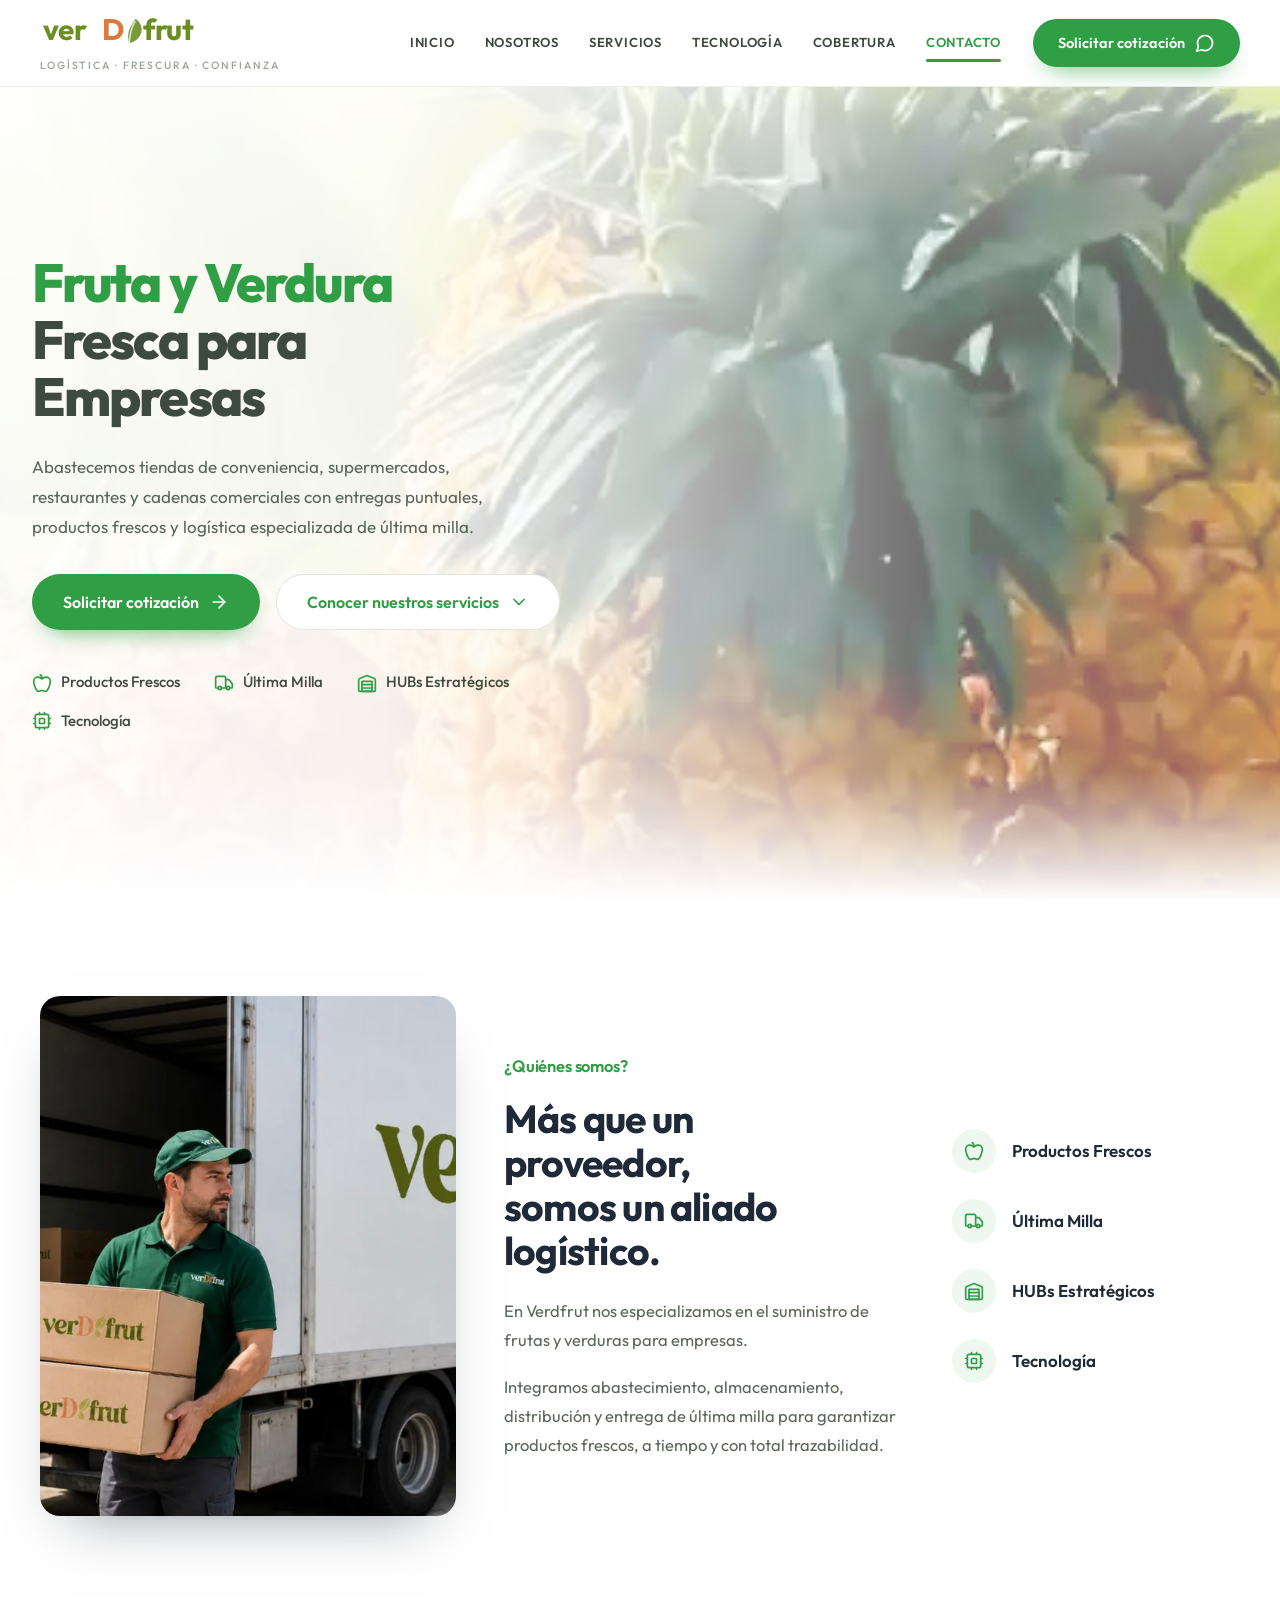
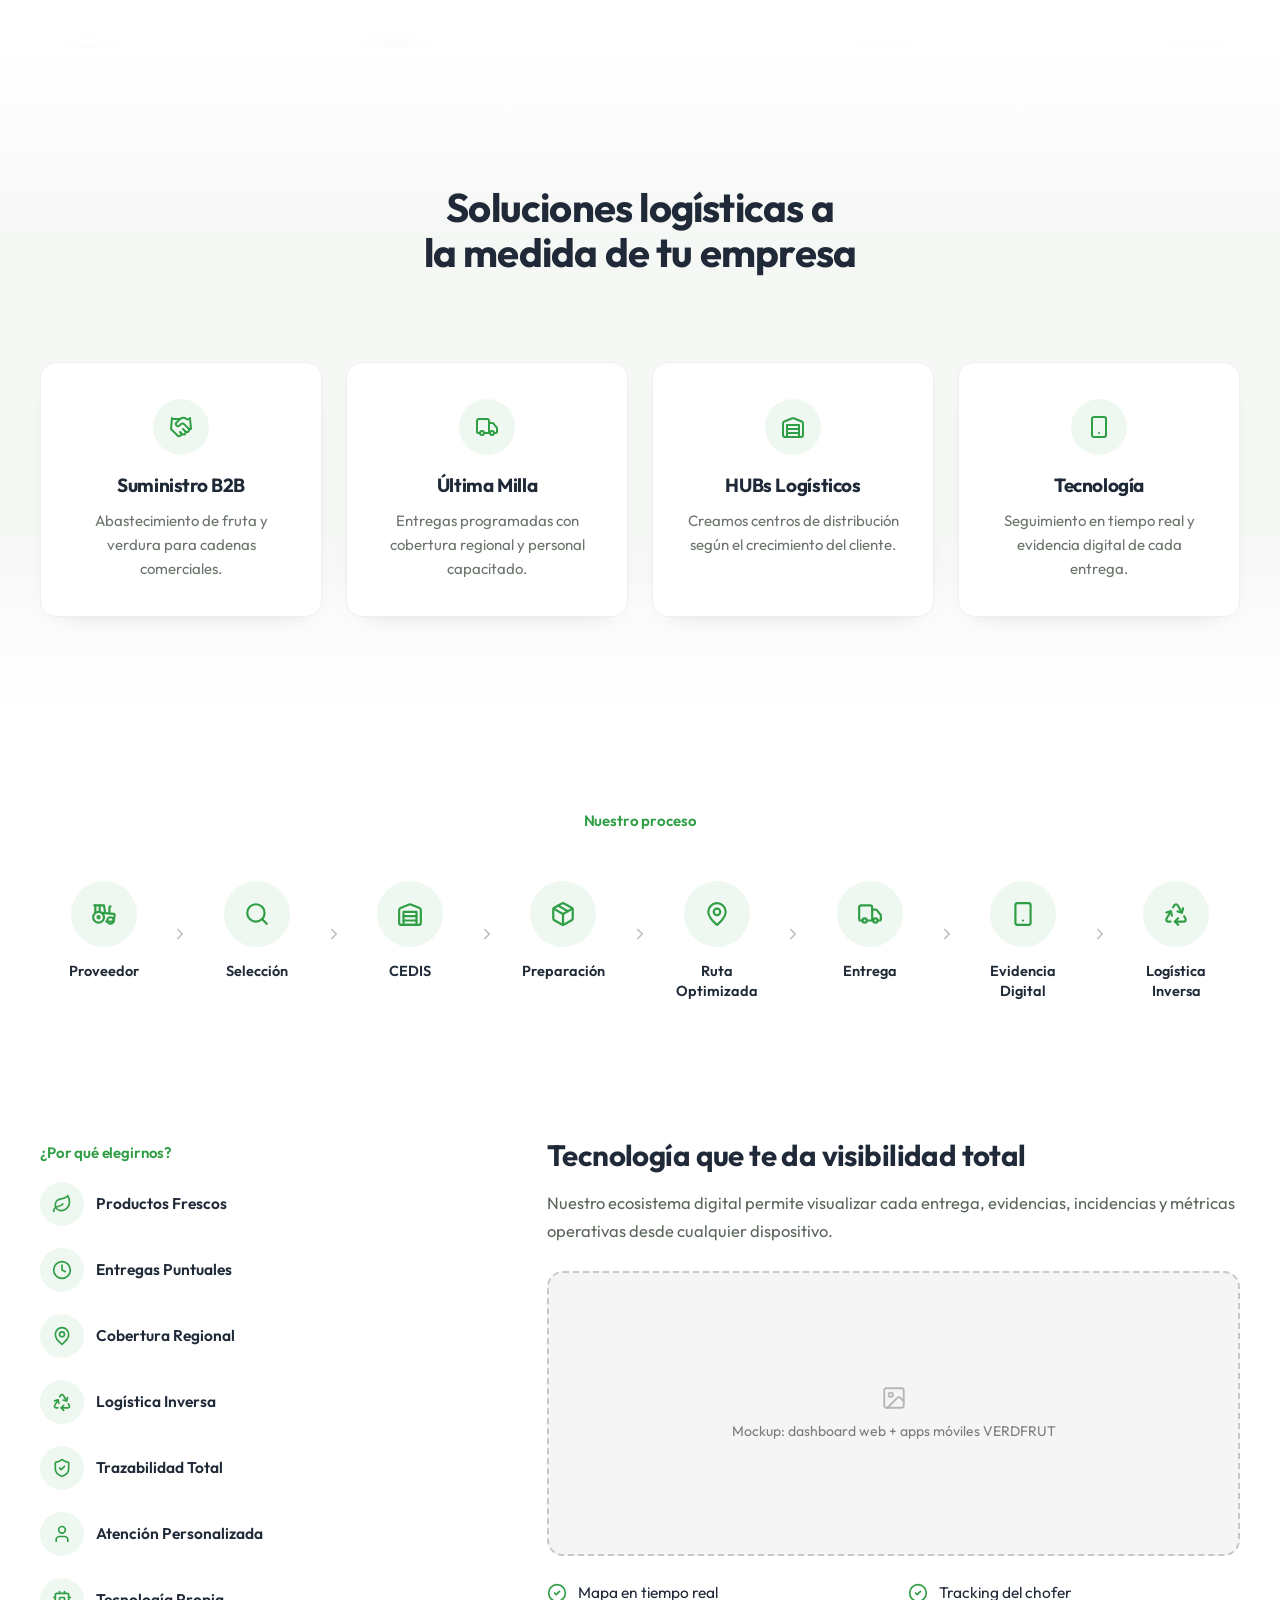
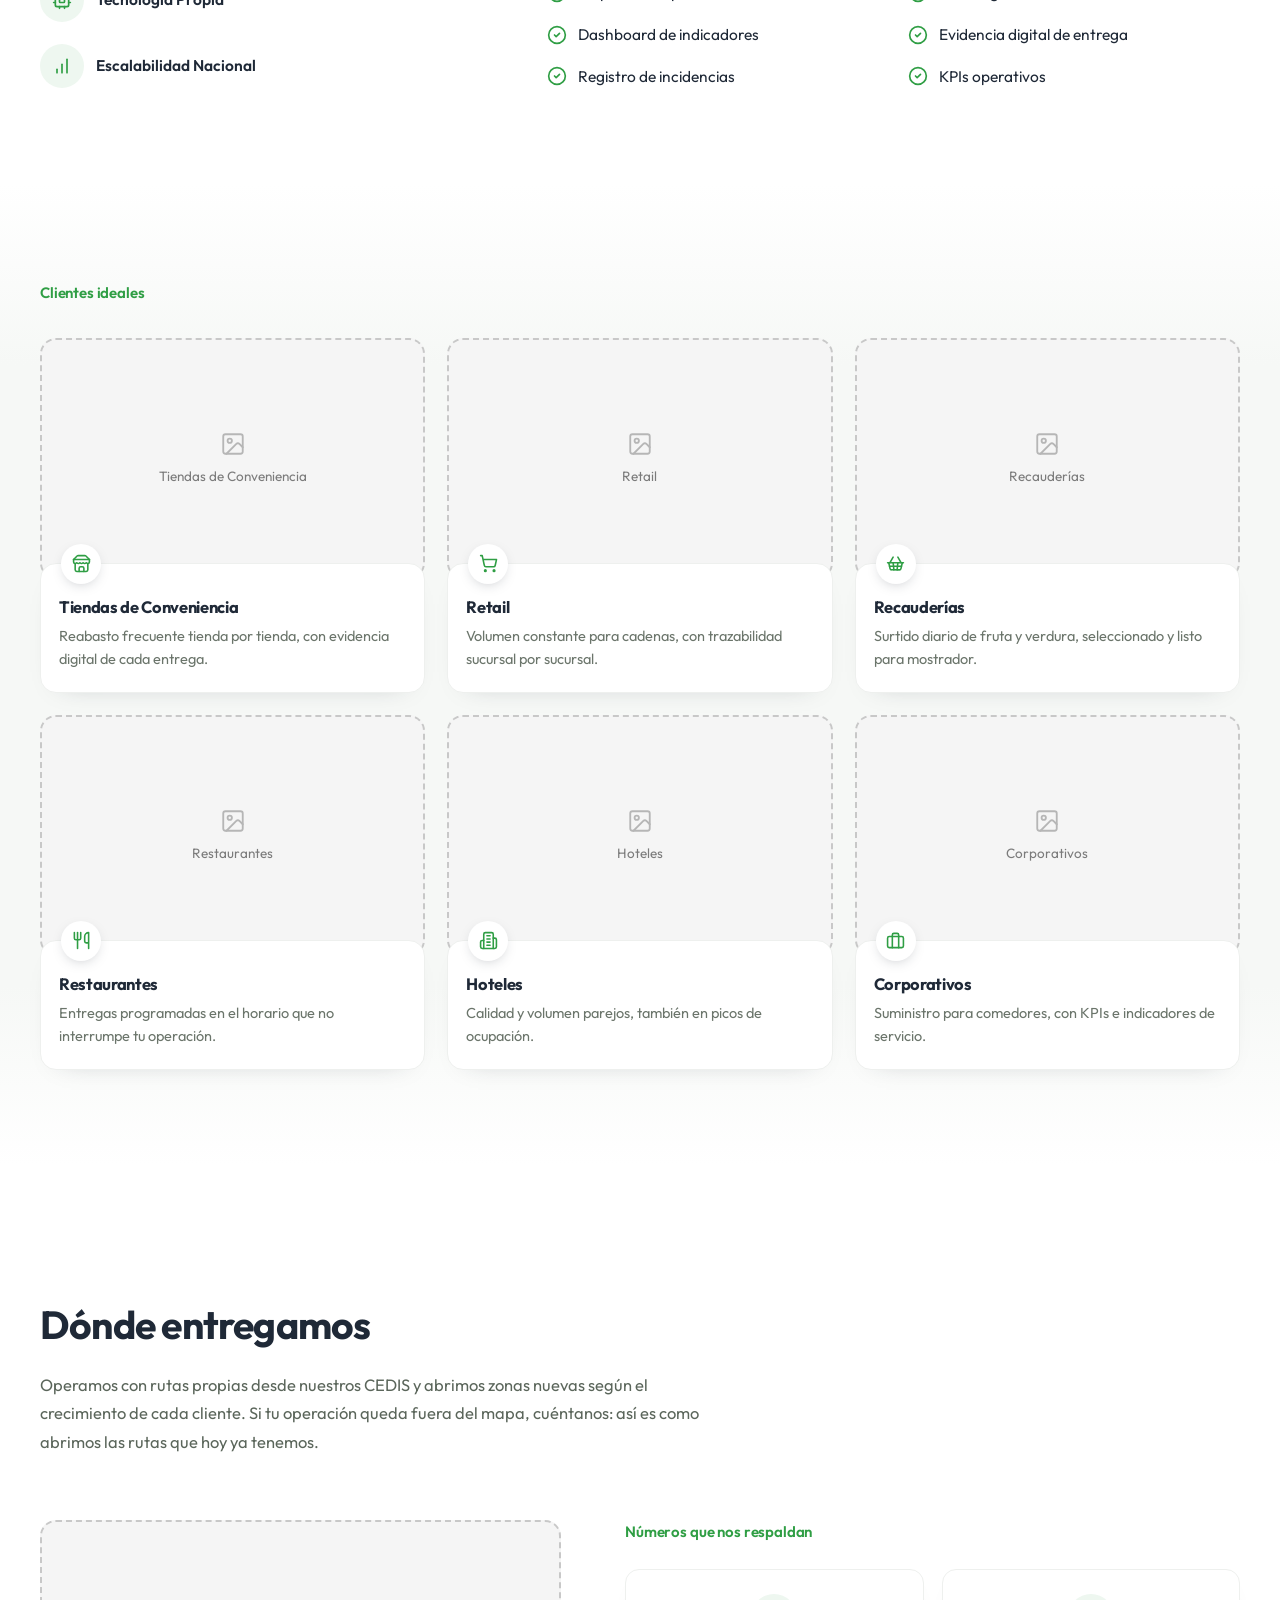
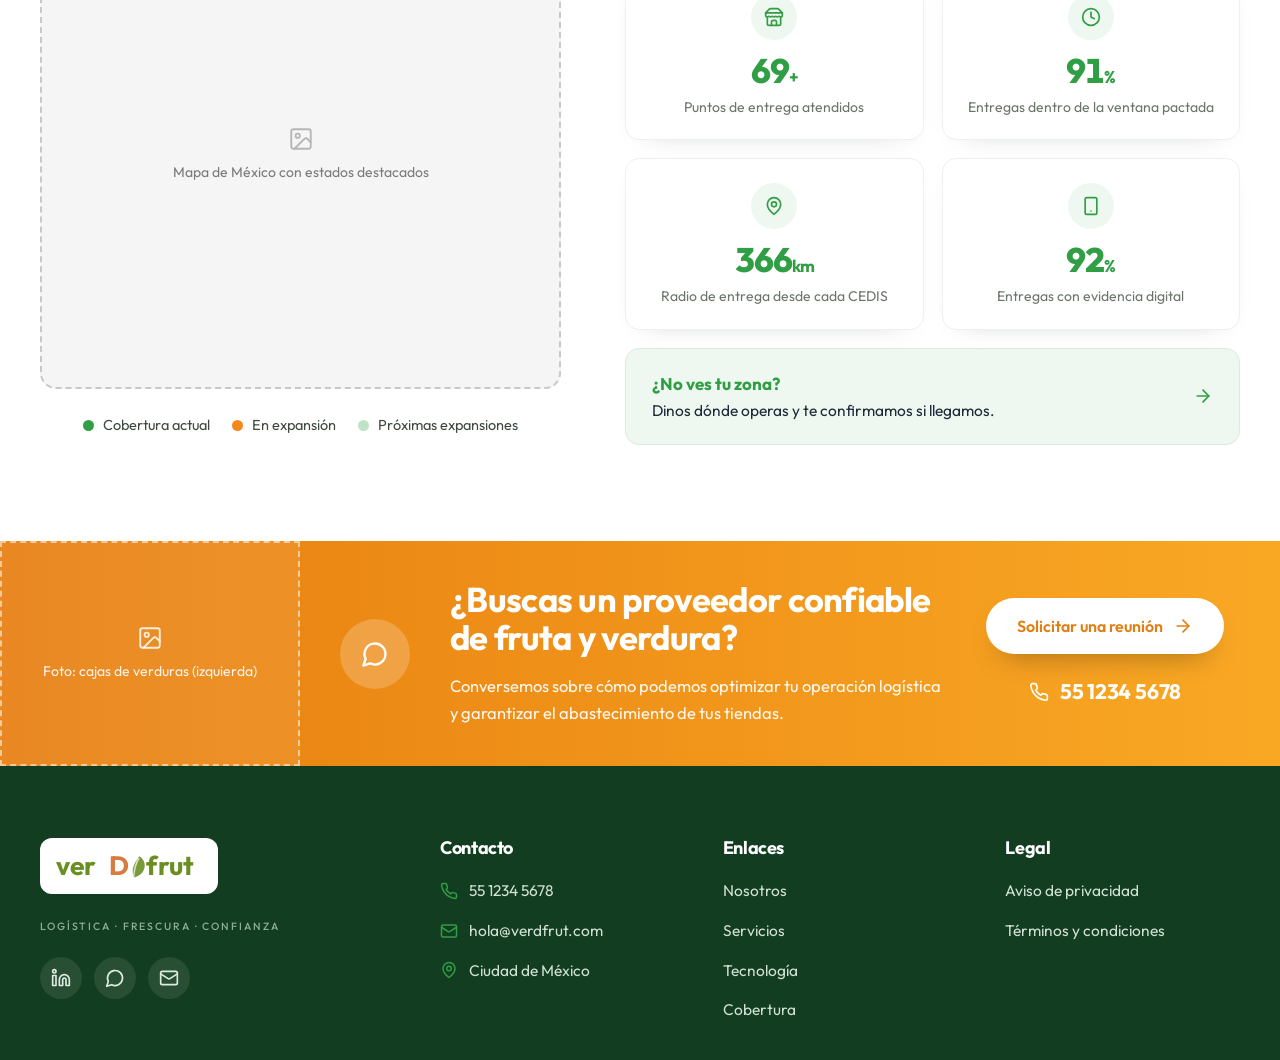
==== index.html @ 03b05e19 "Sitio VERDFRUT: réplica del diseño + hero en video y frutas animadas Réplica del diseño a partir de " ====
<!DOCTYPE html>
<html lang="es">
<head>
<meta charset="utf-8">
<meta name="viewport" content="width=device-width, initial-scale=1">
<title>VERDFRUT — Fruta y verdura fresca para empresas</title>
<meta name="description" content="Abastecemos tiendas de conveniencia, supermercados, restaurantes y cadenas comerciales con entregas puntuales, productos frescos y logística especializada de última milla.">
<link rel="preconnect" href="https://fonts.googleapis.com">
<link rel="preconnect" href="https://fonts.gstatic.com" crossorigin>
<link href="https://fonts.googleapis.com/css2?family=Outfit:wght@300;400;500;600;700;800&display=swap" rel="stylesheet">
<link rel="stylesheet" href="styles.css">
<script>document.documentElement.classList.add('js')</script>
</head>
<body>

<a class="skip-link" href="#nosotros">Saltar al contenido</a>

<!-- ═══════════════ SPRITE DE ICONOS (lucide) ═══════════════ -->
<svg width="0" height="0" style="position:absolute" aria-hidden="true">
  <defs>
    <g id="i-apple"><path d="M12 20.94c1.5 0 2.75 1.06 4 1.06 3 0 6-8 6-12.22A4.91 4.91 0 0 0 17 5c-2.22 0-4 1.44-5 2-1-.56-2.78-2-5-2a4.9 4.9 0 0 0-5 4.78C2 13.94 5 22 8 22c1.25 0 2.5-1.06 4-1.06Z"/><path d="M10 2c1 .5 2 2 2 5"/></g>
    <g id="i-truck"><path d="M14 18V6a2 2 0 0 0-2-2H4a2 2 0 0 0-2 2v11a1 1 0 0 0 1 1h2"/><path d="M15 18H9"/><path d="M19 18h2a1 1 0 0 0 1-1v-3.65a1 1 0 0 0-.22-.62l-3.48-4.35A1 1 0 0 0 17.52 8H14"/><circle cx="17" cy="18" r="2"/><circle cx="7" cy="18" r="2"/></g>
    <g id="i-warehouse"><path d="M22 8.35V20a2 2 0 0 1-2 2H4a2 2 0 0 1-2-2V8.35A2 2 0 0 1 3.26 6.5l8-3.2a2 2 0 0 1 1.48 0l8 3.2A2 2 0 0 1 22 8.35Z"/><path d="M6 18h12"/><path d="M6 14h12"/><rect width="12" height="12" x="6" y="10"/></g>
    <g id="i-cpu"><rect width="16" height="16" x="4" y="4" rx="2"/><rect width="6" height="6" x="9" y="9" rx="1"/><path d="M15 2v2"/><path d="M15 20v2"/><path d="M2 15h2"/><path d="M2 9h2"/><path d="M20 15h2"/><path d="M20 9h2"/><path d="M9 2v2"/><path d="M9 20v2"/></g>
    <g id="i-handshake"><path d="m11 17 2 2a1 1 0 1 0 3-3"/><path d="m14 14 2.5 2.5a1 1 0 1 0 3-3l-3.88-3.88a3 3 0 0 0-4.24 0l-.88.88a1 1 0 1 1-3-3l2.81-2.81a5.79 5.79 0 0 1 7.06-.87l.47.28a2 2 0 0 0 1.42.25L21 4"/><path d="m21 3 1 11h-2"/><path d="M3 3 2 14l6.5 6.5a1 1 0 1 0 3-3"/><path d="M3 4h8"/></g>
    <g id="i-smartphone"><rect width="14" height="20" x="5" y="2" rx="2"/><path d="M12 18h.01"/></g>
    <g id="i-tractor"><path d="M3 4h9l1 7"/><path d="M4 11V4"/><path d="M8 10V4"/><path d="M18 5c-.6 0-1 .4-1 1v5.6"/><path d="m10 11 11 .9c.6 0 .9.5.8 1.1l-.8 5c0 .5-.4.9-1 .9H14"/><circle cx="7" cy="15" r="5"/><circle cx="7" cy="15" r="1"/><circle cx="18" cy="18" r="3"/></g>
    <g id="i-search"><circle cx="11" cy="11" r="8"/><path d="m21 21-4.3-4.3"/></g>
    <g id="i-package"><path d="m7.5 4.27 9 5.15"/><path d="M21 8a2 2 0 0 0-1-1.73l-7-4a2 2 0 0 0-2 0l-7 4A2 2 0 0 0 3 8v8a2 2 0 0 0 1 1.73l7 4a2 2 0 0 0 2 0l7-4A2 2 0 0 0 21 16Z"/><path d="m3.3 7 8.7 5 8.7-5"/><path d="M12 22V12"/></g>
    <g id="i-pin"><path d="M20 10c0 6-8 12-8 12s-8-6-8-12a8 8 0 0 1 16 0Z"/><circle cx="12" cy="10" r="3"/></g>
    <g id="i-recycle"><path d="M7 19H4.8a1.8 1.8 0 0 1-1.57-.88 1.79 1.79 0 0 1 0-1.79L7.2 9.5"/><path d="M11 19h8.2a1.8 1.8 0 0 0 1.56-.89 1.78 1.78 0 0 0 0-1.78l-1.23-2.12"/><path d="m14 16-3 3 3 3"/><path d="M8.29 13.6 7.2 9.5 3.1 10.6"/><path d="m9.34 5.81 1.1-1.89A1.83 1.83 0 0 1 12 3a1.78 1.78 0 0 1 1.55.89l3.94 6.84"/><path d="m13.38 9.63 4.09 1.1 1.1-4.1"/></g>
    <g id="i-leaf"><path d="M11 20A7 7 0 0 1 9.8 6.1C15.5 5 17 4.48 19 2c1 2 2 4.18 2 8 0 5.5-4.78 10-10 10Z"/><path d="M2 21c0-3 1.85-5.36 5.08-6C9.5 14.52 12 13 13 12"/></g>
    <g id="i-clock"><circle cx="12" cy="12" r="10"/><path d="M12 6v6l4 2"/></g>
    <g id="i-shield-check"><path d="M20 13c0 5-3.5 7.5-7.66 8.95a1 1 0 0 1-.67-.01C7.5 20.5 4 18 4 13V6a1 1 0 0 1 1-1c2 0 4.5-1.2 6.24-2.72a1.17 1.17 0 0 1 1.52 0C14.51 3.81 17 5 19 5a1 1 0 0 1 1 1z"/><path d="m9 12 2 2 4-4"/></g>
    <g id="i-shield"><path d="M20 13c0 5-3.5 7.5-7.66 8.95a1 1 0 0 1-.67-.01C7.5 20.5 4 18 4 13V6a1 1 0 0 1 1-1c2 0 4.5-1.2 6.24-2.72a1.17 1.17 0 0 1 1.52 0C14.51 3.81 17 5 19 5a1 1 0 0 1 1 1z"/></g>
    <g id="i-user"><path d="M19 21v-2a4 4 0 0 0-4-4H9a4 4 0 0 0-4 4v2"/><circle cx="12" cy="7" r="4"/></g>
    <g id="i-chart"><path d="M12 20V10"/><path d="M18 20V4"/><path d="M6 20v-4"/></g>
    <g id="i-store"><path d="m2 7 4.41-4.41A2 2 0 0 1 7.83 2h8.34a2 2 0 0 1 1.42.59L22 7"/><path d="M4 12v8a2 2 0 0 0 2 2h12a2 2 0 0 0 2-2v-8"/><path d="M15 22v-4a2 2 0 0 0-2-2h-2a2 2 0 0 0-2 2v4"/><path d="M2 7h20"/><path d="M22 7v3a2 2 0 0 1-2 2 2.7 2.7 0 0 1-1.59-.63.7.7 0 0 0-.82 0A2.7 2.7 0 0 1 16 12a2.7 2.7 0 0 1-1.59-.63.7.7 0 0 0-.82 0A2.7 2.7 0 0 1 12 12a2.7 2.7 0 0 1-1.59-.63.7.7 0 0 0-.82 0A2.7 2.7 0 0 1 8 12a2.7 2.7 0 0 1-1.59-.63.7.7 0 0 0-.82 0A2.7 2.7 0 0 1 4 12a2 2 0 0 1-2-2V7"/></g>
    <g id="i-cart"><circle cx="8" cy="21" r="1"/><circle cx="19" cy="21" r="1"/><path d="M2.05 2.05h2l2.66 12.42a2 2 0 0 0 2 1.58h9.78a2 2 0 0 0 1.95-1.57l1.65-7.43H5.12"/></g>
    <g id="i-basket"><path d="m15 11-1 9"/><path d="m19 11-4-7"/><path d="M2 11h20"/><path d="m3.5 11 1.6 7.4a2 2 0 0 0 2 1.6h9.8a2 2 0 0 0 2-1.6l1.7-7.4"/><path d="M4.5 15.5h15"/><path d="m5 11 4-7"/><path d="m9 11 1 9"/></g>
    <g id="i-utensils"><path d="M3 2v7c0 1.1.9 2 2 2h4a2 2 0 0 0 2-2V2"/><path d="M7 2v20"/><path d="M21 15V2a5 5 0 0 0-5 5v6c0 1.1.9 2 2 2h3Zm0 0v7"/></g>
    <g id="i-hotel"><path d="M6 22V4a2 2 0 0 1 2-2h8a2 2 0 0 1 2 2v18Z"/><path d="M6 12H4a2 2 0 0 0-2 2v6a2 2 0 0 0 2 2h2"/><path d="M18 9h2a2 2 0 0 1 2 2v9a2 2 0 0 1-2 2h-2"/><path d="M10 6h4"/><path d="M10 10h4"/><path d="M10 14h4"/><path d="M10 18h4"/></g>
    <g id="i-briefcase"><rect width="20" height="14" x="2" y="7" rx="2"/><path d="M16 21V5a2 2 0 0 0-2-2h-4a2 2 0 0 0-2 2v16"/></g>
    <g id="i-check-circle"><circle cx="12" cy="12" r="10"/><path d="m9 12 2 2 4-4"/></g>
    <g id="i-badge-check"><path d="M3.85 8.62a4 4 0 0 1 4.78-4.77 4 4 0 0 1 6.74 0 4 4 0 0 1 4.78 4.78 4 4 0 0 1 0 6.74 4 4 0 0 1-4.77 4.78 4 4 0 0 1-6.75 0 4 4 0 0 1-4.78-4.77 4 4 0 0 1 0-6.76Z"/><path d="m9 12 2 2 4-4"/></g>
    <g id="i-phone"><path d="M22 16.92v3a2 2 0 0 1-2.18 2 19.79 19.79 0 0 1-8.63-3.07 19.5 19.5 0 0 1-6-6 19.79 19.79 0 0 1-3.07-8.67A2 2 0 0 1 4.11 2h3a2 2 0 0 1 2 1.72 12.84 12.84 0 0 0 .7 2.81 2 2 0 0 1-.45 2.11L8.09 9.91a16 16 0 0 0 6 6l1.27-1.27a2 2 0 0 1 2.11-.45 12.84 12.84 0 0 0 2.81.7A2 2 0 0 1 22 16.92z"/></g>
    <g id="i-mail"><rect width="20" height="16" x="2" y="4" rx="2"/><path d="m22 7-8.97 5.7a1.94 1.94 0 0 1-2.06 0L2 7"/></g>
    <g id="i-chat"><path d="M7.9 20A9 9 0 1 0 4 16.1L2 22Z"/></g>
    <g id="i-linkedin"><path d="M16 8a6 6 0 0 1 6 6v7h-4v-7a2 2 0 0 0-2-2 2 2 0 0 0-2 2v7h-4v-7a6 6 0 0 1 6-6z"/><rect width="4" height="12" x="2" y="9"/><circle cx="4" cy="4" r="2"/></g>
    <g id="i-arrow-right"><path d="M5 12h14"/><path d="m12 5 7 7-7 7"/></g>
    <g id="i-chevron-down"><path d="m6 9 6 6 6-6"/></g>
    <g id="i-chevron-right"><path d="m9 18 6-6-6-6"/></g>
    <g id="i-image"><rect width="18" height="18" x="3" y="3" rx="2"/><circle cx="9" cy="9" r="2"/><path d="m21 15-3.09-3.09a2 2 0 0 0-2.83 0L6 21"/></g>
  </defs>
</svg>

<!-- ═══════════════ HEADER ═══════════════ -->
<header class="site-header" id="top">
  <div class="container header-inner">

    <a class="brand" href="#top" aria-label="VERDFRUT — inicio">
      <span class="brand-mark">
        <svg viewBox="0 0 260 62" role="img" aria-label="verdfrut">
          <text x="4" y="46" class="wm wm-green">ver</text>
          <text x="96" y="46" class="wm wm-orange">D</text>
          <path class="wm-leaf" d="M148 14c10 6 12 18 6 27-6 9-16 10-16 10s-4-12 1-22c4-9 9-15 9-15z"/>
          <path class="wm-leaf-vein" d="M147 18c-6 9-8 20-9 33"/>
          <text x="160" y="46" class="wm wm-green">frut</text>
        </svg>
      </span>
      <span class="brand-tagline">Logística · Frescura · Confianza</span>
    </a>

    <nav class="main-nav" aria-label="Navegación principal">
      <a href="#top" class="is-active">Inicio</a>
      <a href="#nosotros">Nosotros</a>
      <a href="#servicios">Servicios</a>
      <a href="#tecnologia">Tecnología</a>
      <a href="#cobertura">Cobertura</a>
      <a href="#contacto">Contacto</a>
    </nav>

    <a href="#contacto" class="btn btn-primary btn-header">
      Solicitar cotización
      <svg class="ico" viewBox="0 0 24 24"><use href="#i-chat"/></svg>
    </a>

    <button class="nav-toggle" aria-label="Abrir menú" aria-expanded="false">
      <span></span><span></span><span></span>
    </button>
  </div>
</header>

<main>

<!-- ═══════════════ HERO ═══════════════ -->
<section class="hero">

  <!-- Fondo de video a sangre completa.
       El recorte central (object-fit:cover) deja fuera el logo incrustado
       de arriba y los subtítulos quemados de abajo. -->
  <div class="hero-bg">
    <video class="hero-video" autoplay muted loop playsinline
           preload="auto" poster="assets/hero-fondo.jpg" aria-hidden="true" tabindex="-1">
      <source src="assets/hero-fondo.mp4" type="video/mp4">
    </video>
    <div class="hero-blur"></div>
    <div class="hero-scrim"></div>
  </div>

  <div class="container hero-grid">

    <div class="hero-copy">
      <h1>
        <span class="accent">Fruta y Verdura</span><br>
        Fresca para<br>Empresas
      </h1>

      <p class="lead">
        Abastecemos tiendas de conveniencia, supermercados, restaurantes y
        cadenas comerciales con entregas puntuales, productos frescos y
        logística especializada de última milla.
      </p>

      <div class="hero-actions">
        <a href="#contacto" class="btn btn-primary btn-lg">
          Solicitar cotización
          <svg class="ico" viewBox="0 0 24 24"><use href="#i-arrow-right"/></svg>
        </a>
        <a href="#servicios" class="btn btn-ghost btn-lg">
          Conocer nuestros servicios
          <svg class="ico" viewBox="0 0 24 24"><use href="#i-chevron-down"/></svg>
        </a>
      </div>

      <ul class="hero-chips">
        <li><svg class="ico" viewBox="0 0 24 24"><use href="#i-apple"/></svg>Productos Frescos</li>
        <li><svg class="ico" viewBox="0 0 24 24"><use href="#i-truck"/></svg>Última Milla</li>
        <li><svg class="ico" viewBox="0 0 24 24"><use href="#i-warehouse"/></svg>HUBs Estratégicos</li>
        <li><svg class="ico" viewBox="0 0 24 24"><use href="#i-cpu"/></svg>Tecnología</li>
      </ul>
    </div>

  </div>
</section>

<!-- ═══════════════ NOSOTROS ═══════════════ -->
<section class="section" id="nosotros">
  <div class="container about-grid">

    <figure class="about-photo" data-reveal>
      <img src="assets/hero-reparto.jpg" width="1086" height="851" loading="lazy"
           alt="Repartidor de VERDFRUT cargando cajas de fruta y verdura junto al camión de reparto">
    </figure>

    <div class="about-copy" data-reveal style="--d:.08s">
      <p class="eyebrow">¿Quiénes somos?</p>
      <h2>Más que un<br>proveedor,<br>somos un aliado<br>logístico.</h2>
      <p>En Verdfrut nos especializamos en el suministro de frutas y verduras para empresas.</p>
      <p>Integramos abastecimiento, almacenamiento, distribución y entrega de última milla para
         garantizar productos frescos, a tiempo y con total trazabilidad.</p>
    </div>

    <ul class="pillars" data-reveal-group style="--d:.16s">
      <li><span class="ico-circle"><svg class="ico" viewBox="0 0 24 24"><use href="#i-apple"/></svg></span>Productos Frescos</li>
      <li><span class="ico-circle"><svg class="ico" viewBox="0 0 24 24"><use href="#i-truck"/></svg></span>Última Milla</li>
      <li><span class="ico-circle"><svg class="ico" viewBox="0 0 24 24"><use href="#i-warehouse"/></svg></span>HUBs Estratégicos</li>
      <li><span class="ico-circle"><svg class="ico" viewBox="0 0 24 24"><use href="#i-cpu"/></svg></span>Tecnología</li>
    </ul>

  </div>

  <!-- Frutas que se asoman por el borde inferior de la sección.
       Decorativas: ocultas a lectores de pantalla. -->
  <div class="peekers" aria-hidden="true">
    <img class="peeker p-pera"     src="assets/frutas/pera.png"     alt="" loading="lazy" width="217" height="300">
    <img class="peeker p-aguacate" src="assets/frutas/aguacate.png" alt="" loading="lazy" width="216" height="300">
    <img class="peeker p-pina"     src="assets/frutas/pina.png"     alt="" loading="lazy" width="211" height="300">
    <img class="peeker p-manzana"  src="assets/frutas/manzana.png"  alt="" loading="lazy" width="229" height="300">
  </div>
</section>

<!-- ═══════════════ SERVICIOS ═══════════════ -->
<section class="section section-alt" id="servicios">
  <div class="container">
    <p class="eyebrow center">¿Qué hacemos?</p>
    <h2 class="center h2-tight">Soluciones logísticas a<br>la medida de tu empresa</h2>

    <div class="cards-4">
      <article class="card">
        <span class="ico-circle lg"><svg class="ico" viewBox="0 0 24 24"><use href="#i-handshake"/></svg></span>
        <h3>Suministro B2B</h3>
        <p>Abastecimiento de fruta y verdura para cadenas comerciales.</p>
      </article>
      <article class="card">
        <span class="ico-circle lg"><svg class="ico" viewBox="0 0 24 24"><use href="#i-truck"/></svg></span>
        <h3>Última Milla</h3>
        <p>Entregas programadas con cobertura regional y personal capacitado.</p>
      </article>
      <article class="card">
        <span class="ico-circle lg"><svg class="ico" viewBox="0 0 24 24"><use href="#i-warehouse"/></svg></span>
        <h3>HUBs Logísticos</h3>
        <p>Creamos centros de distribución según el crecimiento del cliente.</p>
      </article>
      <article class="card">
        <span class="ico-circle lg"><svg class="ico" viewBox="0 0 24 24"><use href="#i-smartphone"/></svg></span>
        <h3>Tecnología</h3>
        <p>Seguimiento en tiempo real y evidencia digital de cada entrega.</p>
      </article>
    </div>
  </div>
</section>

<!-- ═══════════════ PROCESO ═══════════════ -->
<section class="section" id="proceso">
  <div class="container">
    <p class="eyebrow center">Nuestro proceso</p>

    <ol class="process">
      <li><span class="ico-circle xl"><svg class="ico" viewBox="0 0 24 24"><use href="#i-tractor"/></svg></span><span class="step-label">Proveedor</span></li>
      <li class="sep"><svg class="ico" viewBox="0 0 24 24"><use href="#i-chevron-right"/></svg></li>
      <li><span class="ico-circle xl"><svg class="ico" viewBox="0 0 24 24"><use href="#i-search"/></svg></span><span class="step-label">Selección</span></li>
      <li class="sep"><svg class="ico" viewBox="0 0 24 24"><use href="#i-chevron-right"/></svg></li>
      <li><span class="ico-circle xl"><svg class="ico" viewBox="0 0 24 24"><use href="#i-warehouse"/></svg></span><span class="step-label">CEDIS</span></li>
      <li class="sep"><svg class="ico" viewBox="0 0 24 24"><use href="#i-chevron-right"/></svg></li>
      <li><span class="ico-circle xl"><svg class="ico" viewBox="0 0 24 24"><use href="#i-package"/></svg></span><span class="step-label">Preparación</span></li>
      <li class="sep"><svg class="ico" viewBox="0 0 24 24"><use href="#i-chevron-right"/></svg></li>
      <li><span class="ico-circle xl"><svg class="ico" viewBox="0 0 24 24"><use href="#i-pin"/></svg></span><span class="step-label">Ruta<br>Optimizada</span></li>
      <li class="sep"><svg class="ico" viewBox="0 0 24 24"><use href="#i-chevron-right"/></svg></li>
      <li><span class="ico-circle xl"><svg class="ico" viewBox="0 0 24 24"><use href="#i-truck"/></svg></span><span class="step-label">Entrega</span></li>
      <li class="sep"><svg class="ico" viewBox="0 0 24 24"><use href="#i-chevron-right"/></svg></li>
      <li><span class="ico-circle xl"><svg class="ico" viewBox="0 0 24 24"><use href="#i-smartphone"/></svg></span><span class="step-label">Evidencia<br>Digital</span></li>
      <li class="sep"><svg class="ico" viewBox="0 0 24 24"><use href="#i-chevron-right"/></svg></li>
      <li><span class="ico-circle xl"><svg class="ico" viewBox="0 0 24 24"><use href="#i-recycle"/></svg></span><span class="step-label">Logística<br>Inversa</span></li>
    </ol>
  </div>
</section>

<!-- ═══════════════ POR QUÉ / TECNOLOGÍA ═══════════════ -->
<section class="section section-why" id="tecnologia">
  <div class="container why-grid">

    <div class="why-col">
      <p class="eyebrow center">¿Por qué elegirnos?</p>
      <ul class="why-list">
        <li><span class="ico-circle"><svg class="ico" viewBox="0 0 24 24"><use href="#i-leaf"/></svg></span>Productos Frescos</li>
        <li><span class="ico-circle"><svg class="ico" viewBox="0 0 24 24"><use href="#i-clock"/></svg></span>Entregas Puntuales</li>
        <li><span class="ico-circle"><svg class="ico" viewBox="0 0 24 24"><use href="#i-pin"/></svg></span>Cobertura Regional</li>
        <li><span class="ico-circle"><svg class="ico" viewBox="0 0 24 24"><use href="#i-recycle"/></svg></span>Logística Inversa</li>
        <li><span class="ico-circle"><svg class="ico" viewBox="0 0 24 24"><use href="#i-shield-check"/></svg></span>Trazabilidad Total</li>
        <li><span class="ico-circle"><svg class="ico" viewBox="0 0 24 24"><use href="#i-user"/></svg></span>Atención Personalizada</li>
        <li><span class="ico-circle"><svg class="ico" viewBox="0 0 24 24"><use href="#i-cpu"/></svg></span>Tecnología Propia</li>
        <li><span class="ico-circle"><svg class="ico" viewBox="0 0 24 24"><use href="#i-chart"/></svg></span>Escalabilidad Nacional</li>
      </ul>
    </div>

    <div class="tech-col">
      <h2 class="h2-sm">Tecnología que te da visibilidad total</h2>
      <p>Nuestro ecosistema digital permite visualizar cada entrega, evidencias, incidencias
         y métricas operativas desde cualquier dispositivo.</p>

      <div class="ph ph-wide">
        <svg class="ph-ico" viewBox="0 0 24 24"><use href="#i-image"/></svg>
        <span>Mockup: dashboard web + apps móviles VERDFRUT</span>
      </div>

      <ul class="check-list">
        <li><svg class="ico" viewBox="0 0 24 24"><use href="#i-check-circle"/></svg>Mapa en tiempo real</li>
        <li><svg class="ico" viewBox="0 0 24 24"><use href="#i-check-circle"/></svg>Tracking del chofer</li>
        <li><svg class="ico" viewBox="0 0 24 24"><use href="#i-check-circle"/></svg>Dashboard de indicadores</li>
        <li><svg class="ico" viewBox="0 0 24 24"><use href="#i-check-circle"/></svg>Evidencia digital de entrega</li>
        <li><svg class="ico" viewBox="0 0 24 24"><use href="#i-check-circle"/></svg>Registro de incidencias</li>
        <li><svg class="ico" viewBox="0 0 24 24"><use href="#i-check-circle"/></svg>KPIs operativos</li>
      </ul>
    </div>

  </div>
</section>

<!-- ═══════════════ CLIENTES IDEALES ═══════════════ -->
<section class="section section-alt" id="clientes">
  <div class="container">
    <p class="eyebrow">Clientes ideales</p>

    <div class="clients">
      <article class="client">
        <div class="ph ph-client"><svg class="ph-ico" viewBox="0 0 24 24"><use href="#i-image"/></svg><span>Tiendas de Conveniencia</span></div>
        <div class="client-body">
          <span class="ico-circle"><svg class="ico" viewBox="0 0 24 24"><use href="#i-store"/></svg></span>
          <h3>Tiendas de Conveniencia</h3>
          <p>Reabasto frecuente tienda por tienda, con evidencia digital de cada entrega.</p>
        </div>
      </article>
      <article class="client">
        <div class="ph ph-client"><svg class="ph-ico" viewBox="0 0 24 24"><use href="#i-image"/></svg><span>Retail</span></div>
        <div class="client-body">
          <span class="ico-circle"><svg class="ico" viewBox="0 0 24 24"><use href="#i-cart"/></svg></span>
          <h3>Retail</h3>
          <p>Volumen constante para cadenas, con trazabilidad sucursal por sucursal.</p>
        </div>
      </article>
      <article class="client">
        <div class="ph ph-client"><svg class="ph-ico" viewBox="0 0 24 24"><use href="#i-image"/></svg><span>Recauderías</span></div>
        <div class="client-body">
          <span class="ico-circle"><svg class="ico" viewBox="0 0 24 24"><use href="#i-basket"/></svg></span>
          <h3>Recauderías</h3>
          <p>Surtido diario de fruta y verdura, seleccionado y listo para mostrador.</p>
        </div>
      </article>
      <article class="client">
        <div class="ph ph-client"><svg class="ph-ico" viewBox="0 0 24 24"><use href="#i-image"/></svg><span>Restaurantes</span></div>
        <div class="client-body">
          <span class="ico-circle"><svg class="ico" viewBox="0 0 24 24"><use href="#i-utensils"/></svg></span>
          <h3>Restaurantes</h3>
          <p>Entregas programadas en el horario que no interrumpe tu operación.</p>
        </div>
      </article>
      <article class="client">
        <div class="ph ph-client"><svg class="ph-ico" viewBox="0 0 24 24"><use href="#i-image"/></svg><span>Hoteles</span></div>
        <div class="client-body">
          <span class="ico-circle"><svg class="ico" viewBox="0 0 24 24"><use href="#i-hotel"/></svg></span>
          <h3>Hoteles</h3>
          <p>Calidad y volumen parejos, también en picos de ocupación.</p>
        </div>
      </article>
      <article class="client">
        <div class="ph ph-client"><svg class="ph-ico" viewBox="0 0 24 24"><use href="#i-image"/></svg><span>Corporativos</span></div>
        <div class="client-body">
          <span class="ico-circle"><svg class="ico" viewBox="0 0 24 24"><use href="#i-briefcase"/></svg></span>
          <h3>Corporativos</h3>
          <p>Suministro para comedores, con KPIs e indicadores de servicio.</p>
        </div>
      </article>
    </div>
  </div>
</section>

<!-- ═══════════════ COBERTURA + NÚMEROS ═══════════════ -->
<section class="section" id="cobertura">
  <div class="container">

    <div class="coverage-head">
      <p class="eyebrow">Cobertura</p>
      <h2>Dónde entregamos</h2>
      <p class="lead-sm">Operamos con rutas propias desde nuestros CEDIS y abrimos zonas nuevas
         según el crecimiento de cada cliente. Si tu operación queda fuera del mapa, cuéntanos:
         así es como abrimos las rutas que hoy ya tenemos.</p>
    </div>

    <div class="coverage-grid">

      <!-- La leyenda va pegada al mapa: es su clave, no un bloque de texto suelto -->
      <figure class="coverage-map">
        <div class="ph ph-map">
          <svg class="ph-ico" viewBox="0 0 24 24"><use href="#i-image"/></svg>
          <span>Mapa de México con estados destacados</span>
        </div>
        <figcaption>
          <ul class="legend">
            <li><i class="dot dot-green"></i>Cobertura actual</li>
            <li><i class="dot dot-orange"></i>En expansión</li>
            <li><i class="dot dot-pale"></i>Próximas expansiones</li>
          </ul>
        </figcaption>
      </figure>

      <div class="stats-col">
        <p class="eyebrow">Números que nos respaldan</p>
        <div class="stats">
        <div class="stat">
          <span class="ico-circle"><svg class="ico" viewBox="0 0 24 24"><use href="#i-store"/></svg></span>
          <p class="stat-num"><span class="stat-value" data-count="75">75</span><span class="stat-unit">+</span></p>
          <p class="stat-label">Puntos de entrega atendidos</p>
        </div>
        <div class="stat">
          <span class="ico-circle"><svg class="ico" viewBox="0 0 24 24"><use href="#i-clock"/></svg></span>
          <p class="stat-num"><span class="stat-value" data-count="99">99</span><span class="stat-unit">%</span></p>
          <p class="stat-label">Entregas dentro de la ventana pactada</p>
        </div>
        <div class="stat">
          <span class="ico-circle"><svg class="ico" viewBox="0 0 24 24"><use href="#i-pin"/></svg></span>
          <p class="stat-num"><span class="stat-value" data-count="400">400</span><span class="stat-unit">km</span></p>
          <p class="stat-label">Radio de entrega desde cada CEDIS</p>
        </div>
        <div class="stat">
          <span class="ico-circle"><svg class="ico" viewBox="0 0 24 24"><use href="#i-smartphone"/></svg></span>
          <p class="stat-num"><span class="stat-value" data-count="100">100</span><span class="stat-unit">%</span></p>
          <p class="stat-label">Entregas con evidencia digital</p>
        </div>
        </div>

        <!-- Convierte la sección en algo accionable en vez de informativa -->
        <a class="coverage-ask" href="#contacto">
          <span>
            <strong>¿No ves tu zona?</strong>
            Dinos dónde operas y te confirmamos si llegamos.
          </span>
          <svg class="ico" viewBox="0 0 24 24"><use href="#i-arrow-right"/></svg>
        </a>

      </div>
    </div>

  </div>
</section>

<!-- ═══════════════ CTA ═══════════════ -->
<section class="cta" id="contacto">
  <div class="ph ph-cta">
    <svg class="ph-ico" viewBox="0 0 24 24"><use href="#i-image"/></svg>
    <span>Foto: cajas de verduras (izquierda)</span>
  </div>

  <div class="cta-inner">
    <span class="cta-bubble"><svg class="ico" viewBox="0 0 24 24"><use href="#i-chat"/></svg></span>

    <div class="cta-copy">
      <h2>¿Buscas un proveedor confiable<br>de fruta y verdura?</h2>
      <p>Conversemos sobre cómo podemos optimizar tu operación logística y
         garantizar el abastecimiento de tus tiendas.</p>
    </div>

    <div class="cta-actions">
      <a href="#contacto" class="btn btn-white btn-lg">
        Solicitar una reunión
        <svg class="ico" viewBox="0 0 24 24"><use href="#i-arrow-right"/></svg>
      </a>
      <a href="tel:+525512345678" class="cta-phone">
        <svg class="ico" viewBox="0 0 24 24"><use href="#i-phone"/></svg>
        55 1234 5678
      </a>
    </div>
  </div>
</section>

</main>

<!-- ═══════════════ FOOTER ═══════════════ -->
<footer class="site-footer">
  <div class="container footer-grid">

    <div>
      <span class="brand-mark footer-mark">
        <svg viewBox="0 0 260 62" role="img" aria-label="verdfrut">
          <text x="4" y="46" class="wm wm-green">ver</text>
          <text x="96" y="46" class="wm wm-orange">D</text>
          <path class="wm-leaf" d="M148 14c10 6 12 18 6 27-6 9-16 10-16 10s-4-12 1-22c4-9 9-15 9-15z"/>
          <path class="wm-leaf-vein" d="M147 18c-6 9-8 20-9 33"/>
          <text x="160" y="46" class="wm wm-green">frut</text>
        </svg>
      </span>
      <p class="brand-tagline footer-tagline">Logística · Frescura · Confianza</p>
      <div class="social">
        <a href="#" aria-label="LinkedIn"><svg class="ico" viewBox="0 0 24 24"><use href="#i-linkedin"/></svg></a>
        <a href="#" aria-label="WhatsApp"><svg class="ico" viewBox="0 0 24 24"><use href="#i-chat"/></svg></a>
        <a href="mailto:hola@verdfrut.com" aria-label="Correo"><svg class="ico" viewBox="0 0 24 24"><use href="#i-mail"/></svg></a>
      </div>
    </div>

    <div>
      <h4>Contacto</h4>
      <ul class="footer-list">
        <li><svg class="ico" viewBox="0 0 24 24"><use href="#i-phone"/></svg><a href="tel:+525512345678">55 1234 5678</a></li>
        <li><svg class="ico" viewBox="0 0 24 24"><use href="#i-mail"/></svg><a href="mailto:hola@verdfrut.com">hola@verdfrut.com</a></li>
        <li><svg class="ico" viewBox="0 0 24 24"><use href="#i-pin"/></svg><span>Ciudad de México</span></li>
      </ul>
    </div>

    <div>
      <h4>Enlaces</h4>
      <ul class="footer-list plain">
        <li><a href="#nosotros">Nosotros</a></li>
        <li><a href="#servicios">Servicios</a></li>
        <li><a href="#tecnologia">Tecnología</a></li>
        <li><a href="#cobertura">Cobertura</a></li>
      </ul>
    </div>

    <div>
      <h4>Legal</h4>
      <ul class="footer-list plain">
        <li><a href="#">Aviso de privacidad</a></li>
        <li><a href="#">Términos y condiciones</a></li>
      </ul>
    </div>

  </div>
</footer>

<script src="main.js"></script>
</body>
</html>
---- styles.css ----
/* ═══════════════════════════════════════════════════════════
   VERDFRUT — hoja de estilos
   Paleta y medidas tomadas directamente de las capturas.
   ═══════════════════════════════════════════════════════════ */

:root{
  /* Marca */
  --green:          #2f9e44;
  --green-dark:     #26833a;
  --green-pale:     #eef7f0;   /* fondo de los círculos de icono */
  --green-pale-2:   #bfe3c6;   /* punto "próximas expansiones"  */
  --orange:         #f5871e;
  --orange-a:       #e77e10;   /* inicio del degradado del CTA  */
  --orange-b:       #f9a824;   /* fin del degradado del CTA     */

  /* Logotipo (colores del camión) */
  --wm-green:       #6b8e23;
  --wm-orange:      #d97b3f;

  /* Texto */
  --ink:            #1f2937;   /* títulos de sección            */
  --ink-green:      #3f4a3f;   /* h1 y navegación               */
  --body:           #5b665b;
  --body-soft:      #6b756b;

  /* Superficies */
  --bg:             #ffffff;
  --bg-alt:         #f6f8f6;
  --footer-bg:      #133d20;
  --line:           #eceeec;

  /* Placeholders */
  --ph-bg:          #f5f5f5;
  --ph-border:      #c8c8c8;
  --ph-text:        #7b7b7b;

  --header-h:       88px;      /* main.js lo sincroniza con la altura real */
  --container:      1280px;   /* era 1140: márgenes laterales más estrechos */
  --radius:         16px;
  --shadow:         0 18px 40px -24px rgba(31,41,55,.28);

  /* Escala de espaciado. Todo el ritmo vertical sale de aquí: evita que
     cada sección invente su propio margen y se desalineen entre sí. */
  --sp-1:  8px;
  --sp-2: 16px;
  --sp-3: 24px;
  --sp-4: 32px;
  --sp-5: 48px;
  --sp-6: 64px;
  --sp-7: 88px;

  /* Ritmo de sección, elástico con el viewport */
  --section-y: clamp(72px, 7.5vw, 108px);

  /* Curva de salida única para todo el movimiento de la página */
  --ease: cubic-bezier(.16,1,.3,1);
}

/* ── Reset ───────────────────────────────────────────────── */
*,*::before,*::after{ box-sizing:border-box; }
html{ scroll-behavior:smooth; scroll-padding-top:calc(var(--header-h) + var(--sp-3)); }
@media (prefers-reduced-motion: reduce){ html{ scroll-behavior:auto; } }
body{
  margin:0;
  font-family:'Outfit',system-ui,-apple-system,'Segoe UI',sans-serif;
  font-size:16px;
  line-height:1.65;
  color:var(--body);
  background:var(--bg);
  -webkit-font-smoothing:antialiased;
}
img{ max-width:100%; display:block; }
ul,ol{ margin:0; padding:0; list-style:none; }
a{ color:inherit; text-decoration:none; }
h1,h2,h3,h4{
  margin:0; color:var(--ink); font-weight:700; line-height:1.12; letter-spacing:-.02em;
  text-wrap:balance;   /* evita la línea huérfana de una palabra en los títulos */
}
p{ margin:0 0 1.1em; }

/* En pantallas anchas manda --container (márgenes estrechos, foto grande);
   por debajo de ~1360px manda el canalón de 40px por lado, que da más aire
   que los 32px anteriores. Cada tamaño toma la regla que le conviene. */
.container{ width:min(var(--container),calc(100% - 80px)); margin-inline:auto; }
.center{ text-align:center; }

/* ── Foco visible ─────────────────────────────────────────
   No existía ninguno: navegar con teclado era invisible. */
:where(a,button,[tabindex]):focus-visible{
  outline:2.5px solid var(--green);
  outline-offset:3px;
  border-radius:6px;
}
.btn:focus-visible{ outline-offset:4px; }
.hero.hero-dark .btn-ghost:focus-visible,
.cta :focus-visible,
.site-footer :focus-visible{ outline-color:#fff; }

/* Salto al contenido: primer tabulador de la página */
.skip-link{
  position:absolute; left:var(--sp-2); top:var(--sp-2); z-index:100;
  padding:12px 20px; border-radius:999px;
  background:var(--green); color:#fff; font-weight:600; font-size:15px;
  transform:translateY(-160%);
  transition:transform .2s var(--ease);
}
.skip-link:focus-visible{ transform:none; }

/* Iconos */
.ico{ width:20px; height:20px; flex:none; fill:none; stroke:currentColor;
      stroke-width:2; stroke-linecap:round; stroke-linejoin:round; }

/* ── Revelado al hacer scroll ─────────────────────────────
   Va bajo `.js` a propósito: si el script no corre, el contenido
   queda visible en lugar de invisible para siempre.
   Y bajo `no-preference`: con "reducir movimiento" no hay ni opacidad 0. */
@media (prefers-reduced-motion: no-preference){
  .js [data-reveal],
  .js [data-reveal-group] > *{
    opacity:0;
    transform:translateY(20px);
    transition:opacity var(--rev-dur,.65s) var(--ease) var(--d,0s),
               transform var(--rev-dur,.65s) var(--ease) var(--d,0s);
  }
  .js [data-reveal].is-in,
  .js [data-reveal-group].is-in > *{ opacity:1; transform:none; }
  /* El escalonado se aplica solo al entrar, no al estado inicial */
  .js [data-reveal-group].is-in > *{
    transition-delay:calc(var(--d,0s) + var(--i,0) * var(--rev-step,.06s));
  }
}

/* ── Logotipo ────────────────────────────────────────────── */
.brand{ display:block; }
.brand-mark svg{ width:168px; height:40px; display:block; }
.wm{ font-family:'Outfit',sans-serif; font-size:46px; font-weight:700; letter-spacing:-.02em; }
.wm-green{ fill:var(--wm-green); }
.wm-orange{ fill:var(--wm-orange); }
.wm-leaf{ fill:var(--wm-green); opacity:.9; }
.wm-leaf-vein{ fill:none; stroke:#fff; stroke-width:2.5; stroke-linecap:round; opacity:.75; }
.brand-tagline{
  margin:6px 0 0; font-size:10.5px; font-weight:500; letter-spacing:.18em;
  text-transform:uppercase; color:#9aa39a;
}

/* ── Botones ─────────────────────────────────────────────── */
.btn{
  display:inline-flex; align-items:center; gap:10px;
  font-weight:600; font-size:15px; line-height:1;
  padding:14px 26px; border-radius:999px; border:1.5px solid transparent;
  cursor:pointer; transition:background .18s, color .18s, border-color .18s, transform .18s, box-shadow .18s;
}
.btn-lg{ padding:17px 30px; font-size:16px; }
.btn-primary{ background:var(--green); color:#fff; box-shadow:0 12px 26px -14px rgba(47,158,68,.9); }
.btn-primary:hover{ background:var(--green-dark); transform:translateY(-1px); }
.btn-ghost{ background:#fff; color:var(--green); border-color:#dfe7e0; }
.btn-ghost:hover{ border-color:var(--green); }
.btn-white{ background:#fff; color:#e07f14; box-shadow:0 14px 30px -16px rgba(0,0,0,.4); }
.btn-white:hover{ transform:translateY(-1px); }
.btn-header{ padding:13px 24px; font-size:14.5px; }

/* ── Header ──────────────────────────────────────────────── */
.site-header{
  position:sticky; top:0; z-index:50;
  background:rgba(255,255,255,.92); backdrop-filter:blur(10px);
  border-bottom:1px solid var(--line);
}
.header-inner{
  display:flex; align-items:center; gap:32px;
  min-height:78px; padding-block:10px;
}
.main-nav{ display:flex; gap:30px; margin-left:auto; }
.main-nav a{
  position:relative; padding:6px 0;
  font-size:13px; font-weight:600; letter-spacing:.06em; text-transform:uppercase;
  color:var(--ink-green); transition:color .18s;
}
.main-nav a:hover{ color:var(--green); }
.main-nav a.is-active{ color:var(--green); }
.main-nav a.is-active::after{
  content:""; position:absolute; left:0; right:0; bottom:-2px;
  height:2.5px; border-radius:2px; background:var(--green);
}
.nav-toggle{ display:none; }

/* ── Hero ────────────────────────────────────────────────── */
.hero{
  position:relative; isolation:isolate; overflow:hidden;
  /* Header + hero ocupan exactamente una pantalla.
     svh evita el salto por la barra del navegador en móvil. */
  min-height:calc(100vh - var(--header-h));
  min-height:calc(100svh - var(--header-h));
  display:flex; align-items:center;
  padding:64px 0;
  background:#eef1ee;
}
.hero > .container{ width:min(var(--container),calc(100% - 64px)); }

/* Fondo de video */
.hero-bg{ position:absolute; inset:0; z-index:-1; overflow:hidden; background:#eef1ee; }
.hero-video{
  width:100%; height:100%; object-fit:cover; object-position:center 46%;
  filter:saturate(1.08);
  transform:scale(1.03);           /* evita el borde claro del desenfoque */
}

/* Desenfoque en degradado: disimula el reescalado del máster de 464 px
   detrás del texto y baja a 0 hacia la derecha, donde la imagen se ve limpia.
   backdrop-filter + mask: una sola copia del video, sin decodificar dos veces. */
.hero-blur{
  position:absolute; inset:0; pointer-events:none;
  backdrop-filter:blur(1px);
  -webkit-backdrop-filter:blur(1px);
  -webkit-mask-image:linear-gradient(90deg,
      #000 0%, #000 32%, rgba(0,0,0,.4) 60%, transparent 80%);
  mask-image:linear-gradient(90deg,
      #000 0%, #000 32%, rgba(0,0,0,.4) 60%, transparent 80%);
}

/* Velo claro: mantiene legible el texto oscuro y deja ver el video a la derecha */
.hero-scrim{
  position:absolute; inset:0;
  background:
    linear-gradient(90deg,
      rgba(255,255,255,.96) 0%,
      rgba(255,255,255,.93) 30%,
      rgba(255,255,255,.72) 52%,
      rgba(255,255,255,.42) 74%,
      rgba(255,255,255,.34) 100%),
    linear-gradient(180deg, rgba(255,255,255,.5) 0%, rgba(255,255,255,0) 22%),
    /* El video se funde a blanco al final, para que no choque
       con la sección siguiente en una línea recta */
    linear-gradient(0deg, #fff 0, rgba(255,255,255,0) 130px);
}

/* Variante cinematográfica: <section class="hero hero-dark"> */
.hero-dark .hero-scrim{
  background:
    linear-gradient(90deg,
      rgba(15,42,22,.93) 0%,
      rgba(15,42,22,.86) 34%,
      rgba(15,42,22,.6) 62%,
      rgba(15,42,22,.42) 100%),
    linear-gradient(180deg, rgba(15,42,22,.45) 0%, rgba(15,42,22,0) 30%),
    linear-gradient(0deg, #fff 0, rgba(255,255,255,0) 130px);
}
/* .hero.hero-dark — especificidad mayor que las reglas base de .hero */
.hero.hero-dark h1{ color:#fff; }
.hero.hero-dark h1 .accent{ color:#7ee095; }
.hero.hero-dark .lead{ color:rgba(255,255,255,.92); }
.hero.hero-dark .hero-chips li{ color:rgba(255,255,255,.94); }
.hero.hero-dark .hero-chips .ico{ color:#7ee095; }
.hero.hero-dark .btn-ghost{ background:transparent; color:#fff; border-color:rgba(255,255,255,.55); }
.hero.hero-dark .btn-ghost:hover{ border-color:#fff; background:rgba(255,255,255,.12); }

.hero-grid{ display:grid; }
.hero-copy{ max-width:548px; }   /* conserva los cortes de línea del diseño aprobado */
.hero h1{
  font-size:clamp(2.4rem,4.3vw,3.35rem);
  font-weight:800; line-height:1.07; letter-spacing:-.035em;
  color:var(--ink-green); margin-bottom:26px;
}
.hero h1 .accent{ color:var(--green); }
.lead{ font-size:17px; line-height:1.78; max-width:44ch; margin-bottom:32px; }

.hero-actions{ display:flex; flex-wrap:wrap; gap:16px; margin-bottom:40px; }

.hero-chips{
  display:flex; flex-wrap:wrap; gap:14px 34px;
  max-width:38rem;
}
.hero-chips li{
  display:flex; align-items:center; gap:9px;
  font-size:15px; font-weight:500; color:var(--ink-green);
}
.hero-chips .ico{ color:var(--green); }

/* Sin video: se usa el póster como imagen de fondo.
   Aplica a "reducir movimiento", a móvil y a navegadores sin autoplay. */
.hero-bg.is-static{
  background:url("assets/hero-fondo.jpg") center 46%/cover no-repeat;
}
.hero-bg.is-static .hero-video{ display:none; }

@media (prefers-reduced-motion: reduce){
  .hero-video{ display:none; }
  .hero-bg{ background:url("assets/hero-fondo.jpg") center 46%/cover no-repeat; }
}

/* ── Secciones ───────────────────────────────────────────── */
.section{ padding:var(--section-y) 0; }

/* Las secciones alternas ya no son una banda plana con dos líneas duras:
   entran y salen del blanco con un fundido de 120px en cada borde, así que
   el cambio se siente como una transición y no como un corte.
   Se usa una medida fija y no un %, para que el fundido sea igual de suave
   en una sección corta que en una larga. */
.section-alt{
  /* Un solo degradado lineal, sin capas encima: cualquier halo radial
     estaría a máxima intensidad justo en la junta y volvería a dibujar
     la línea dura que se quiere evitar. Aquí la junta es blanco puro. */
  background:linear-gradient(180deg,
    #fff 0,
    var(--bg-alt) 180px,
    var(--bg-alt) calc(100% - 180px),
    #fff 100%);
}

.eyebrow{
  font-size:15px; font-weight:600; color:var(--green);
  letter-spacing:-.01em; margin-bottom:var(--sp-2);
}
.h2-tight{ font-size:clamp(1.9rem,3.2vw,2.5rem); margin-bottom:var(--sp-7); }
.h2-sm{ font-size:clamp(1.5rem,2.3vw,1.85rem); margin-bottom:16px; }

/* Placeholders punteados */
.ph{
  position:relative; display:flex; flex-direction:column;
  align-items:center; justify-content:center; gap:10px; text-align:center;
  padding:24px; border:2px dashed var(--ph-border); border-radius:var(--radius);
  background:var(--ph-bg); color:var(--ph-text); font-size:14px; line-height:1.45;
}
.ph-ico{ width:26px; height:26px; fill:none; stroke:#b6b6b6; stroke-width:1.7;
         stroke-linecap:round; stroke-linejoin:round; }
.ph-wide{ aspect-ratio:16/6.6; margin-bottom:var(--sp-3); }
.ph-map{ aspect-ratio:1/1.08; }

/* ── Nosotros ────────────────────────────────────────────── */
.about-grid{
  display:grid; grid-template-columns:1.3fr 1.25fr .9fr; gap:var(--sp-5); align-items:center;
}
.about-copy h2{ font-size:clamp(1.9rem,3.1vw,2.45rem); margin-bottom:var(--sp-3); }
.about-copy p{ font-size:16.5px; line-height:1.75; max-width:38ch; }
.about-copy p:last-child{ margin-bottom:0; }

/* Foto del reparto. El recorte vertical se desplaza al 20 %: centrado
   dejaría el peso en el camión y cortaría las cajas, que son el asunto. */
.about-photo{ margin:0; }
.about-photo img{
  /* height:auto es obligatorio: los atributos width/height del HTML (que evitan
     el salto de layout al cargar) fijan las dos dimensiones y anularían
     aspect-ratio, que solo actúa si una de las dos es automática. */
  width:100%; height:auto; aspect-ratio:4/5; object-fit:cover; object-position:20% center;
  border-radius:20px;
  box-shadow:0 28px 56px -30px rgba(31,41,55,.5);
}

.ico-circle{
  display:grid; place-items:center; flex:none;
  width:44px; height:44px; border-radius:50%;
  background:var(--green-pale); color:var(--green);
  transition:background .28s var(--ease), color .28s var(--ease);
}
.ico-circle.lg{ width:56px; height:56px; }
.ico-circle.lg .ico{ width:24px; height:24px; }
.ico-circle.xl{ width:66px; height:66px; }
.ico-circle.xl .ico{ width:26px; height:26px; }

.pillars{ display:flex; flex-direction:column; gap:26px; }
.pillars li{
  display:flex; align-items:center; gap:16px;
  font-size:17px; font-weight:600; color:var(--ink);
}

/* ── Frutas que se asoman ─────────────────────────────────
   Viven al fondo de "¿Quiénes somos?" y quedan recortadas por el borde
   inferior de la sección, así que parecen esconderse detrás de la
   siguiente. Se turnan: cada una tiene su propio retraso. */
#nosotros{
  position:relative; overflow:hidden;
  /* Espacio para que las frutas asomen sin invadir el contenido */
  padding-bottom:max(var(--section-y), 132px);
}

.peekers{ position:absolute; inset:auto 0 0 0; height:0; pointer-events:none; }
.peeker{
  position:absolute; bottom:0; width:auto; height:var(--alto,130px);
  transform:translateY(100%) rotate(var(--giro,0deg));
  transform-origin:50% 100%;
  filter:drop-shadow(0 10px 14px rgba(31,41,55,.18));
}

/* Asomarse y volver a esconderse. La mayor parte del ciclo está abajo:
   por eso se sienten ocasionales y no como un carrusel. */
@keyframes asomarse{
  0%,  8%  { transform:translateY(100%)          rotate(var(--giro,0deg)); }
  16%, 30% { transform:translateY(var(--asoma))  rotate(var(--giro,0deg)); }
  38%,100% { transform:translateY(100%)          rotate(var(--giro,0deg)); }
}

.peekers.is-live .peeker{
  animation:asomarse 21s var(--ease) var(--retraso,0s) infinite;
}

/* --asoma = cuánto queda ESCONDIDO. Menor = se asoma más.
   No es igual para todas: la piña gasta el 40 % superior de su imagen en la
   corona y la manzana un 30 % en el tallo y la hoja, así que necesitan subir
   más para que se les vea la cara, no solo las hojas. */
.p-pera    { left:4%;   --alto:126px; --giro:-7deg;  --retraso:0s;    --asoma:32%; }
.p-aguacate{ left:27%;  --alto:138px; --giro:5deg;   --retraso:5.2s;  --asoma:32%; }
.p-pina    { right:26%; --alto:122px; --giro:-5deg;  --retraso:10.4s; --asoma:18%; }
.p-manzana { right:4%;  --alto:132px; --giro:8deg;   --retraso:15.6s; --asoma:22%; }

/* Con "reducir movimiento" no se animan: se quedan asomadas y ya. */
@media (prefers-reduced-motion: reduce){
  .peeker{ transform:translateY(var(--asoma)) rotate(var(--giro,0deg)); }
  .peekers.is-live .peeker{ animation:none; }
}

/* ── Servicios ───────────────────────────────────────────── */
.cards-4{ display:grid; grid-template-columns:repeat(4,1fr); gap:24px; }
.card{
  background:#fff; border:1px solid #eef0ee; border-radius:var(--radius);
  padding:36px 28px 34px; text-align:center;
  display:flex; flex-direction:column; align-items:center;
  box-shadow:0 10px 26px -22px rgba(31,41,55,.35);
  transition:transform .28s var(--ease), box-shadow .28s var(--ease), border-color .28s;
}
.card:hover{
  transform:translateY(-5px);
  box-shadow:0 22px 40px -26px rgba(31,41,55,.45);
  border-color:#dcebe0;
}
.card:hover .ico-circle{ background:var(--green); color:#fff; }
.card h3{ font-size:19px; margin:20px 0 12px; }
.card p{ font-size:15px; line-height:1.62; color:var(--body-soft); margin:0; }

/* ── Proceso ─────────────────────────────────────────────── */
.process{
  display:flex; align-items:flex-start; justify-content:space-between;
  gap:4px; margin-top:var(--sp-5);
  /* 20% más lento que el resto de la página: son 8 pasos en secuencia y
     conviene que se lea el orden, no que aparezcan de golpe. */
  --rev-dur:.78s;
  --rev-step:.072s;
}
.process > li{
  display:flex; flex-direction:column; align-items:center; gap:14px;
  flex:1 1 0; min-width:0;
}
.process .step-label{
  font-size:14.5px; font-weight:600; color:var(--ink); text-align:center; line-height:1.35;
}
.process li.sep{
  flex:0 0 auto; align-self:center; margin-top:-14px; color:#b9c2b9;
}
.process li.sep .ico{ width:18px; height:18px; stroke-width:2.2; }

/* ── Por qué / Tecnología ────────────────────────────────── */
/* Proceso y "por qué" son la misma unidad narrativa: se separan con
   medio ritmo en vez de uno completo, para que no se lean como dos temas. */
.section-why{ padding-top:calc(var(--section-y) * .45); }
/* En escritorio la lista va a UNA columna y se estrecha.
   Con 2×4 la columna izquierda medía 307px contra 521px de la derecha: 214px
   de hueco muerto debajo. En una columna sube a ~520px y las dos terminan casi
   a la par, sin repartir el vacío: se elimina. De paso el panel de tecnología
   gana ancho, que es donde va a ir el mockup real. */
.why-grid{ display:grid; grid-template-columns:.78fr 1.22fr; gap:var(--sp-6); align-items:center; }
.why-list{ display:grid; grid-template-columns:1fr; gap:22px; }
/* Con la lista en una columna, el eyebrow centrado quedaba flotando:
   se alinea con ella. Al apilarse vuelve a ir centrado. */
.why-col .eyebrow{ text-align:left; }
.why-list li{
  display:flex; align-items:center; gap:12px;
  font-size:15.5px; font-weight:600; color:var(--ink); white-space:nowrap;
}
.tech-col p{ font-size:16.5px; line-height:1.7; margin-bottom:26px; }
.check-list{ display:grid; grid-template-columns:1fr 1fr; gap:16px 28px; }
.check-list li{ display:flex; align-items:center; gap:11px; font-size:15.5px; color:var(--ink); }
.check-list .ico{ color:var(--green); }

/* ── Clientes ideales ────────────────────────────────────── */
/* 3×2 y no 6 en fila: con 6 tarjetas quedan ~195px cada una y cualquier
   frase se parte en cuatro renglones. A 3 columnas son ~415px y la línea
   de apoyo cabe en dos. */
.clients{ display:grid; grid-template-columns:repeat(3,1fr); gap:22px; margin-top:var(--sp-4); }
.client{ display:flex; flex-direction:column; }
.ph-client{ aspect-ratio:16/10; font-size:13.5px; padding:16px 12px; }
.client-body{
  position:relative; margin-top:-16px; flex:1;
  background:#fff; border:1px solid #eef0ee; border-radius:var(--radius);
  padding:32px 18px 22px;
  box-shadow:0 10px 26px -22px rgba(31,41,55,.35);
  transition:transform .28s var(--ease), box-shadow .28s var(--ease);
}
.client:hover .client-body{
  transform:translateY(-4px);
  box-shadow:0 22px 40px -26px rgba(31,41,55,.45);
}
.client:hover .ico-circle{ background:var(--green); color:#fff; }
.client-body .ico-circle{
  position:absolute; top:-20px; left:20px;
  width:40px; height:40px; background:#fff;
  box-shadow:0 4px 14px -6px rgba(31,41,55,.35);
}
.client-body .ico-circle .ico{ width:19px; height:19px; }
.client-body h3{ font-size:16.5px; line-height:1.3; }
.client-body p{
  margin:8px 0 0; font-size:14.5px; line-height:1.55; color:var(--body-soft);
}

/* ── Cobertura ───────────────────────────────────────────── */
.coverage-head{ max-width:62ch; margin-bottom:var(--sp-6); }
.coverage-head h2{ font-size:clamp(1.9rem,3.1vw,2.45rem); margin-bottom:var(--sp-3); }
.lead-sm{ font-size:16.5px; line-height:1.72; margin:0; }

.coverage-grid{
  display:grid; grid-template-columns:1fr 1.18fr; gap:var(--sp-6); align-items:start;
}
.coverage-map{ margin:0; }
.coverage-map .ph-map{ aspect-ratio:4/3.6; }

/* La leyenda es la clave del mapa: va debajo de él y en horizontal.
   Antes vivía en la columna de texto, separada de lo que explica. */
.coverage-map figcaption{ margin-top:var(--sp-3); }
.legend{ display:flex; flex-wrap:wrap; justify-content:center; gap:10px 22px; }
.legend li{ display:flex; align-items:center; gap:9px; font-size:14.5px; color:var(--ink-green); }
.dot{ width:11px; height:11px; border-radius:50%; flex:none; }
.dot-green{ background:var(--green); }
.dot-orange{ background:var(--orange); }
.dot-pale{ background:var(--green-pale-2); }

.stats-col .eyebrow{ margin-bottom:var(--sp-3); }
.stats{ display:grid; grid-template-columns:repeat(2,1fr); gap:18px; }
.stat{
  background:#fff; border:1px solid #eef0ee; border-radius:14px;
  padding:24px 16px 22px; text-align:center;
  display:flex; flex-direction:column; align-items:center;
  box-shadow:0 10px 26px -22px rgba(31,41,55,.35);
}
.stat .ico-circle{ width:46px; height:46px; margin-bottom:14px; }
.stat-num{
  font-size:34px; font-weight:800; color:var(--green);
  letter-spacing:-.03em; line-height:1; margin:0 0 10px;
  /* Cifras de ancho fijo: el conteo animado no reacomoda la tarjeta */
  font-variant-numeric:tabular-nums;
}
.stat-num .stat-unit{ font-size:17px; font-weight:700; }
.stat-label{ font-size:14px; line-height:1.4; color:var(--body-soft); margin:0; }

/* Cierra la sección con algo que se puede hacer, no solo leer */
.coverage-ask{
  display:flex; align-items:center; justify-content:space-between; gap:20px;
  margin-top:18px; padding:22px 26px;
  border:1.5px solid #dcebe0; border-radius:14px; background:var(--green-pale);
  color:var(--ink); font-size:15.5px; line-height:1.5;
  transition:border-color .25s var(--ease), transform .25s var(--ease), box-shadow .25s var(--ease);
}
.coverage-ask strong{ display:block; color:var(--green); font-size:17px; margin-bottom:2px; }
.coverage-ask .ico{ color:var(--green); transition:transform .25s var(--ease); }
.coverage-ask:hover{
  border-color:var(--green); transform:translateY(-2px);
  box-shadow:0 16px 30px -22px rgba(47,158,68,.8);
}
.coverage-ask:hover .ico{ transform:translateX(4px); }

/* ── CTA ─────────────────────────────────────────────────── */
.cta{
  display:grid; grid-template-columns:300px 1fr;
  background:linear-gradient(90deg,var(--orange-a),var(--orange-b));
  color:#fff;
}
.ph-cta{
  border:2px dashed rgba(255,255,255,.55); border-radius:0;
  background:rgba(255,255,255,.08); color:rgba(255,255,255,.9);
}
.ph-cta .ph-ico{ stroke:rgba(255,255,255,.85); }
.cta-inner{
  display:grid; grid-template-columns:auto 1fr auto;
  gap:40px; align-items:center;
  padding:40px 56px 40px 40px;
}
.cta-bubble{
  display:grid; place-items:center; width:70px; height:70px; border-radius:50%;
  background:rgba(255,255,255,.2);
}
.cta-bubble .ico{ width:28px; height:28px; }
.cta-copy h2{ color:#fff; font-size:clamp(1.6rem,2.7vw,2.15rem); margin-bottom:14px; }
.cta-copy p{ font-size:16.5px; line-height:1.65; margin:0; color:rgba(255,255,255,.95); max-width:52ch; }
.cta-actions{ display:flex; flex-direction:column; align-items:center; gap:20px; }
.cta-phone{
  display:flex; align-items:center; gap:11px;
  font-size:21px; font-weight:700; letter-spacing:-.01em;
}

/* ── Footer ──────────────────────────────────────────────── */
.site-footer{ background:var(--footer-bg); color:#cfe0d4; padding:72px 0 64px; }
.footer-grid{ display:grid; grid-template-columns:1.5fr 1fr 1fr 1fr; gap:48px; }
.footer-mark{
  display:inline-block; background:#fff; border-radius:12px; padding:10px 14px;
}
.footer-mark svg{ width:150px; height:36px; }
.footer-tagline{ color:#8fae97; margin:16px 0 22px; }
.social{ display:flex; gap:12px; }
.social a{
  display:grid; place-items:center; width:42px; height:42px; border-radius:50%;
  background:rgba(255,255,255,.09); color:#dcebe0; transition:background .18s;
}
.social a:hover{ background:rgba(255,255,255,.18); }

.site-footer h4{ color:#fff; font-size:18px; margin-bottom:20px; }
.footer-list{ display:flex; flex-direction:column; gap:14px; font-size:15.5px; }
.footer-list li{ display:flex; align-items:center; gap:11px; }
.footer-list .ico{ color:var(--green); width:18px; height:18px; }
.footer-list a:hover{ color:#fff; }
.footer-list.plain li{ gap:0; }

/* ═══════════════ RESPONSIVE ═══════════════ */
@media (max-width:1080px){
  .about-grid{ grid-template-columns:1fr 1fr; gap:44px; }
  .pillars{ grid-column:1/-1; flex-direction:row; flex-wrap:wrap; gap:20px 40px; }
  /* Apilado, la lista vuelve a dos columnas: a lo ancho completo, una sola
     columna dejaría filas larguísimas y medio renglón vacío. */
  .why-grid{ grid-template-columns:1fr; gap:52px; }
  .why-list{ grid-template-columns:1fr 1fr; gap:30px 18px; }
  .why-col .eyebrow{ text-align:center; }
  .coverage-grid{ grid-template-columns:1fr; gap:40px; }
  .coverage-map .ph-map{ aspect-ratio:16/9; }
  .cards-4{ grid-template-columns:repeat(2,1fr); }
  .clients{ grid-template-columns:repeat(3,1fr); }
  .process{ flex-wrap:wrap; justify-content:center; gap:26px 10px; }
  .process > li{ flex:0 0 130px; }
  .process li.sep{ display:none; }
}

/* El header deja de caber antes que el resto del layout: entre 900px y ~1060px
   la navegación completa más el botón se salían del contenedor y provocaban
   scroll horizontal. Por eso el menú compacto tiene su propio breakpoint, más
   alto, y no arrastra al resto. */
@media (max-width:1080px){
  .main-nav, .btn-header{ display:none; }
  .nav-toggle{
    display:flex; flex-direction:column; justify-content:center; gap:5px;
    margin-left:auto; width:42px; height:42px; padding:0 9px;
    background:none; border:0; cursor:pointer;
  }
  .nav-toggle span{ height:2px; border-radius:2px; background:var(--ink-green); }
  .site-header.nav-open .main-nav{
    display:flex; position:absolute; inset:var(--header-h) 0 auto; flex-direction:column;
    gap:0; padding:8px 20px 20px; background:#fff; border-bottom:1px solid var(--line);
  }
  .site-header.nav-open .main-nav a{ padding:13px 0; }
}

@media (max-width:900px){
  .container{ width:calc(100% - 40px); }

  /* En móvil no se reproduce video: ahorra datos y batería, y el recorte
     vertical dejaría a la vista el logo y los subtítulos incrustados. */
  .hero{ padding:64px 0 72px; }
  .hero-video{ display:none; }
  /* El degradado de desenfoque es horizontal: en móvil, con el texto a una
     sola columna sobre todo el ancho, no aplica. */
  .hero-blur{ display:none; }
  /* En vertical, "cover" mostraría casi todo el cuadro y dejaría a la vista
     el logo incrustado (arriba) y el subtítulo quemado (abajo). Se amplía
     el póster para encuadrar solo la franja central limpia. */
  .hero-bg,
  .hero-bg.is-static{
    background:url("assets/hero-fondo.jpg") no-repeat center 46%;
    background-size:auto 175%;
  }
  .hero-scrim{
    background:linear-gradient(180deg,
      rgba(255,255,255,.95) 0%, rgba(255,255,255,.9) 55%, rgba(255,255,255,.8) 100%);
  }
  .hero-dark .hero-scrim{
    background:linear-gradient(180deg,
      rgba(15,42,22,.9) 0%, rgba(15,42,22,.82) 55%, rgba(15,42,22,.78) 100%);
  }
  .hero-copy{ max-width:none; }

  /* Cuatro frutas saturan un ancho de móvil: se quedan dos, más chicas */
  .p-aguacate, .p-pina{ display:none; }
  .p-pera   { left:2%;  --alto:96px; }
  .p-manzana{ right:2%; --alto:100px; --retraso:8s; }
  .section{ padding:64px 0; }
  .about-grid{ grid-template-columns:1fr; }
  /* A una columna, 4/5 dejaría una foto desproporcionadamente alta */
  .about-photo img{ aspect-ratio:4/3; }
  .coverage-grid{ grid-template-columns:1fr; }
  .cta{ grid-template-columns:1fr; }
  .ph-cta{ min-height:180px; }
  .cta-inner{ grid-template-columns:1fr; gap:28px; padding:44px 24px; text-align:center; }
  .cta-bubble{ margin-inline:auto; }
  .cta-copy p{ margin-inline:auto; }
  .footer-grid{ grid-template-columns:1fr 1fr; gap:40px; }
}

/* Respeta "reducir movimiento" del sistema por encima de todo lo anterior:
   anula transiciones, animaciones y el scroll suave. */
@media (prefers-reduced-motion: reduce){
  *,*::before,*::after{
    animation-duration:.01ms !important;
    animation-iteration-count:1 !important;
    transition-duration:.01ms !important;
    scroll-behavior:auto !important;
  }
}

@media (max-width:640px){
  .cards-4{ grid-template-columns:1fr; }
  /* A dos columnas quedan ~156px por tarjeta y la línea de apoyo se parte
     en ocho renglones: en móvil va una por fila. */
  .clients{ grid-template-columns:1fr; }
  .ph-client{ aspect-ratio:16/7; }
  .stats{ grid-template-columns:repeat(2,1fr); }
  .why-list, .check-list{ grid-template-columns:1fr; }
  .footer-grid{ grid-template-columns:1fr; }
  .hero-actions .btn{ width:100%; justify-content:center; }
}
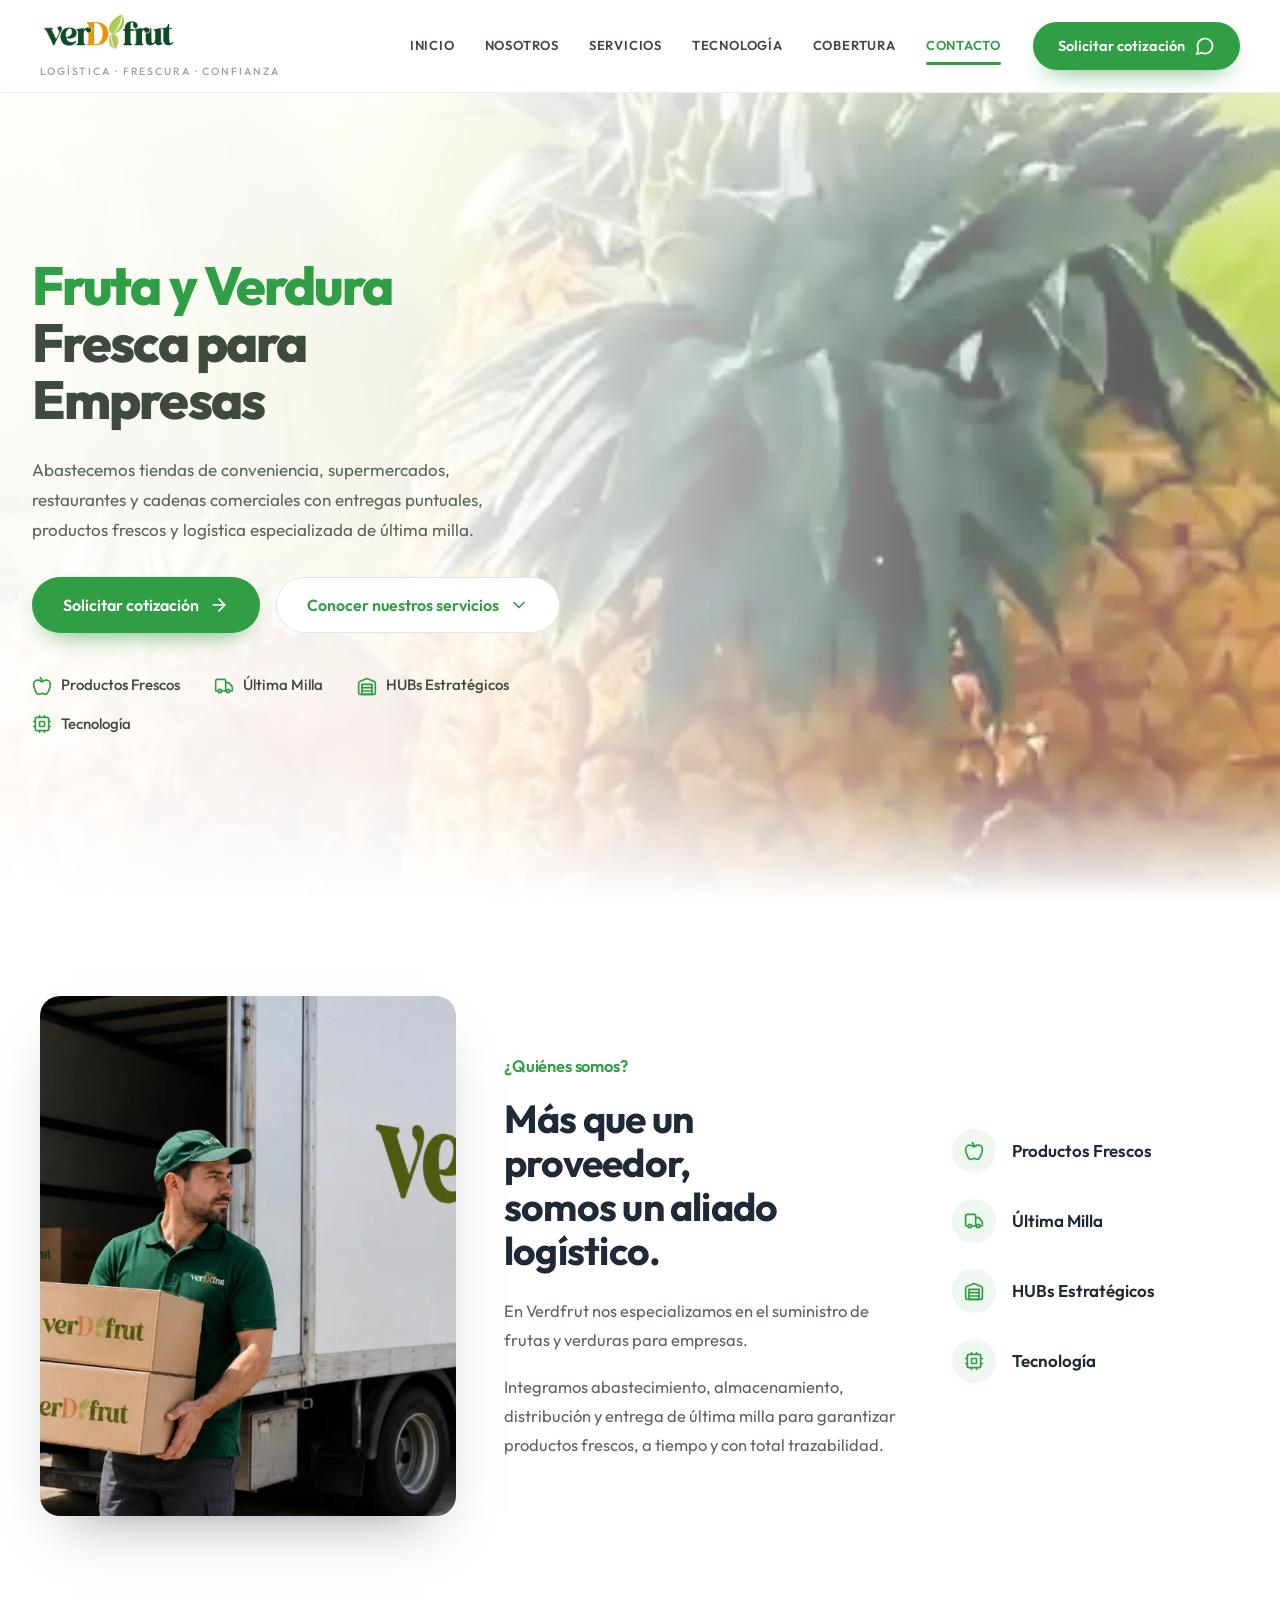
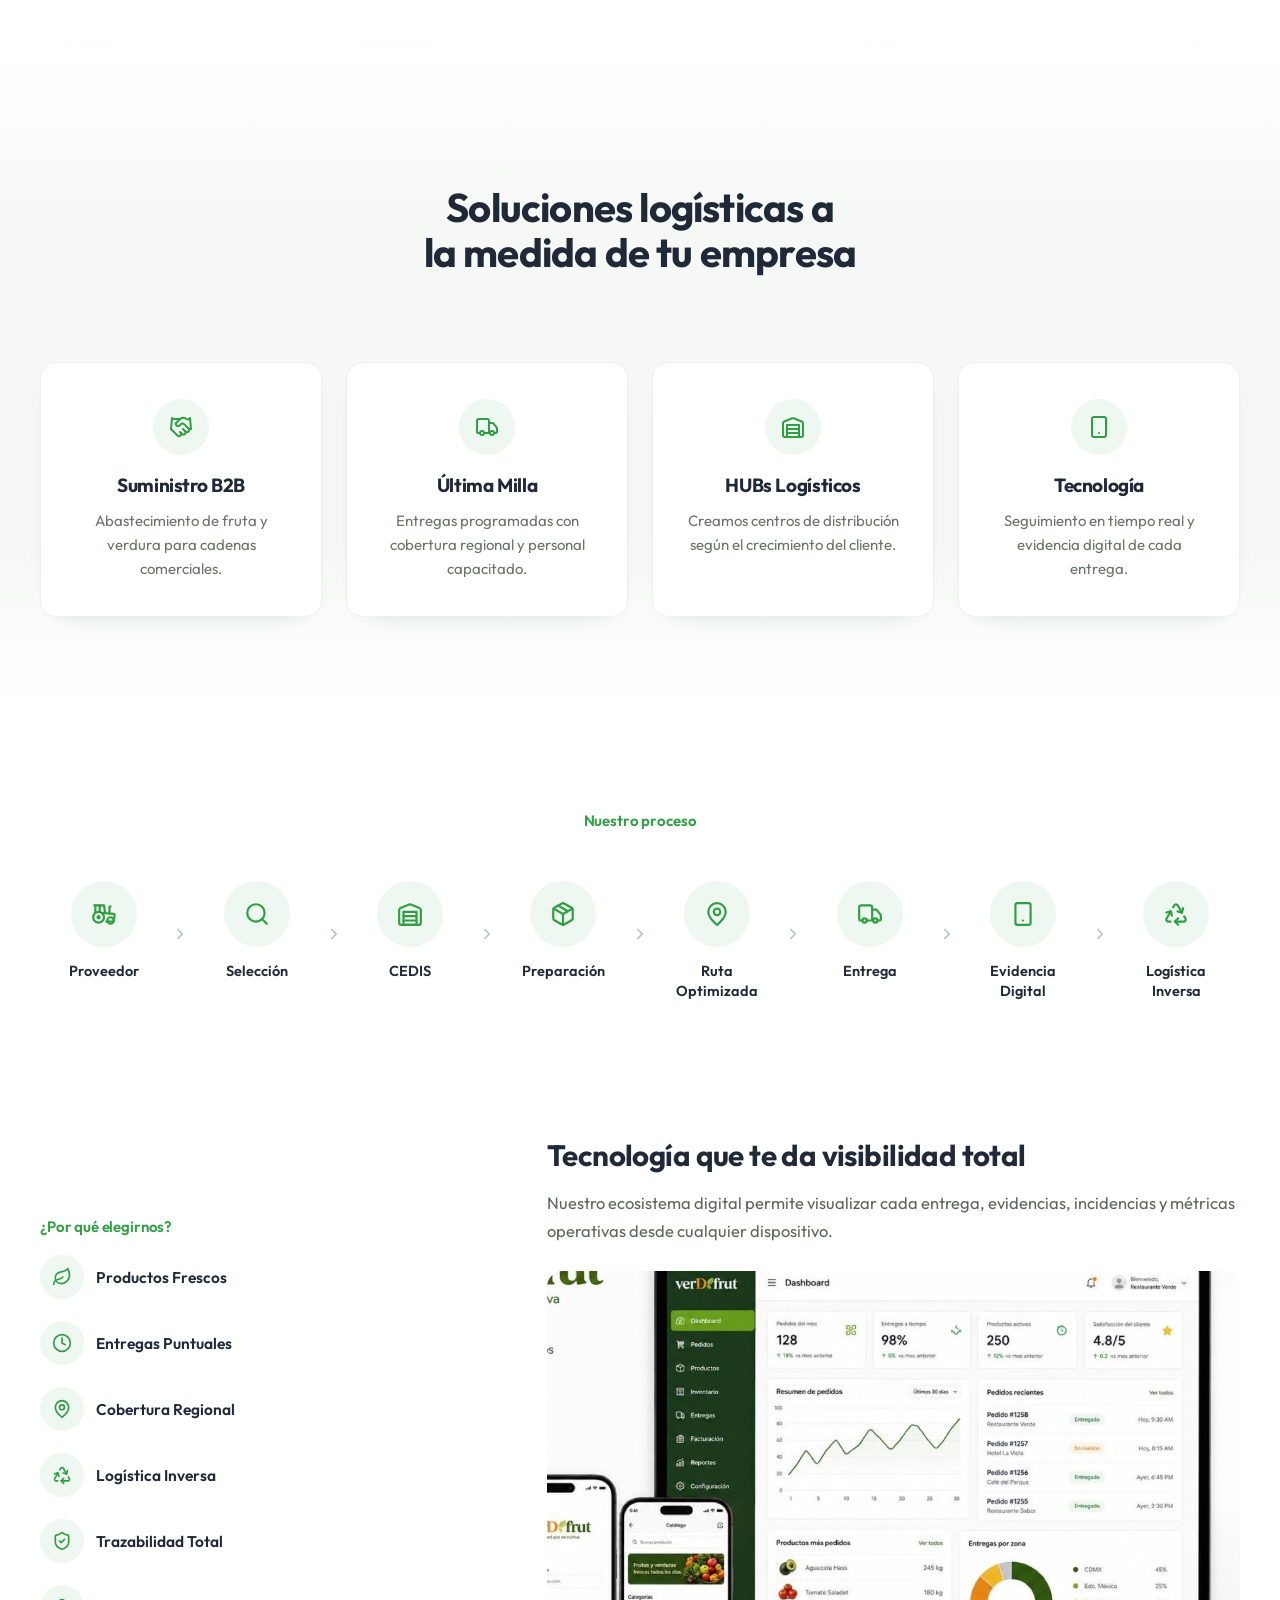
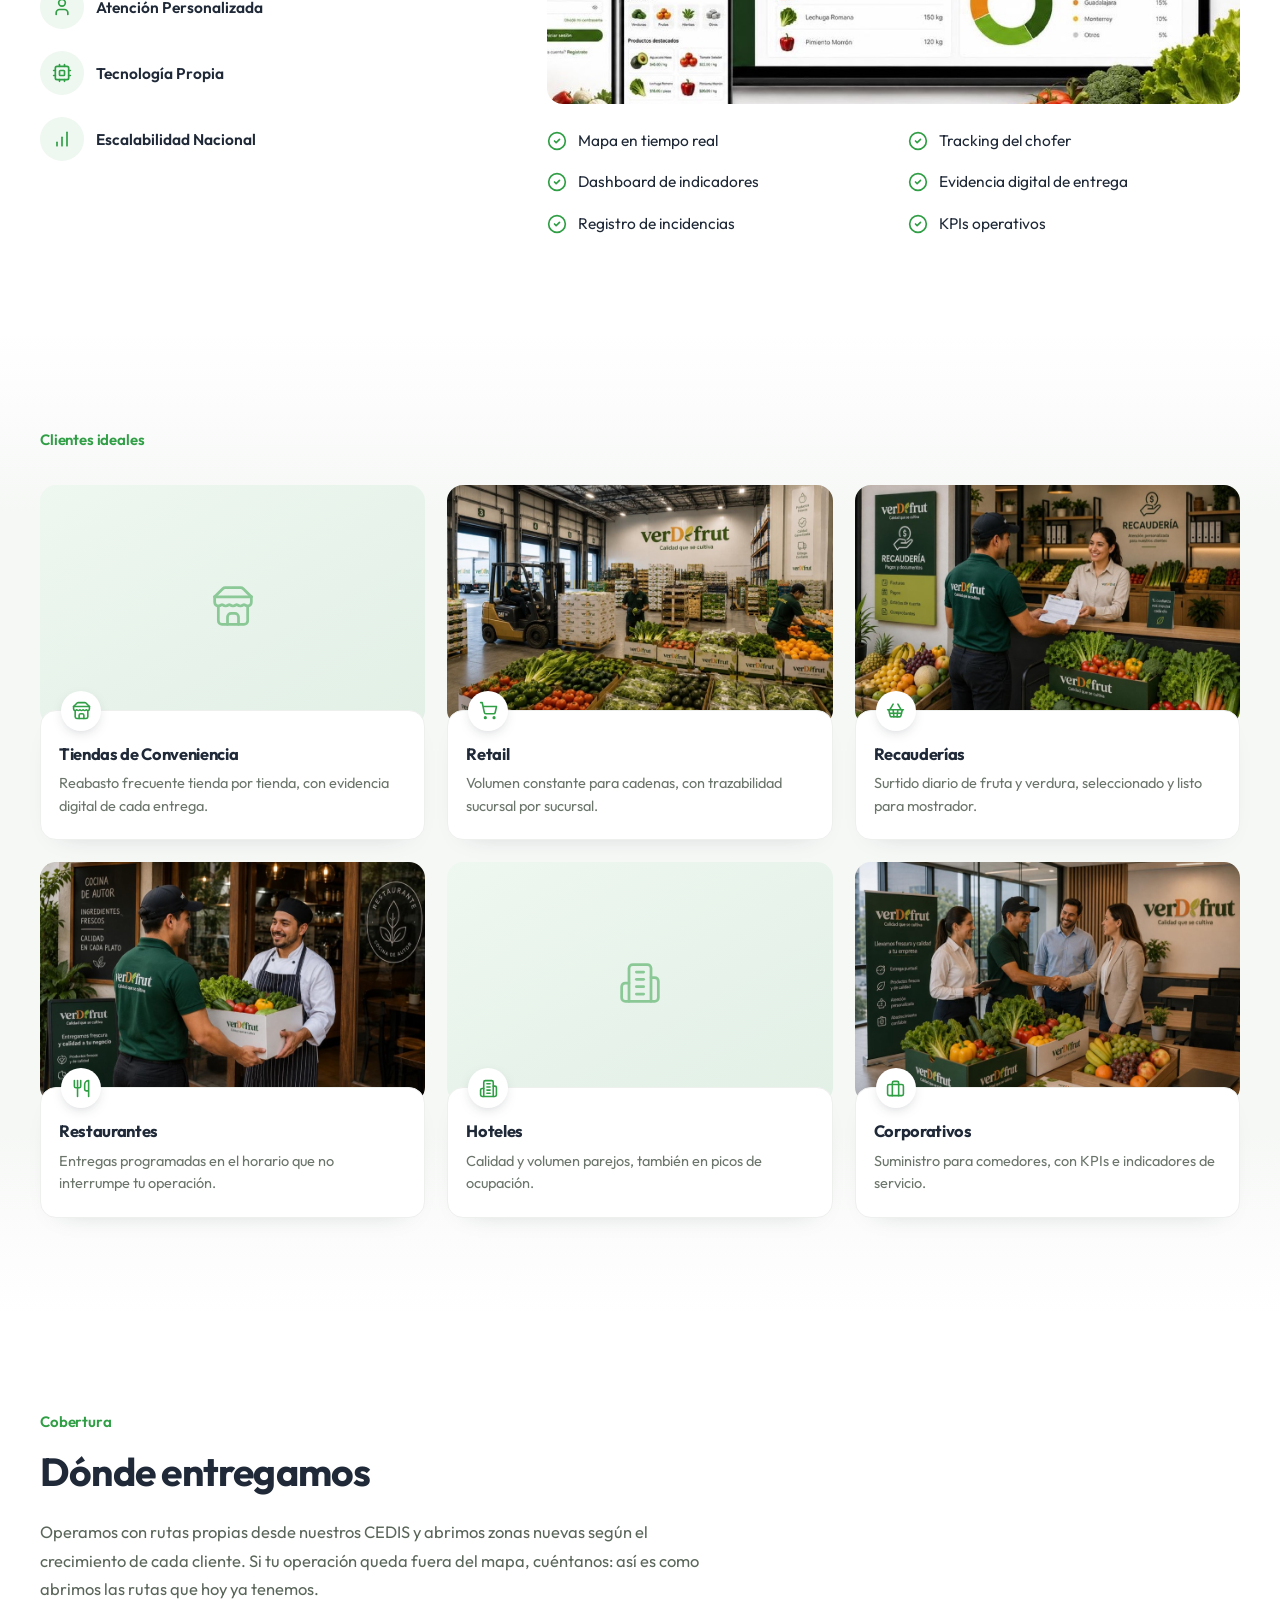
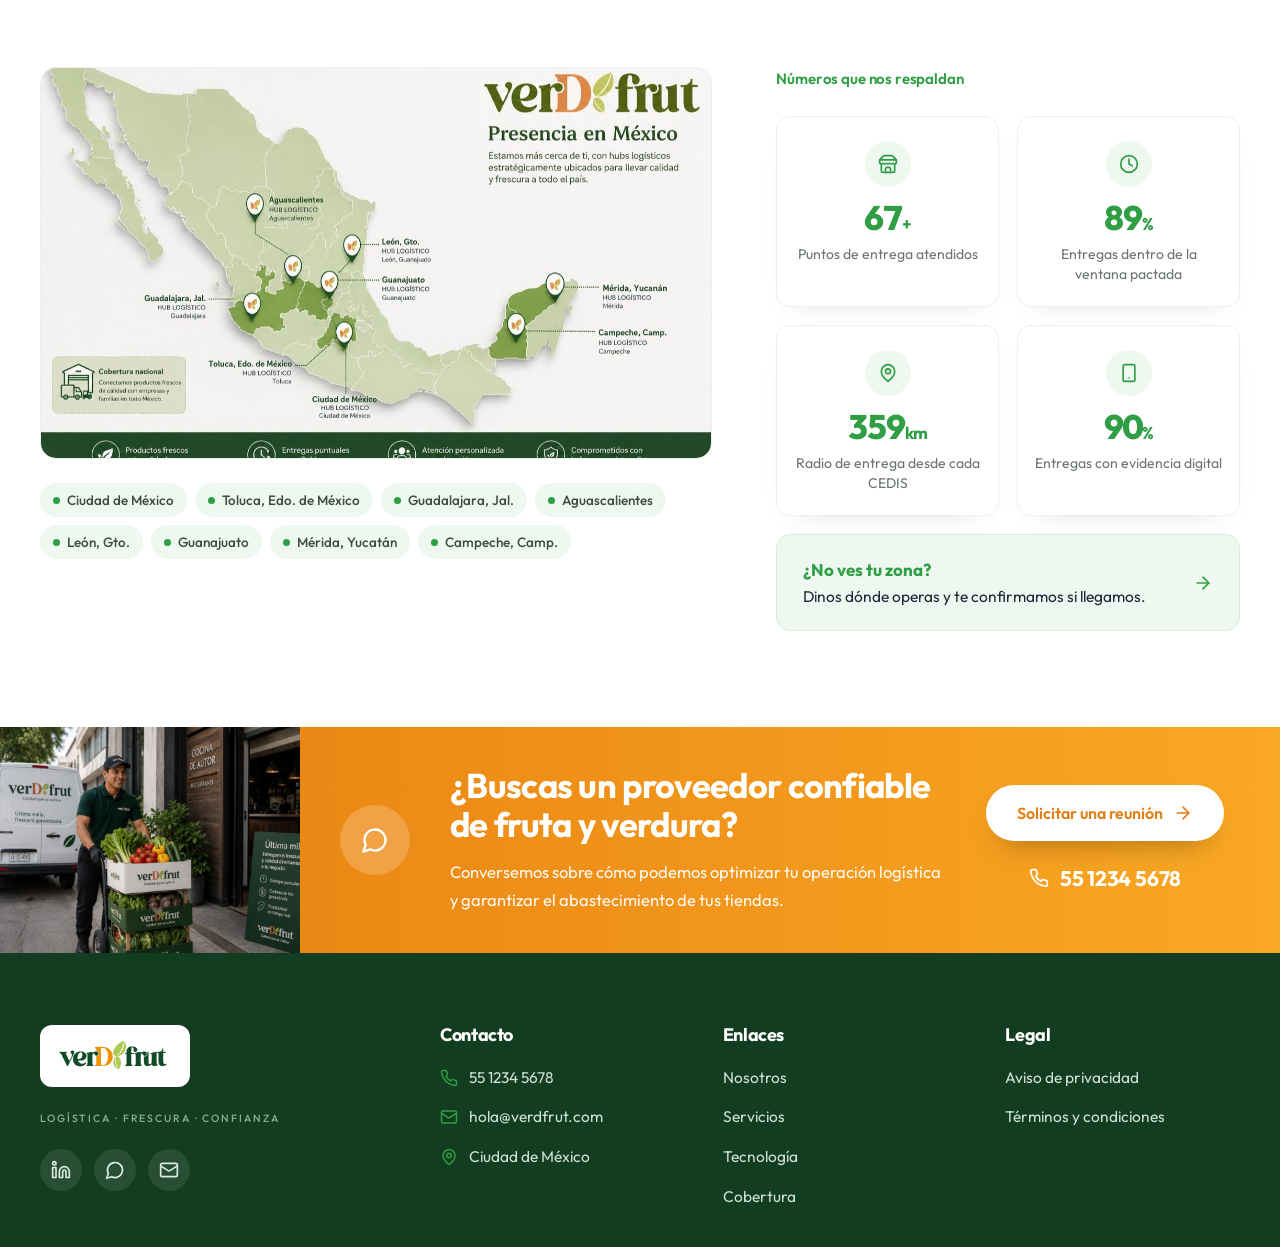
==== commit 5c51a2b7: "Logo original, fotos reales y video de fondo también en móvil Sustituye todo el material provisional" ====
--- a/index.html
+++ b/index.html
@@ -59,15 +59,8 @@
   <div class="container header-inner">
 
     <a class="brand" href="#top" aria-label="VERDFRUT — inicio">
-      <span class="brand-mark">
-        <svg viewBox="0 0 260 62" role="img" aria-label="verdfrut">
-          <text x="4" y="46" class="wm wm-green">ver</text>
-          <text x="96" y="46" class="wm wm-orange">D</text>
-          <path class="wm-leaf" d="M148 14c10 6 12 18 6 27-6 9-16 10-16 10s-4-12 1-22c4-9 9-15 9-15z"/>
-          <path class="wm-leaf-vein" d="M147 18c-6 9-8 20-9 33"/>
-          <text x="160" y="46" class="wm wm-green">frut</text>
-        </svg>
-      </span>
+      <img class="brand-mark" src="assets/logo-verdfrut.png" alt=""
+           width="736" height="238">
       <span class="brand-tagline">Logística · Frescura · Confianza</span>
     </a>
 
@@ -259,10 +252,10 @@
       <p>Nuestro ecosistema digital permite visualizar cada entrega, evidencias, incidencias
          y métricas operativas desde cualquier dispositivo.</p>
 
-      <div class="ph ph-wide">
-        <svg class="ph-ico" viewBox="0 0 24 24"><use href="#i-image"/></svg>
-        <span>Mockup: dashboard web + apps móviles VERDFRUT</span>
-      </div>
+      <figure class="shot shot-wide">
+        <img src="assets/tecnologia-dashboard.jpg" width="1100" height="947" loading="lazy"
+             alt="Dashboard web de VERDFRUT en una laptop junto a las apps móviles, mostrando pedidos, entregas a tiempo y productos activos">
+      </figure>
 
       <ul class="check-list">
         <li><svg class="ico" viewBox="0 0 24 24"><use href="#i-check-circle"/></svg>Mapa en tiempo real</li>
@@ -284,7 +277,7 @@
 
     <div class="clients">
       <article class="client">
-        <div class="ph ph-client"><svg class="ph-ico" viewBox="0 0 24 24"><use href="#i-image"/></svg><span>Tiendas de Conveniencia</span></div>
+        <div class="shot shot-client shot-pendiente"><svg viewBox="0 0 24 24"><use href="#i-store"/></svg></div>
         <div class="client-body">
           <span class="ico-circle"><svg class="ico" viewBox="0 0 24 24"><use href="#i-store"/></svg></span>
           <h3>Tiendas de Conveniencia</h3>
@@ -292,7 +285,7 @@
         </div>
       </article>
       <article class="client">
-        <div class="ph ph-client"><svg class="ph-ico" viewBox="0 0 24 24"><use href="#i-image"/></svg><span>Retail</span></div>
+        <figure class="shot shot-client"><img src="assets/clientes/retail.jpg" width="900" height="599" loading="lazy" alt="Piso de exhibición con frutas y verduras surtidas en un centro de distribución VERDFRUT"></figure>
         <div class="client-body">
           <span class="ico-circle"><svg class="ico" viewBox="0 0 24 24"><use href="#i-cart"/></svg></span>
           <h3>Retail</h3>
@@ -300,7 +293,7 @@
         </div>
       </article>
       <article class="client">
-        <div class="ph ph-client"><svg class="ph-ico" viewBox="0 0 24 24"><use href="#i-image"/></svg><span>Recauderías</span></div>
+        <figure class="shot shot-client"><img src="assets/clientes/recauderias.jpg" width="900" height="599" loading="lazy" alt="Personal de VERDFRUT atendiendo el mostrador de una recaudería"></figure>
         <div class="client-body">
           <span class="ico-circle"><svg class="ico" viewBox="0 0 24 24"><use href="#i-basket"/></svg></span>
           <h3>Recauderías</h3>
@@ -308,7 +301,7 @@
         </div>
       </article>
       <article class="client">
-        <div class="ph ph-client"><svg class="ph-ico" viewBox="0 0 24 24"><use href="#i-image"/></svg><span>Restaurantes</span></div>
+        <figure class="shot shot-client"><img src="assets/clientes/restaurantes.jpg" width="900" height="599" loading="lazy" alt="Repartidor de VERDFRUT entregando una caja de verduras a un chef en la puerta de un restaurante"></figure>
         <div class="client-body">
           <span class="ico-circle"><svg class="ico" viewBox="0 0 24 24"><use href="#i-utensils"/></svg></span>
           <h3>Restaurantes</h3>
@@ -316,7 +309,7 @@
         </div>
       </article>
       <article class="client">
-        <div class="ph ph-client"><svg class="ph-ico" viewBox="0 0 24 24"><use href="#i-image"/></svg><span>Hoteles</span></div>
+        <div class="shot shot-client shot-pendiente"><svg viewBox="0 0 24 24"><use href="#i-hotel"/></svg></div>
         <div class="client-body">
           <span class="ico-circle"><svg class="ico" viewBox="0 0 24 24"><use href="#i-hotel"/></svg></span>
           <h3>Hoteles</h3>
@@ -324,7 +317,7 @@
         </div>
       </article>
       <article class="client">
-        <div class="ph ph-client"><svg class="ph-ico" viewBox="0 0 24 24"><use href="#i-image"/></svg><span>Corporativos</span></div>
+        <figure class="shot shot-client"><img src="assets/clientes/corporativos.jpg" width="900" height="599" loading="lazy" alt="Reunión en una oficina con cajas de fruta y verdura de VERDFRUT sobre la mesa"></figure>
         <div class="client-body">
           <span class="ico-circle"><svg class="ico" viewBox="0 0 24 24"><use href="#i-briefcase"/></svg></span>
           <h3>Corporativos</h3>
@@ -349,17 +342,21 @@
 
     <div class="coverage-grid">
 
-      <!-- La leyenda va pegada al mapa: es su clave, no un bloque de texto suelto -->
       <figure class="coverage-map">
-        <div class="ph ph-map">
-          <svg class="ph-ico" viewBox="0 0 24 24"><use href="#i-image"/></svg>
-          <span>Mapa de México con estados destacados</span>
-        </div>
+        <img src="assets/cobertura-mapa.jpg" width="1280" height="744" loading="lazy"
+             alt="Mapa de México con los ocho hubs logísticos de VERDFRUT">
+        <!-- Los nombres van también como texto: en la imagen no se pueden
+             seleccionar, no los lee un buscador ni un lector de pantalla -->
         <figcaption>
-          <ul class="legend">
-            <li><i class="dot dot-green"></i>Cobertura actual</li>
-            <li><i class="dot dot-orange"></i>En expansión</li>
-            <li><i class="dot dot-pale"></i>Próximas expansiones</li>
+          <ul class="hubs">
+            <li>Ciudad de México</li>
+            <li>Toluca, Edo. de México</li>
+            <li>Guadalajara, Jal.</li>
+            <li>Aguascalientes</li>
+            <li>León, Gto.</li>
+            <li>Guanajuato</li>
+            <li>Mérida, Yucatán</li>
+            <li>Campeche, Camp.</li>
           </ul>
         </figcaption>
       </figure>
@@ -406,10 +403,10 @@
 
 <!-- ═══════════════ CTA ═══════════════ -->
 <section class="cta" id="contacto">
-  <div class="ph ph-cta">
-    <svg class="ph-ico" viewBox="0 0 24 24"><use href="#i-image"/></svg>
-    <span>Foto: cajas de verduras (izquierda)</span>
-  </div>
+  <figure class="cta-shot">
+    <img src="assets/cta-ultima-milla.jpg" width="1000" height="666" loading="lazy"
+         alt="Repartidor de VERDFRUT descargando una caja de fruta y verdura de la camioneta">
+  </figure>
 
   <div class="cta-inner">
     <span class="cta-bubble"><svg class="ico" viewBox="0 0 24 24"><use href="#i-chat"/></svg></span>
@@ -440,14 +437,10 @@
   <div class="container footer-grid">
 
     <div>
-      <span class="brand-mark footer-mark">
-        <svg viewBox="0 0 260 62" role="img" aria-label="verdfrut">
-          <text x="4" y="46" class="wm wm-green">ver</text>
-          <text x="96" y="46" class="wm wm-orange">D</text>
-          <path class="wm-leaf" d="M148 14c10 6 12 18 6 27-6 9-16 10-16 10s-4-12 1-22c4-9 9-15 9-15z"/>
-          <path class="wm-leaf-vein" d="M147 18c-6 9-8 20-9 33"/>
-          <text x="160" y="46" class="wm wm-green">frut</text>
-        </svg>
+      <!-- Caja blanca a propósito: el logo es verde oscuro y se perdería
+           contra el fondo del footer -->
+      <span class="footer-mark">
+        <img src="assets/logo-verdfrut.png" alt="VERDFRUT" width="736" height="238">
       </span>
       <p class="brand-tagline footer-tagline">Logística · Frescura · Confianza</p>
       <div class="social">
--- a/styles.css
+++ b/styles.css
@@ -13,10 +13,6 @@
   --orange-a:       #e77e10;   /* inicio del degradado del CTA  */
   --orange-b:       #f9a824;   /* fin del degradado del CTA     */
 
-  /* Logotipo (colores del camión) */
-  --wm-green:       #6b8e23;
-  --wm-orange:      #d97b3f;
-
   /* Texto */
   --ink:            #1f2937;   /* títulos de sección            */
   --ink-green:      #3f4a3f;   /* h1 y navegación               */
@@ -28,11 +24,6 @@
   --bg-alt:         #f6f8f6;
   --footer-bg:      #133d20;
   --line:           #eceeec;
-
-  /* Placeholders */
-  --ph-bg:          #f5f5f5;
-  --ph-border:      #c8c8c8;
-  --ph-text:        #7b7b7b;
 
   --header-h:       88px;      /* main.js lo sincroniza con la altura real */
   --container:      1280px;   /* era 1140: márgenes laterales más estrechos */
@@ -132,12 +123,9 @@
 
 /* ── Logotipo ────────────────────────────────────────────── */
 .brand{ display:block; }
-.brand-mark svg{ width:168px; height:40px; display:block; }
-.wm{ font-family:'Outfit',sans-serif; font-size:46px; font-weight:700; letter-spacing:-.02em; }
-.wm-green{ fill:var(--wm-green); }
-.wm-orange{ fill:var(--wm-orange); }
-.wm-leaf{ fill:var(--wm-green); opacity:.9; }
-.wm-leaf-vein{ fill:none; stroke:#fff; stroke-width:2.5; stroke-linecap:round; opacity:.75; }
+/* width:auto es lo que deja mandar al height: con los atributos width/height
+   del HTML puestos, si no, quedarían fijadas las dos dimensiones. */
+.brand-mark{ height:46px; width:auto; display:block; }
 .brand-tagline{
   margin:6px 0 0; font-size:10.5px; font-weight:500; letter-spacing:.18em;
   text-transform:uppercase; color:#9aa39a;
@@ -199,6 +187,7 @@
 /* Fondo de video */
 .hero-bg{ position:absolute; inset:0; z-index:-1; overflow:hidden; background:#eef1ee; }
 .hero-video{
+  display:block;
   width:100%; height:100%; object-fit:cover; object-position:center 46%;
   filter:saturate(1.08);
   transform:scale(1.03);           /* evita el borde claro del desenfoque */
@@ -313,17 +302,24 @@
 .h2-tight{ font-size:clamp(1.9rem,3.2vw,2.5rem); margin-bottom:var(--sp-7); }
 .h2-sm{ font-size:clamp(1.5rem,2.3vw,1.85rem); margin-bottom:16px; }
 
-/* Placeholders punteados */
-.ph{
-  position:relative; display:flex; flex-direction:column;
-  align-items:center; justify-content:center; gap:10px; text-align:center;
-  padding:24px; border:2px dashed var(--ph-border); border-radius:var(--radius);
-  background:var(--ph-bg); color:var(--ph-text); font-size:14px; line-height:1.45;
-}
-.ph-ico{ width:26px; height:26px; fill:none; stroke:#b6b6b6; stroke-width:1.7;
-         stroke-linecap:round; stroke-linejoin:round; }
-.ph-wide{ aspect-ratio:16/6.6; margin-bottom:var(--sp-3); }
-.ph-map{ aspect-ratio:1/1.08; }
+/* ── Fotos reales en los huecos que antes eran placeholder ──
+   height:auto es obligatorio junto a los atributos width/height del HTML,
+   si no quedarían fijadas las dos dimensiones y aspect-ratio no haría nada. */
+.shot{ margin:0; overflow:hidden; border-radius:var(--radius); background:var(--bg-alt); }
+.shot img{ width:100%; height:100%; object-fit:cover; display:block; }
+.shot-wide{ aspect-ratio:16/10; margin-bottom:var(--sp-3); }
+.shot-client{ aspect-ratio:16/10; }
+
+/* Las dos categorías sin foto: panel de marca en vez de recuadro punteado,
+   para que la sección se lea terminada y no a medias. */
+.shot-pendiente{
+  display:grid; place-items:center;
+  background:linear-gradient(150deg,#eef7f0,#e2f0e6);
+}
+.shot-pendiente svg{
+  width:44px; height:44px; fill:none; stroke:var(--green);
+  stroke-width:1.5; stroke-linecap:round; stroke-linejoin:round; opacity:.5;
+}
 
 /* ── Nosotros ────────────────────────────────────────────── */
 .about-grid{
@@ -475,7 +471,6 @@
    de apoyo cabe en dos. */
 .clients{ display:grid; grid-template-columns:repeat(3,1fr); gap:22px; margin-top:var(--sp-4); }
 .client{ display:flex; flex-direction:column; }
-.ph-client{ aspect-ratio:16/10; font-size:13.5px; padding:16px 12px; }
 .client-body{
   position:relative; margin-top:-16px; flex:1;
   background:#fff; border:1px solid #eef0ee; border-radius:var(--radius);
@@ -504,21 +499,30 @@
 .coverage-head h2{ font-size:clamp(1.9rem,3.1vw,2.45rem); margin-bottom:var(--sp-3); }
 .lead-sm{ font-size:16.5px; line-height:1.72; margin:0; }
 
+/* El mapa lleva la mayor parte del ancho: ahora carga el contenido real
+   de la sección (ocho hubs con nombre), no un recuadro vacío. */
 .coverage-grid{
-  display:grid; grid-template-columns:1fr 1.18fr; gap:var(--sp-6); align-items:start;
+  display:grid; grid-template-columns:1.45fr 1fr; gap:var(--sp-6); align-items:start;
 }
 .coverage-map{ margin:0; }
-.coverage-map .ph-map{ aspect-ratio:4/3.6; }
-
-/* La leyenda es la clave del mapa: va debajo de él y en horizontal.
-   Antes vivía en la columna de texto, separada de lo que explica. */
+.coverage-map img{
+  width:100%; height:auto; display:block;
+  border-radius:var(--radius); border:1px solid #eceeec;
+}
+
+/* Los ocho hubs, también como texto seleccionable bajo el mapa */
 .coverage-map figcaption{ margin-top:var(--sp-3); }
-.legend{ display:flex; flex-wrap:wrap; justify-content:center; gap:10px 22px; }
-.legend li{ display:flex; align-items:center; gap:9px; font-size:14.5px; color:var(--ink-green); }
-.dot{ width:11px; height:11px; border-radius:50%; flex:none; }
-.dot-green{ background:var(--green); }
-.dot-orange{ background:var(--orange); }
-.dot-pale{ background:var(--green-pale-2); }
+.hubs{ display:flex; flex-wrap:wrap; gap:8px; }
+.hubs li{
+  display:flex; align-items:center; gap:7px;
+  padding:6px 13px; border-radius:999px;
+  background:var(--green-pale); color:var(--ink-green);
+  font-size:13.5px; font-weight:500;
+}
+.hubs li::before{
+  content:""; width:7px; height:7px; border-radius:50%;
+  background:var(--green); flex:none;
+}
 
 .stats-col .eyebrow{ margin-bottom:var(--sp-3); }
 .stats{ display:grid; grid-template-columns:repeat(2,1fr); gap:18px; }
@@ -560,11 +564,8 @@
   background:linear-gradient(90deg,var(--orange-a),var(--orange-b));
   color:#fff;
 }
-.ph-cta{
-  border:2px dashed rgba(255,255,255,.55); border-radius:0;
-  background:rgba(255,255,255,.08); color:rgba(255,255,255,.9);
-}
-.ph-cta .ph-ico{ stroke:rgba(255,255,255,.85); }
+.cta-shot{ margin:0; overflow:hidden; }
+.cta-shot img{ width:100%; height:100%; object-fit:cover; display:block; }
 .cta-inner{
   display:grid; grid-template-columns:auto 1fr auto;
   gap:40px; align-items:center;
@@ -587,9 +588,9 @@
 .site-footer{ background:var(--footer-bg); color:#cfe0d4; padding:72px 0 64px; }
 .footer-grid{ display:grid; grid-template-columns:1.5fr 1fr 1fr 1fr; gap:48px; }
 .footer-mark{
-  display:inline-block; background:#fff; border-radius:12px; padding:10px 14px;
-}
-.footer-mark svg{ width:150px; height:36px; }
+  display:inline-block; background:#fff; border-radius:12px; padding:12px 16px;
+}
+.footer-mark img{ height:38px; width:auto; display:block; }
 .footer-tagline{ color:#8fae97; margin:16px 0 22px; }
 .social{ display:flex; gap:12px; }
 .social a{
@@ -615,7 +616,7 @@
   .why-list{ grid-template-columns:1fr 1fr; gap:30px 18px; }
   .why-col .eyebrow{ text-align:center; }
   .coverage-grid{ grid-template-columns:1fr; gap:40px; }
-  .coverage-map .ph-map{ aspect-ratio:16/9; }
+  .coverage-map figcaption{ margin-top:var(--sp-2); }
   .cards-4{ grid-template-columns:repeat(2,1fr); }
   .clients{ grid-template-columns:repeat(3,1fr); }
   .process{ flex-wrap:wrap; justify-content:center; gap:26px 10px; }
@@ -645,10 +646,14 @@
 @media (max-width:900px){
   .container{ width:calc(100% - 40px); }
 
-  /* En móvil no se reproduce video: ahorra datos y batería, y el recorte
-     vertical dejaría a la vista el logo y los subtítulos incrustados. */
   .hero{ padding:64px 0 72px; }
-  .hero-video{ display:none; }
+
+  /* En vertical el contenedor tiene casi la misma proporción que el video,
+     así que `cover` no recorta nada: se vería el cuadro completo, con el logo
+     incrustado arriba y los subtítulos quemados abajo. La ampliación deja a la
+     vista solo el 57% central (del 21% al 79% del cuadro), que está limpio.
+     Sube a 1.75 y esos elementos vuelven a asomarse. */
+  .hero-video{ transform:scale(1.75); }
   /* El degradado de desenfoque es horizontal: en móvil, con el texto a una
      sola columna sobre todo el ancho, no aplica. */
   .hero-blur{ display:none; }
@@ -680,7 +685,7 @@
   .about-photo img{ aspect-ratio:4/3; }
   .coverage-grid{ grid-template-columns:1fr; }
   .cta{ grid-template-columns:1fr; }
-  .ph-cta{ min-height:180px; }
+  .cta-shot{ min-height:200px; }
   .cta-inner{ grid-template-columns:1fr; gap:28px; padding:44px 24px; text-align:center; }
   .cta-bubble{ margin-inline:auto; }
   .cta-copy p{ margin-inline:auto; }
@@ -703,7 +708,7 @@
   /* A dos columnas quedan ~156px por tarjeta y la línea de apoyo se parte
      en ocho renglones: en móvil va una por fila. */
   .clients{ grid-template-columns:1fr; }
-  .ph-client{ aspect-ratio:16/7; }
+  .shot-client{ aspect-ratio:16/8; }
   .stats{ grid-template-columns:repeat(2,1fr); }
   .why-list, .check-list{ grid-template-columns:1fr; }
   .footer-grid{ grid-template-columns:1fr; }
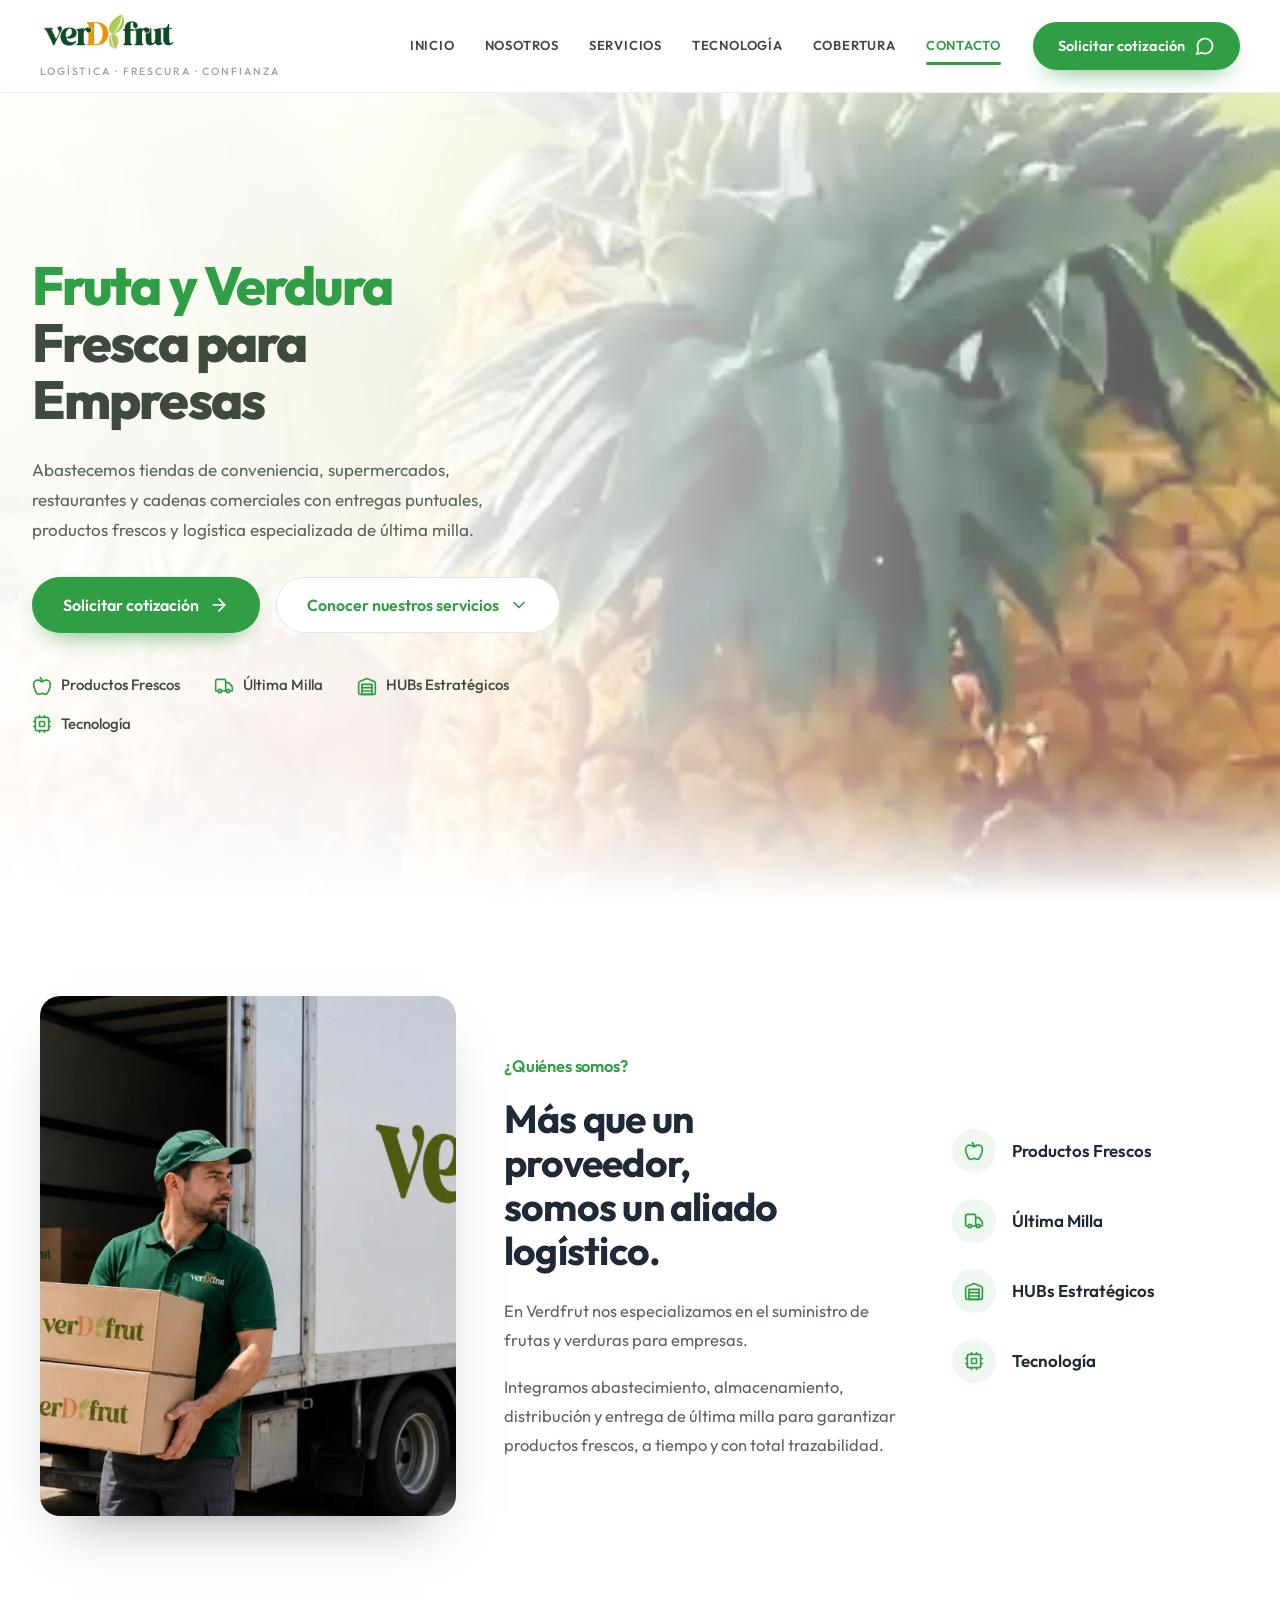
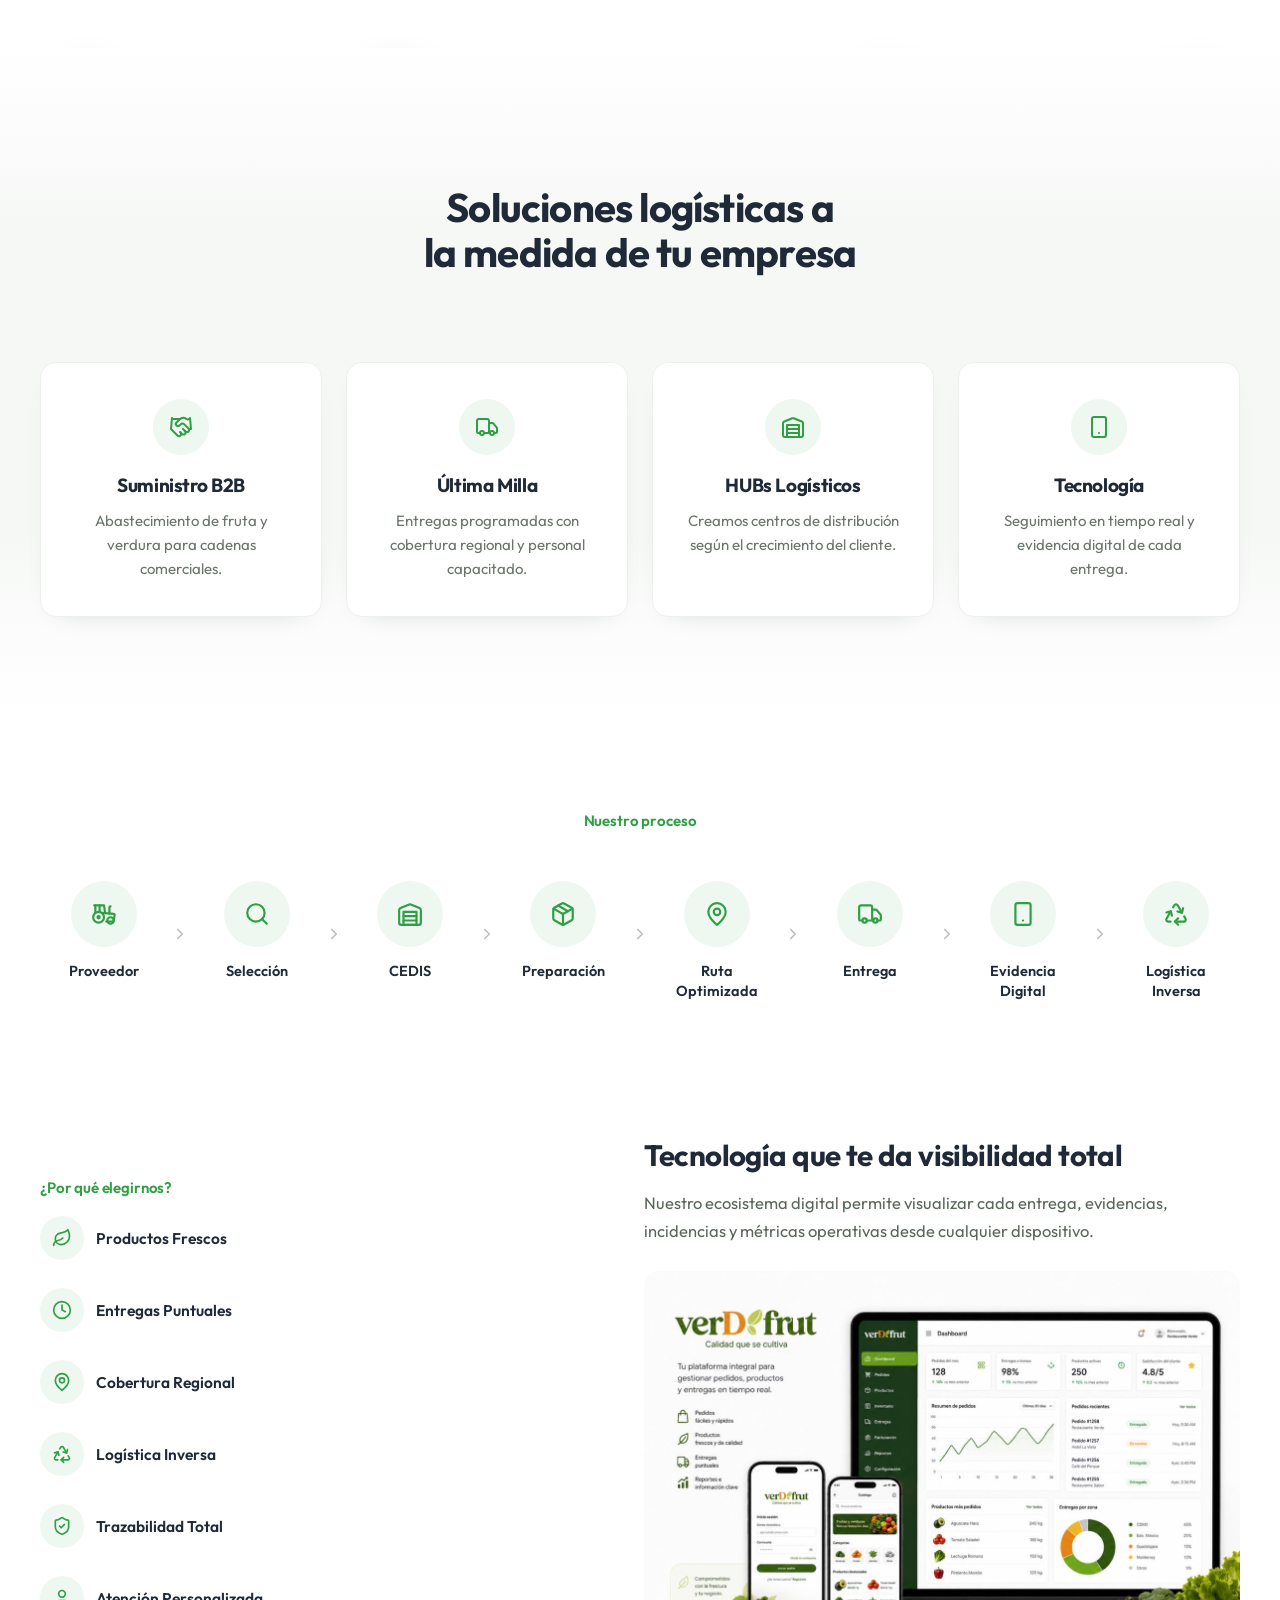
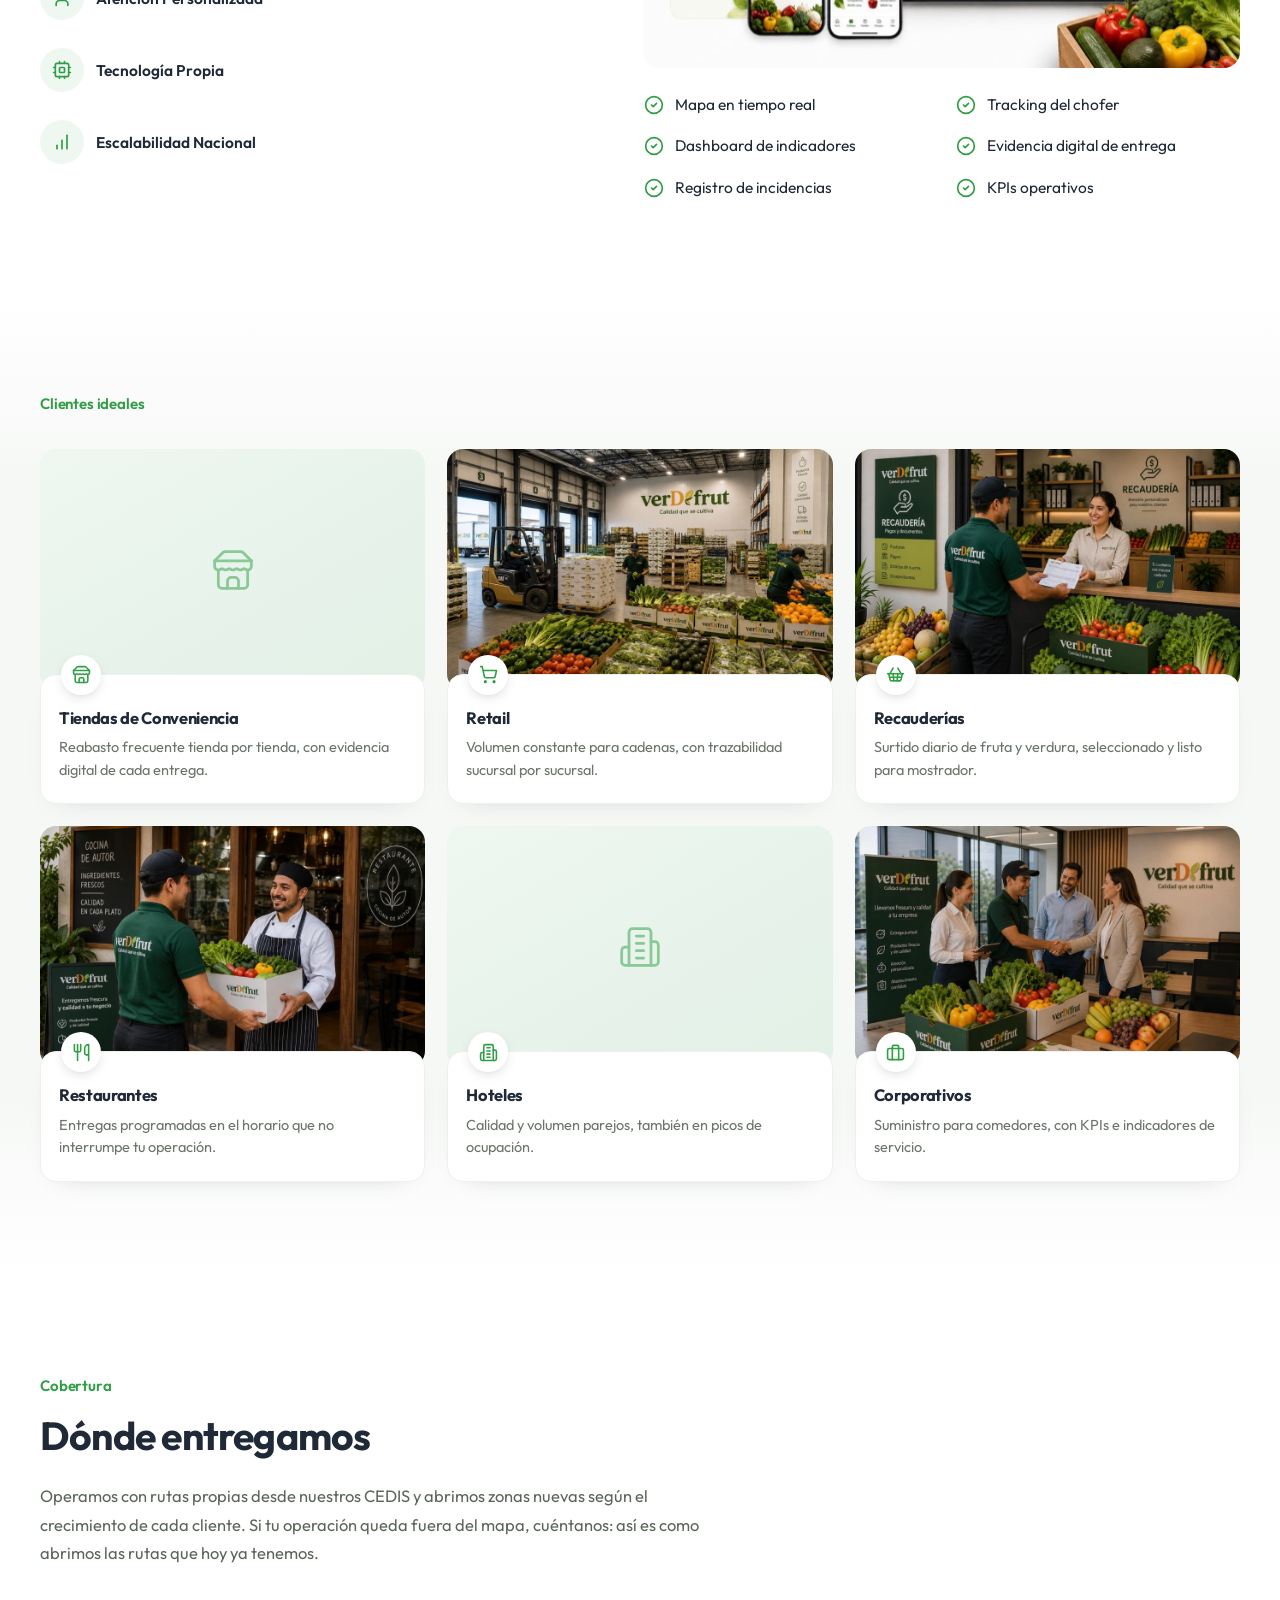
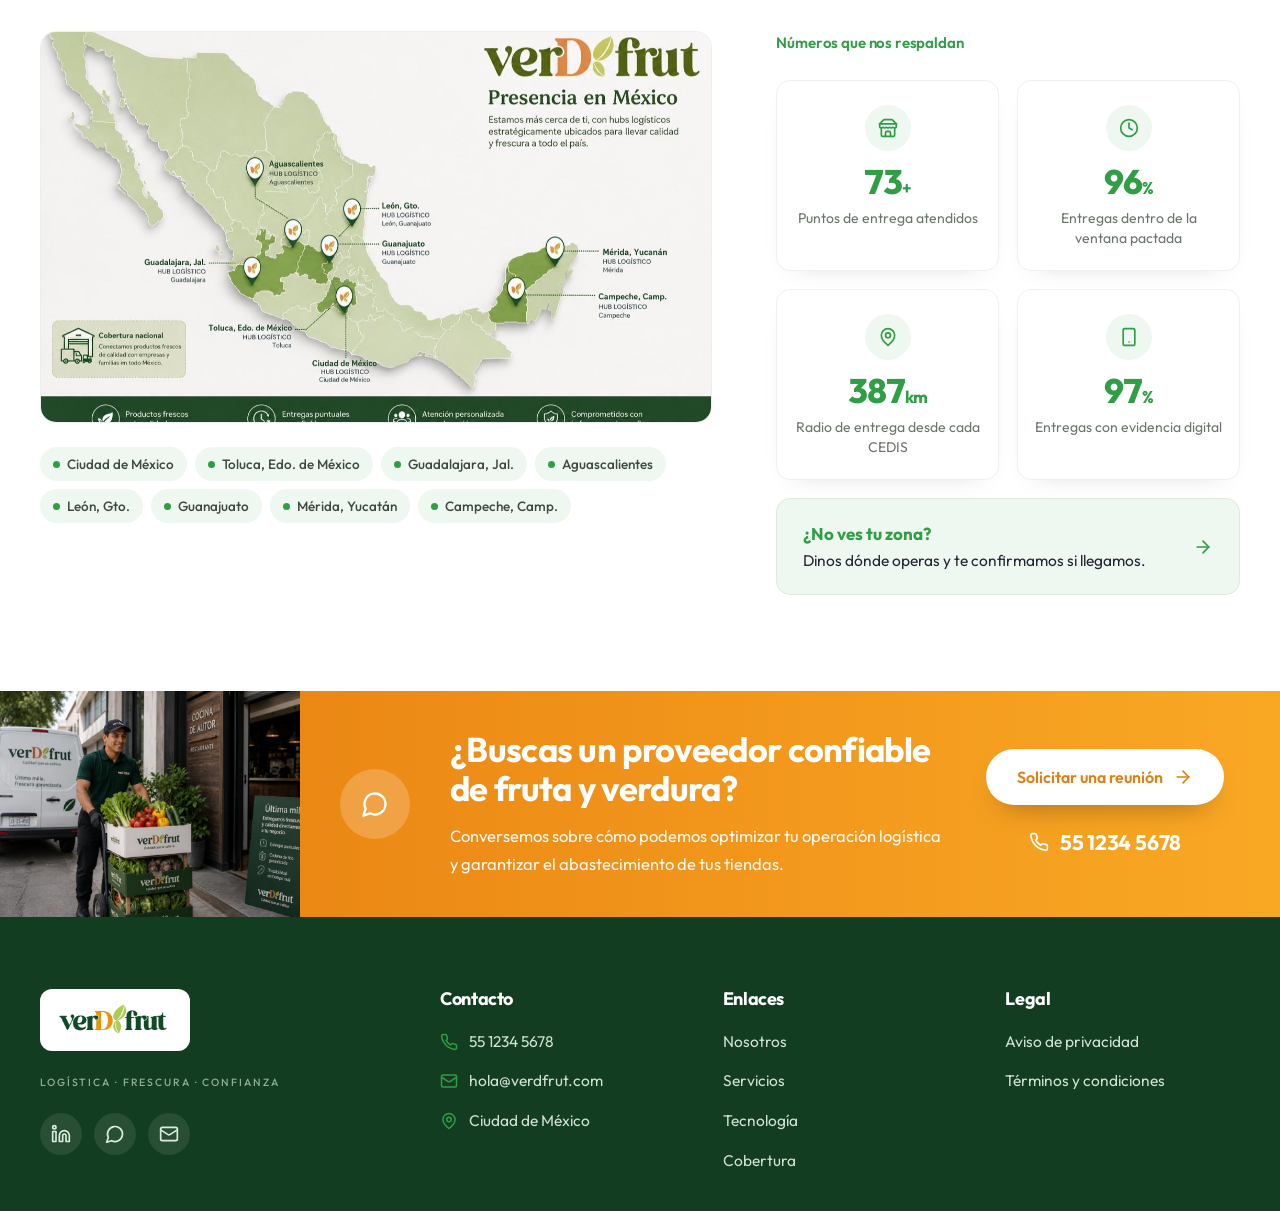
==== commit ac46d1ab: "El mockup del dashboard se muestra completo Se veía cortado por dos motivos que se acumulaban: el re" ====
--- a/index.html
+++ b/index.html
@@ -253,7 +253,7 @@
          y métricas operativas desde cualquier dispositivo.</p>
 
       <figure class="shot shot-wide">
-        <img src="assets/tecnologia-dashboard.jpg" width="1100" height="947" loading="lazy"
+        <img src="assets/tecnologia-dashboard.jpg" width="1200" height="799" loading="lazy"
              alt="Dashboard web de VERDFRUT en una laptop junto a las apps móviles, mostrando pedidos, entregas a tiempo y productos activos">
       </figure>
 
--- a/styles.css
+++ b/styles.css
@@ -307,7 +307,10 @@
    si no quedarían fijadas las dos dimensiones y aspect-ratio no haría nada. */
 .shot{ margin:0; overflow:hidden; border-radius:var(--radius); background:var(--bg-alt); }
 .shot img{ width:100%; height:100%; object-fit:cover; display:block; }
-.shot-wide{ aspect-ratio:16/10; margin-bottom:var(--sp-3); }
+/* Sin aspect-ratio a propósito: el mockup se muestra completo, manda su
+   proporción. Forzarle un encuadre le recortaba el dashboard. */
+.shot-wide{ margin-bottom:var(--sp-3); }
+.shot-wide img{ height:auto; }
 .shot-client{ aspect-ratio:16/10; }
 
 /* Las dos categorías sin foto: panel de marca en vez de recuadro punteado,
@@ -451,8 +454,8 @@
    de hueco muerto debajo. En una columna sube a ~520px y las dos terminan casi
    a la par, sin repartir el vacío: se elimina. De paso el panel de tecnología
    gana ancho, que es donde va a ir el mockup real. */
-.why-grid{ display:grid; grid-template-columns:.78fr 1.22fr; gap:var(--sp-6); align-items:center; }
-.why-list{ display:grid; grid-template-columns:1fr; gap:22px; }
+.why-grid{ display:grid; grid-template-columns:.95fr 1.05fr; gap:var(--sp-6); align-items:center; }
+.why-list{ display:grid; grid-template-columns:1fr; gap:28px; }
 /* Con la lista en una columna, el eyebrow centrado quedaba flotando:
    se alinea con ella. Al apilarse vuelve a ir centrado. */
 .why-col .eyebrow{ text-align:left; }
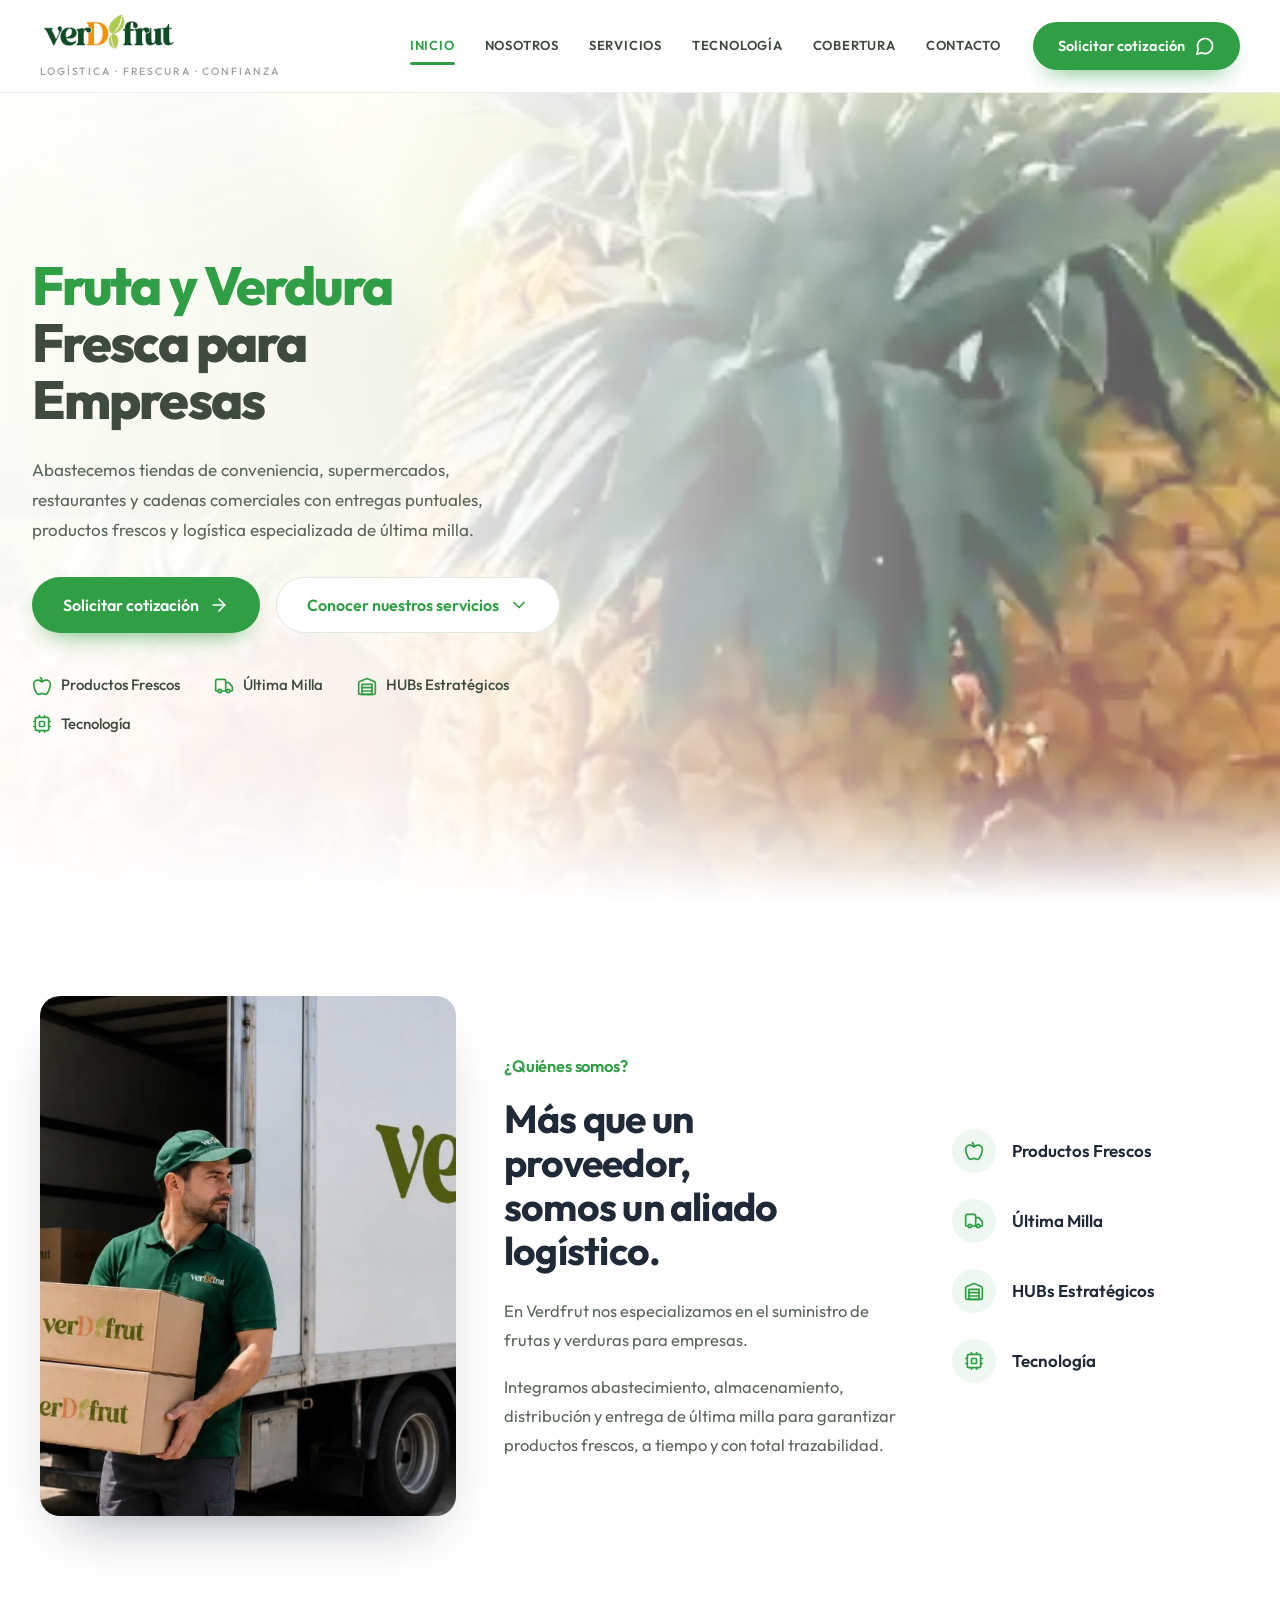
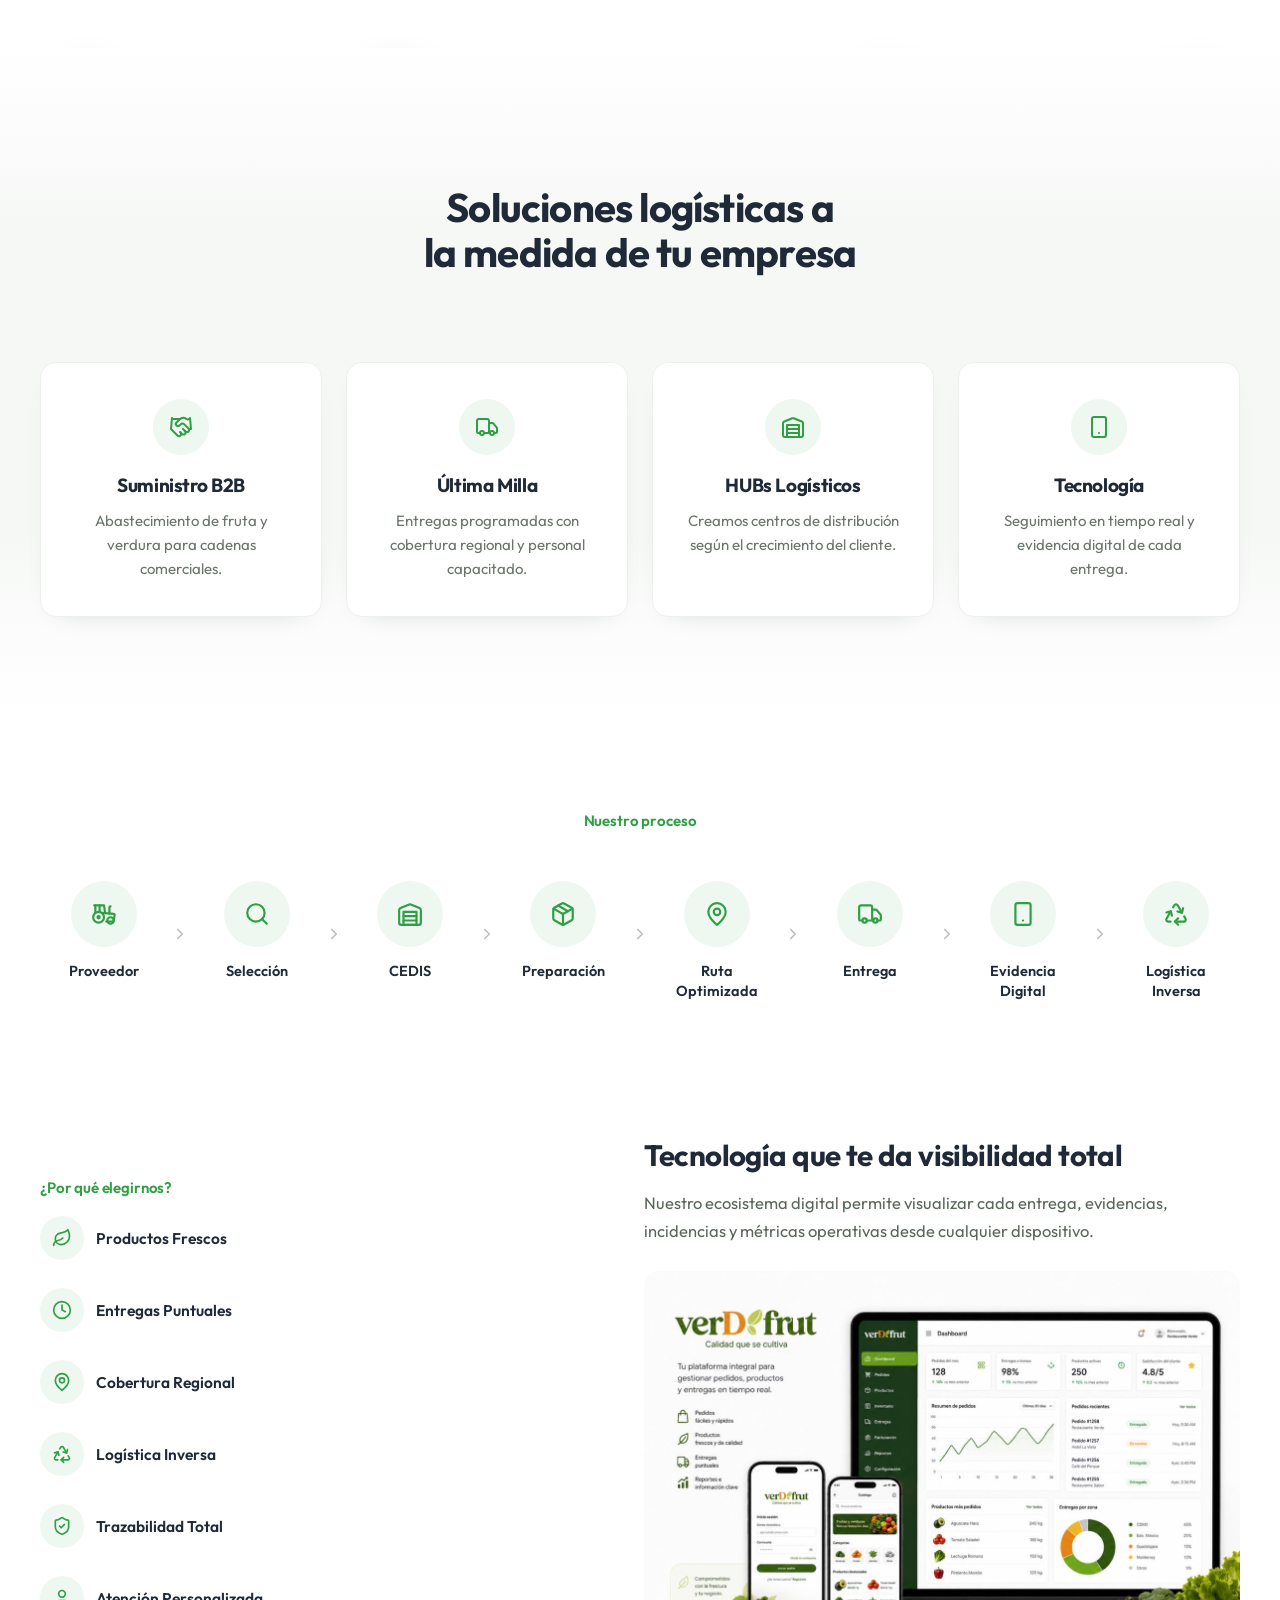
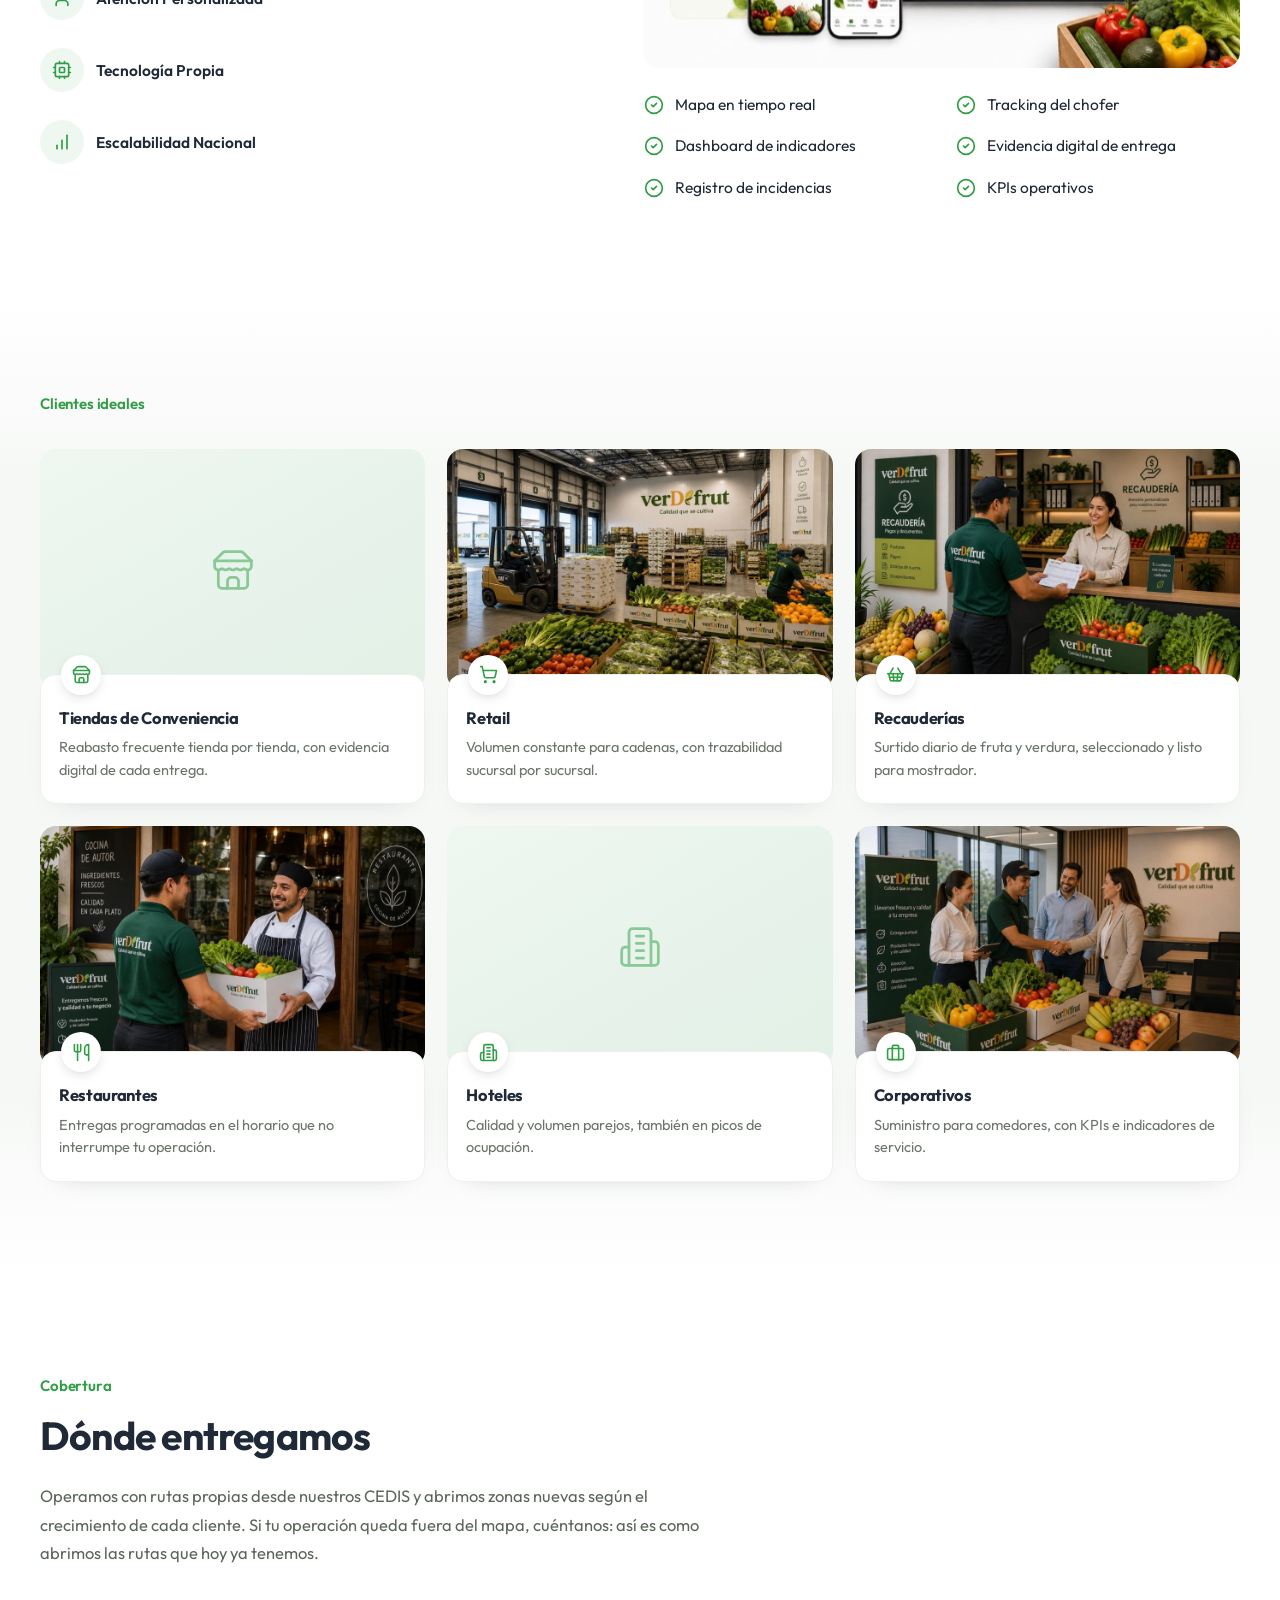
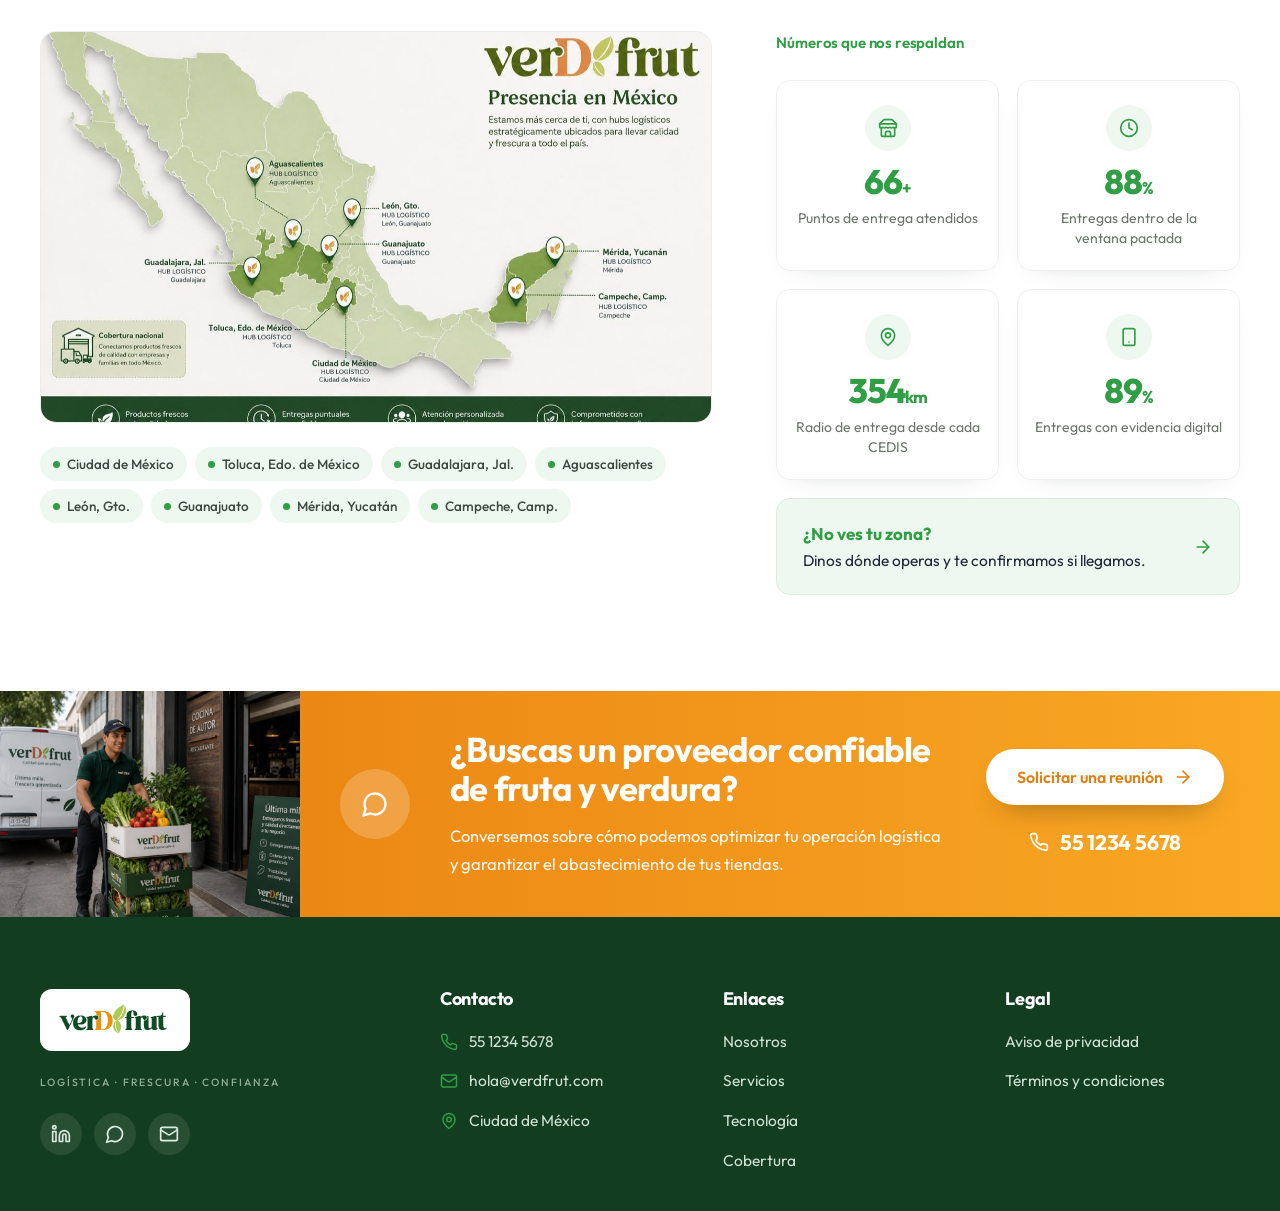
==== commit c90984bc: "Aviso de privacidad y términos y condiciones (borradores) Dos páginas nuevas que reutilizan tokens, " ====
--- a/index.html
+++ b/index.html
@@ -472,8 +472,8 @@
     <div>
       <h4>Legal</h4>
       <ul class="footer-list plain">
-        <li><a href="#">Aviso de privacidad</a></li>
-        <li><a href="#">Términos y condiciones</a></li>
+        <li><a href="aviso-privacidad.html">Aviso de privacidad</a></li>
+        <li><a href="terminos-y-condiciones.html">Términos y condiciones</a></li>
       </ul>
     </div>
 
--- a/styles.css
+++ b/styles.css
@@ -717,3 +717,84 @@
   .footer-grid{ grid-template-columns:1fr; }
   .hero-actions .btn{ width:100%; justify-content:center; }
 }
+
+/* ═══════════════ PÁGINAS LEGALES ═══════════════
+   Aviso de privacidad y términos. Reutilizan tokens, tipografía y header
+   del sitio; solo cambian el layout de lectura. */
+
+.legal-header{
+  position:sticky; top:0; z-index:50;
+  background:rgba(255,255,255,.94); backdrop-filter:blur(10px);
+  border-bottom:1px solid var(--line);
+}
+.legal-header .container{
+  display:flex; align-items:center; justify-content:space-between;
+  gap:24px; min-height:78px; padding-block:12px;
+}
+.back-link{
+  display:inline-flex; align-items:center; gap:9px;
+  font-size:14.5px; font-weight:600; color:var(--green);
+}
+.back-link:hover{ color:var(--green-dark); }
+.back-link .ico{ width:18px; height:18px; }
+
+.legal-main{ padding:var(--section-y) 0 calc(var(--section-y) * .8); }
+/* Ancho de lectura: ~72 caracteres, no el contenedor completo */
+.legal-doc{ width:min(72ch, calc(100% - 80px)); margin-inline:auto; }
+
+.legal-doc > .eyebrow{ margin-bottom:var(--sp-2); }
+.legal-doc h1{
+  font-size:clamp(2rem,3.4vw,2.6rem); margin-bottom:var(--sp-3);
+}
+.legal-fecha{
+  font-size:14.5px; color:var(--body-soft); margin-bottom:var(--sp-5);
+}
+
+/* Aviso de borrador. Se borra este bloque cuando el documento esté revisado. */
+.legal-draft{
+  display:flex; gap:14px; align-items:flex-start;
+  padding:20px 22px; margin-bottom:var(--sp-6);
+  border:1.5px solid #f6d9a8; border-radius:14px; background:#fdf6ea;
+  color:#7a5312; font-size:15px; line-height:1.6;
+}
+.legal-draft .ico{ color:#c9821a; margin-top:2px; }
+.legal-draft strong{ display:block; color:#5e3f0c; margin-bottom:2px; }
+
+.legal-doc h2{
+  font-size:20px; margin:var(--sp-6) 0 var(--sp-2);
+  padding-top:var(--sp-3); border-top:1px solid var(--line);
+}
+.legal-doc h3{ font-size:16.5px; margin:var(--sp-4) 0 var(--sp-1); }
+.legal-doc p{ font-size:16.5px; line-height:1.78; margin:0 0 1.05em; }
+.legal-doc ul{ margin:0 0 1.3em; padding-left:0; display:grid; gap:10px; }
+.legal-doc li{
+  position:relative; padding-left:22px; font-size:16.5px; line-height:1.7;
+}
+.legal-doc li::before{
+  content:""; position:absolute; left:2px; top:.62em;
+  width:7px; height:7px; border-radius:50%; background:var(--green);
+}
+.legal-doc a:not(.btn){
+  color:var(--green); font-weight:500;
+  text-decoration:underline; text-underline-offset:3px;
+}
+.legal-doc a:not(.btn):hover{ color:var(--green-dark); }
+
+/* Bloque de datos por definir: se ve que falta, no se disimula */
+.legal-pendiente{
+  padding:2px 8px; border-radius:5px;
+  background:#fdf0d9; color:#8a5a12;
+  font-weight:600; font-size:.92em; white-space:nowrap;
+}
+
+.legal-cierre{
+  margin-top:var(--sp-6); padding-top:var(--sp-4);
+  border-top:1px solid var(--line);
+  font-size:15.5px; color:var(--body-soft);
+}
+
+@media (max-width:900px){
+  .legal-doc{ width:calc(100% - 40px); }
+  .legal-header .container{ min-height:70px; }
+  .back-link span{ display:none; }
+}
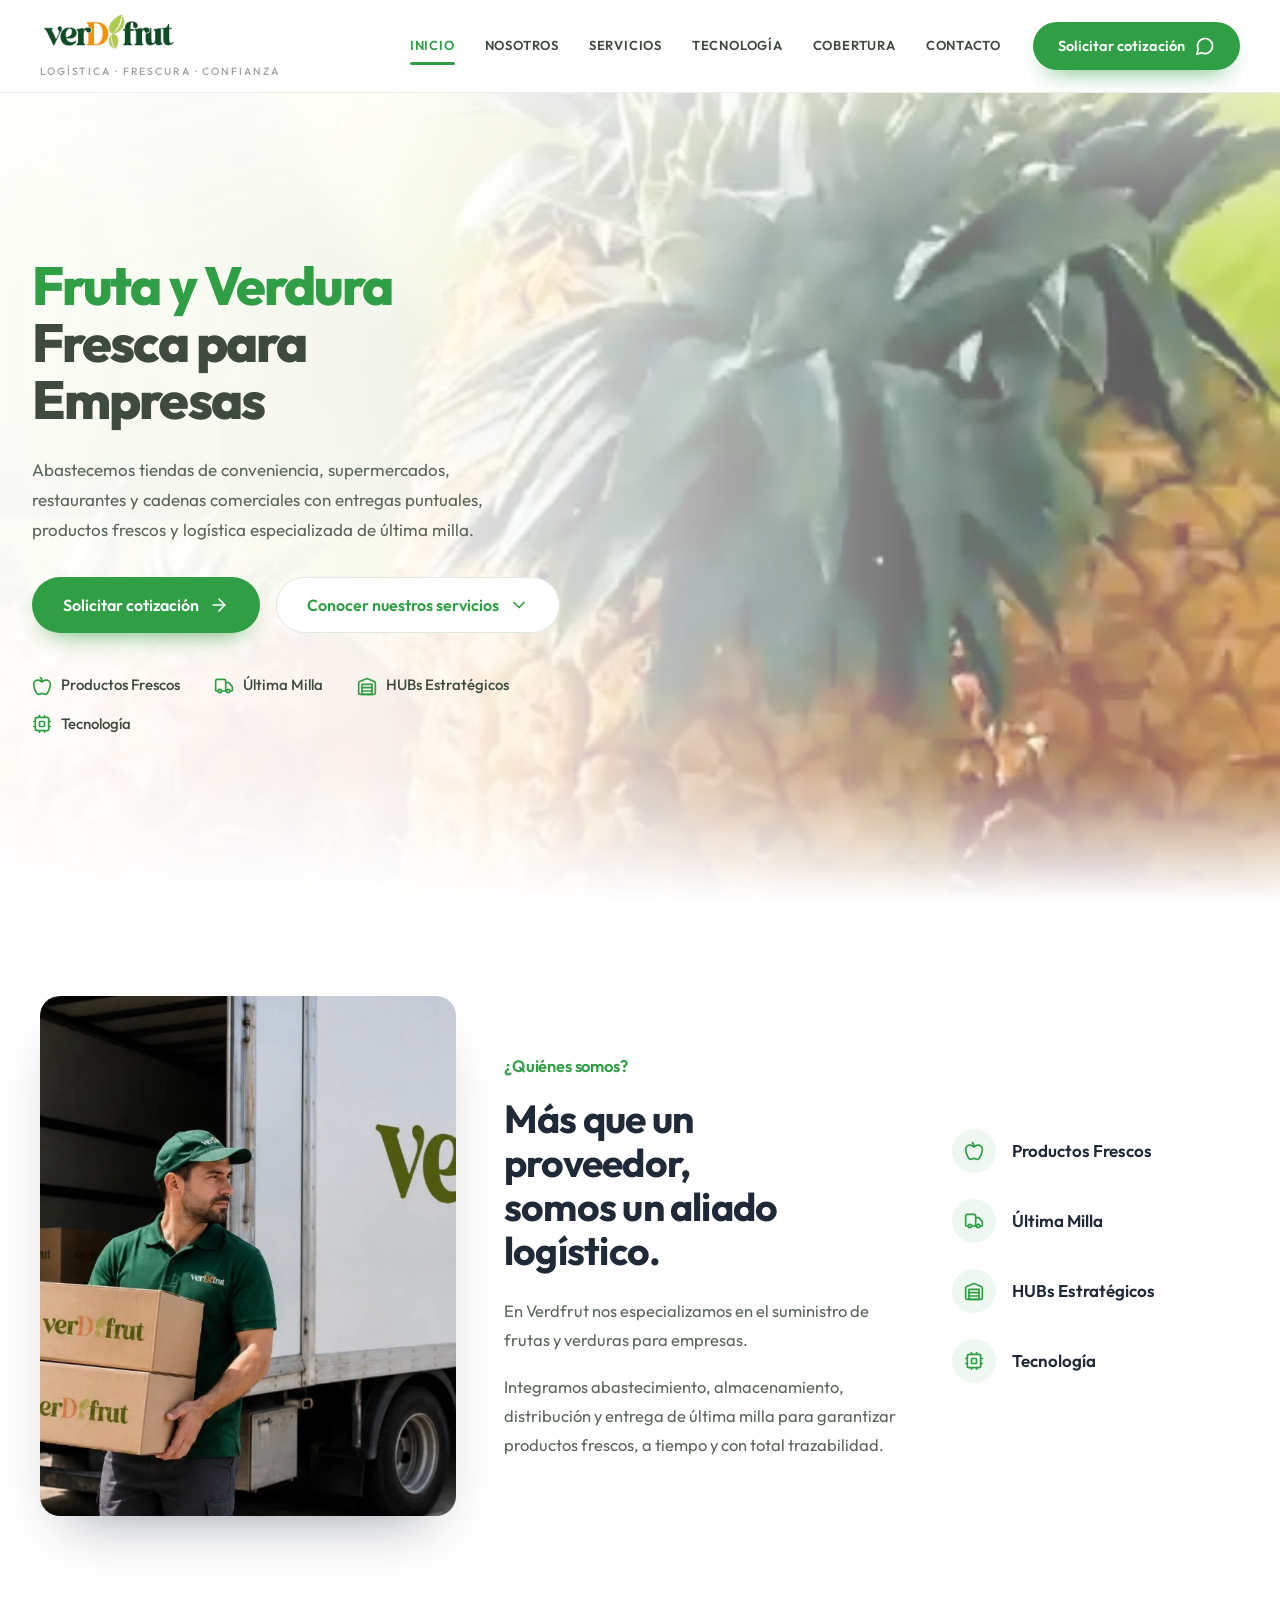
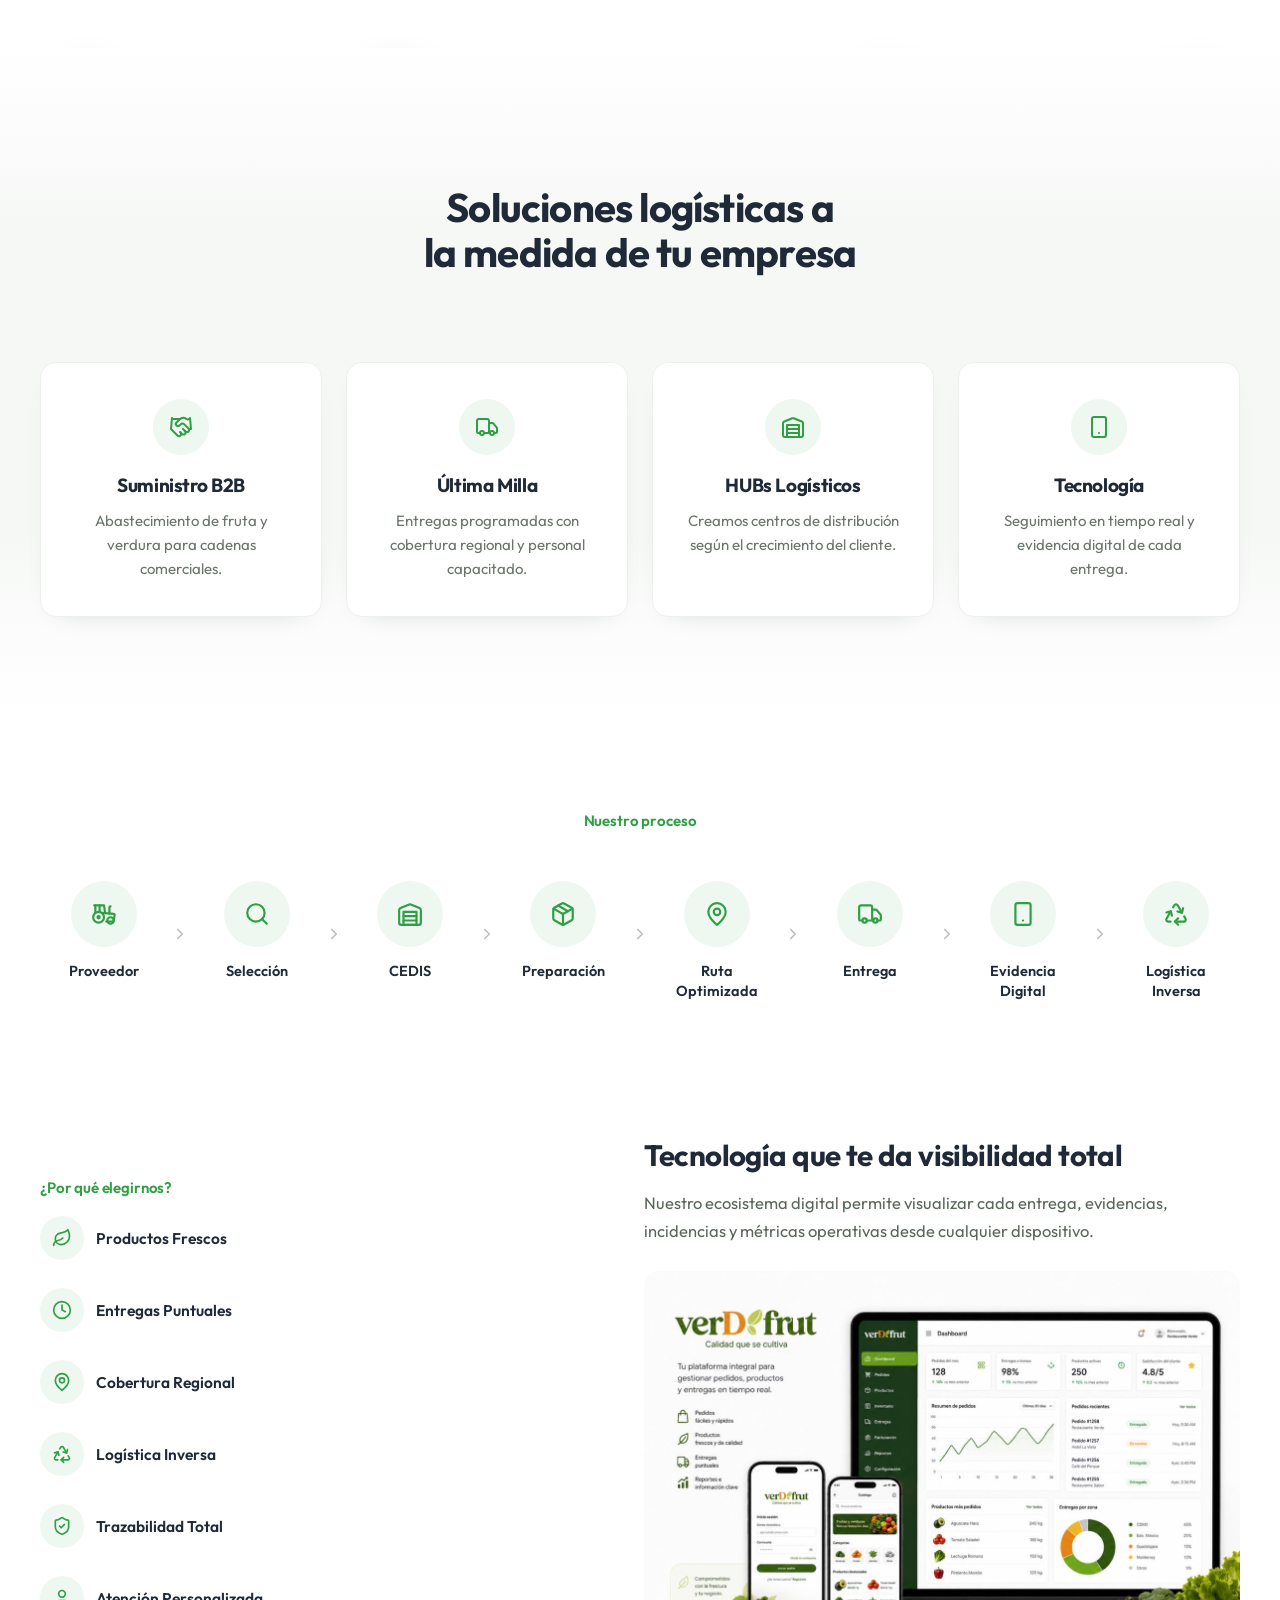
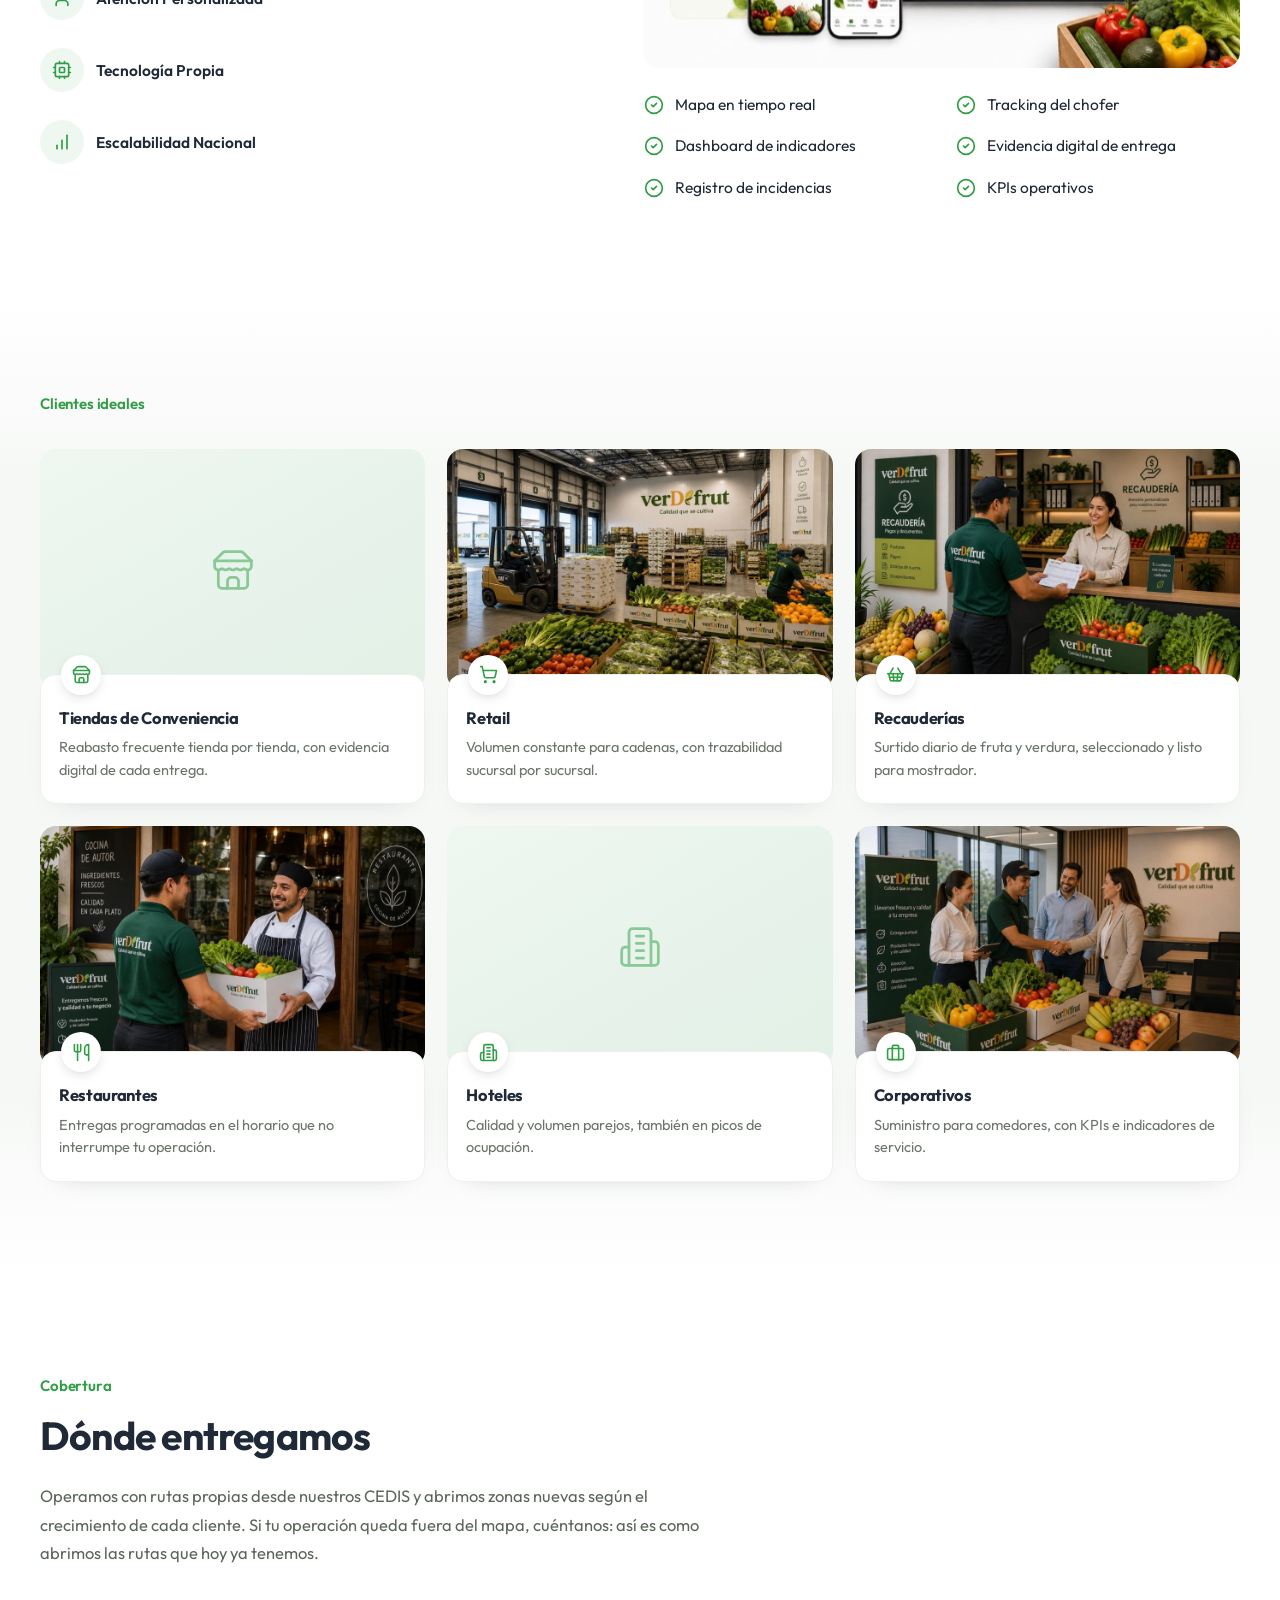
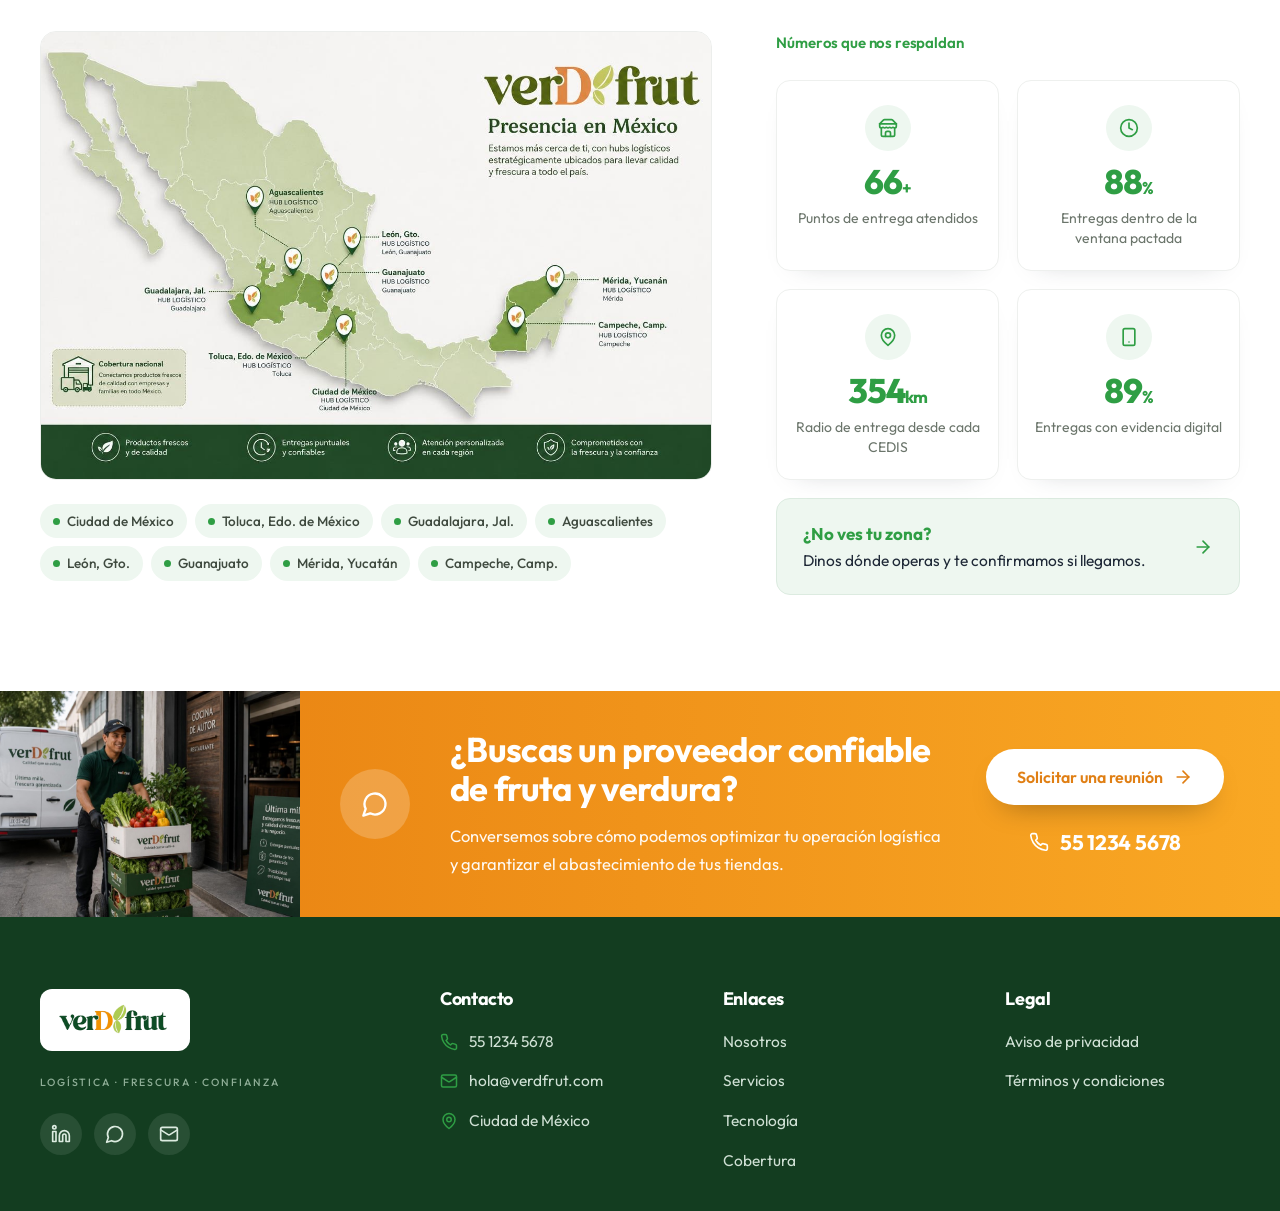
==== commit fee5dd7f: "El mapa de cobertura se muestra completo El recorte del archivo (744 de 853px) buscaba quitar la bar" ====
--- a/index.html
+++ b/index.html
@@ -343,7 +343,7 @@
     <div class="coverage-grid">
 
       <figure class="coverage-map">
-        <img src="assets/cobertura-mapa.jpg" width="1280" height="744" loading="lazy"
+        <img src="assets/cobertura-mapa.jpg" width="1280" height="853" loading="lazy"
              alt="Mapa de México con los ocho hubs logísticos de VERDFRUT">
         <!-- Los nombres van también como texto: en la imagen no se pueden
              seleccionar, no los lee un buscador ni un lector de pantalla -->
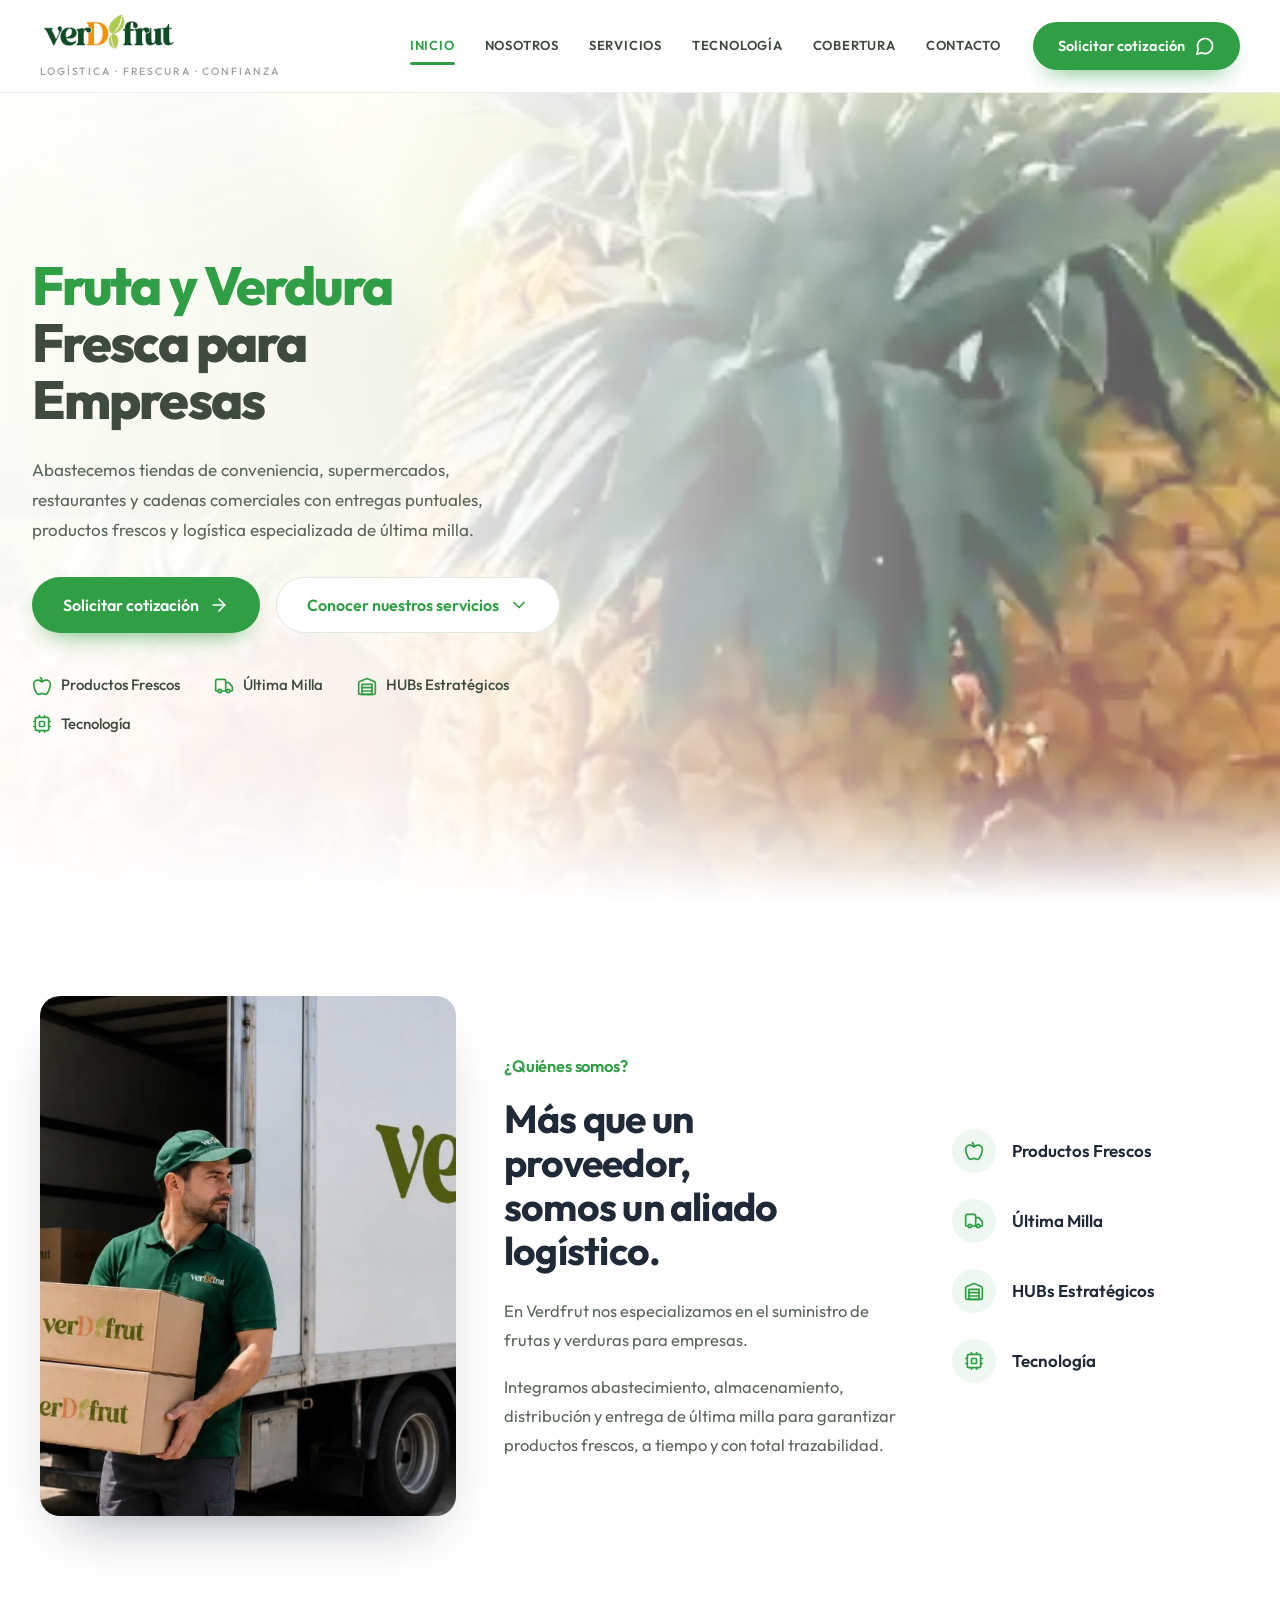
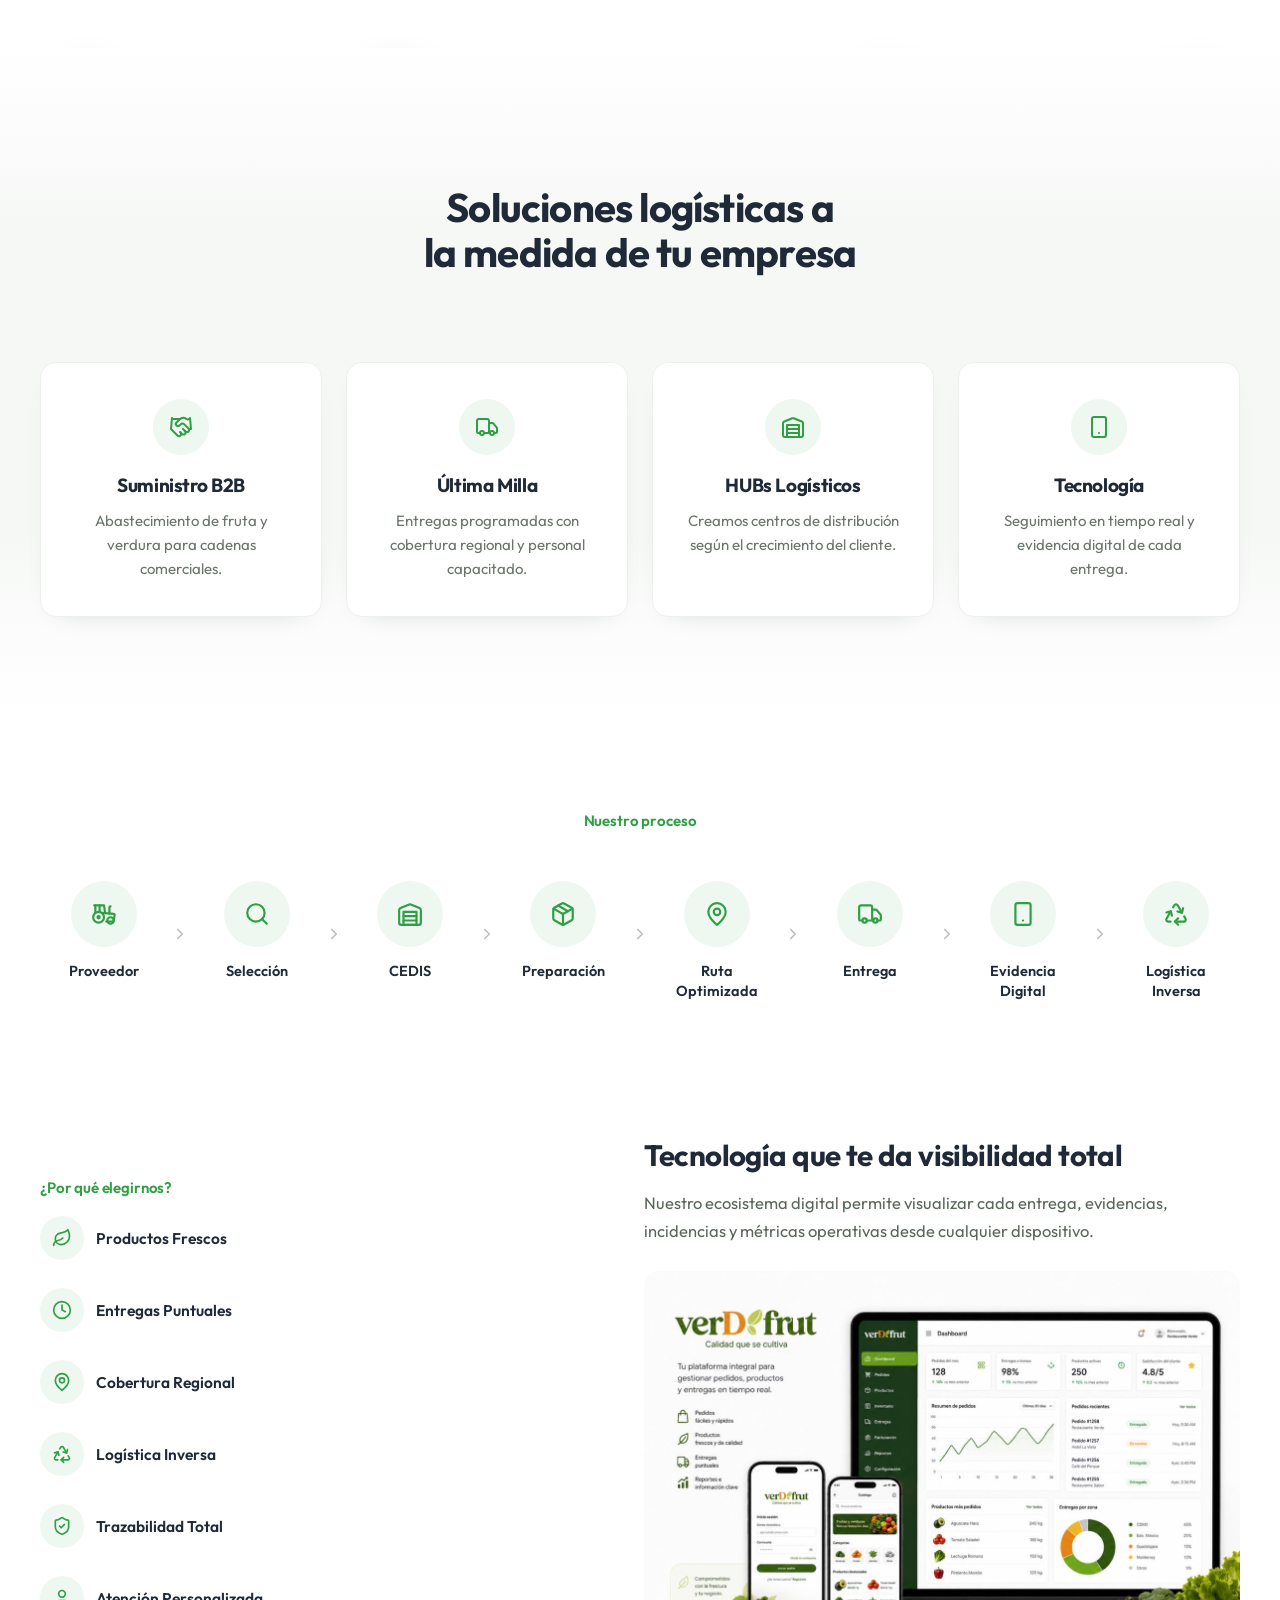
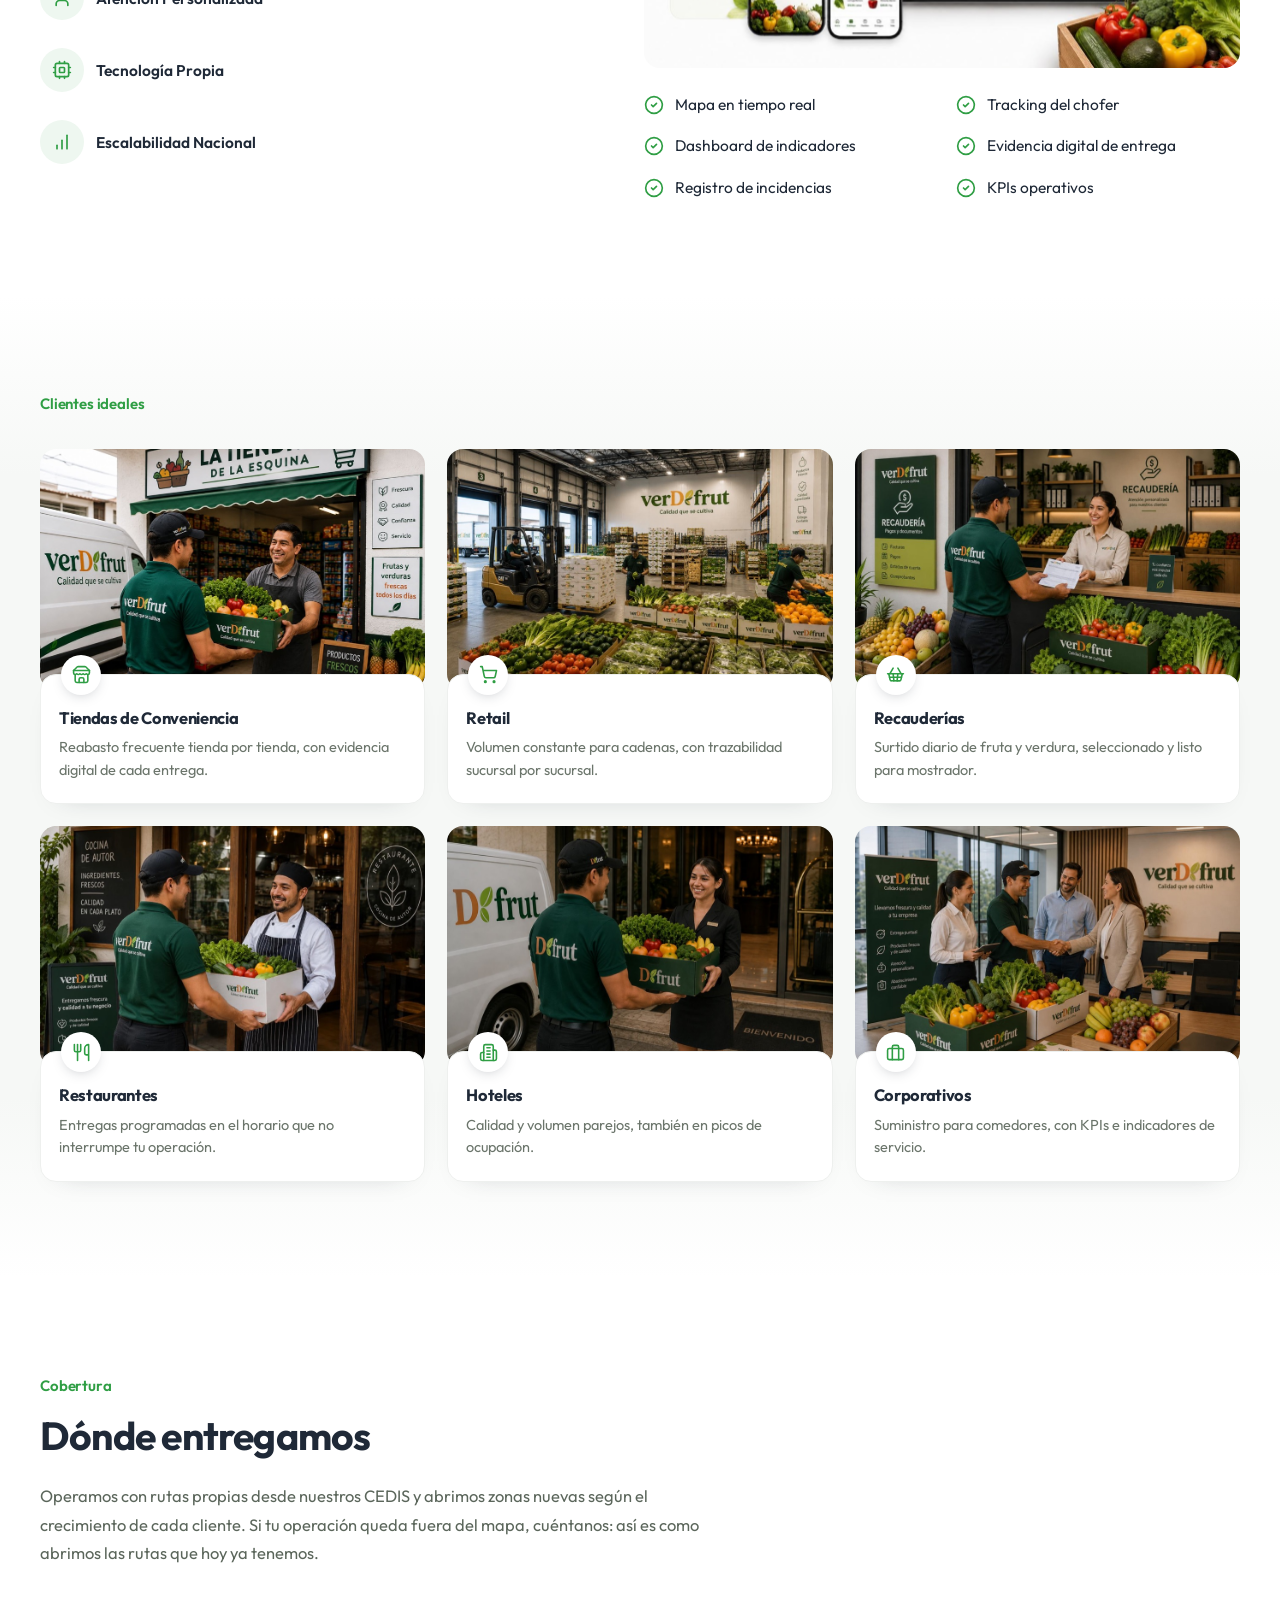
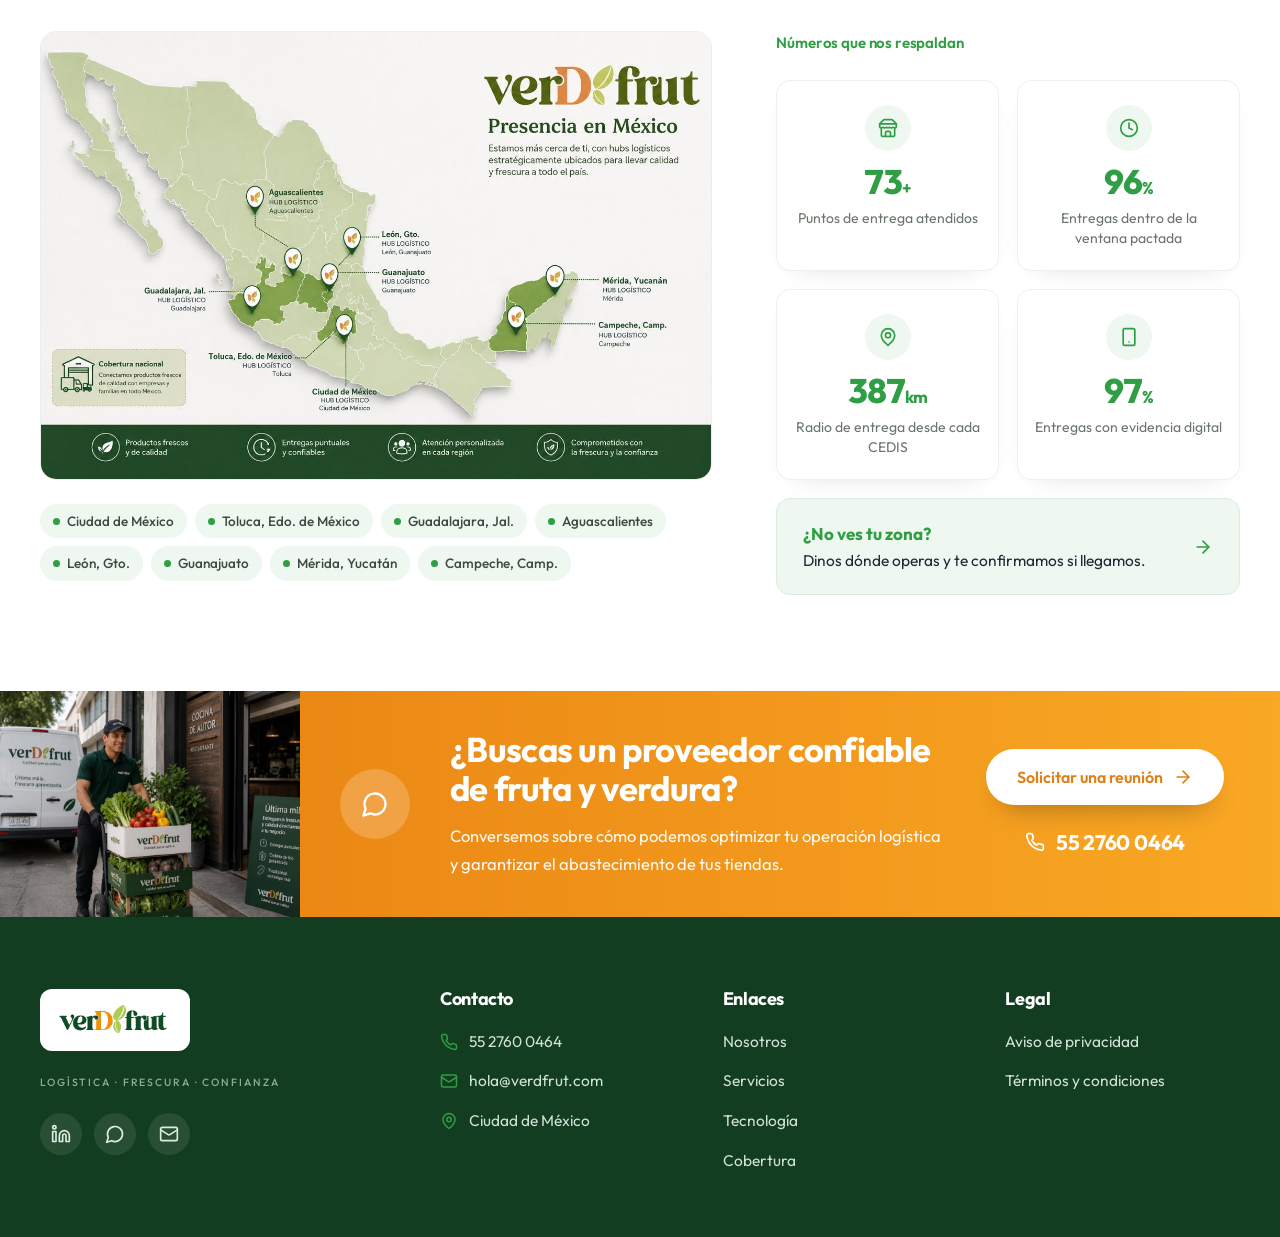
==== commit 42372687: "Fotos de Hoteles y Tiendas de Conveniencia, y teléfono real Las seis tarjetas de clientes ya tienen " ====
--- a/index.html
+++ b/index.html
@@ -277,7 +277,7 @@
 
     <div class="clients">
       <article class="client">
-        <div class="shot shot-client shot-pendiente"><svg viewBox="0 0 24 24"><use href="#i-store"/></svg></div>
+        <figure class="shot shot-client"><img src="assets/clientes/tiendas.jpg" width="900" height="675" loading="lazy" alt="Repartidor de VERDFRUT entregando una caja de fruta y verdura al dueño de una tienda de la esquina"></figure>
         <div class="client-body">
           <span class="ico-circle"><svg class="ico" viewBox="0 0 24 24"><use href="#i-store"/></svg></span>
           <h3>Tiendas de Conveniencia</h3>
@@ -309,7 +309,7 @@
         </div>
       </article>
       <article class="client">
-        <div class="shot shot-client shot-pendiente"><svg viewBox="0 0 24 24"><use href="#i-hotel"/></svg></div>
+        <figure class="shot shot-client"><img src="assets/clientes/hoteles.jpg" width="900" height="720" loading="lazy" alt="Repartidor de VERDFRUT entregando una caja de fruta y verdura en la recepción de un hotel"></figure>
         <div class="client-body">
           <span class="ico-circle"><svg class="ico" viewBox="0 0 24 24"><use href="#i-hotel"/></svg></span>
           <h3>Hoteles</h3>
@@ -422,9 +422,9 @@
         Solicitar una reunión
         <svg class="ico" viewBox="0 0 24 24"><use href="#i-arrow-right"/></svg>
       </a>
-      <a href="tel:+525512345678" class="cta-phone">
+      <a href="tel:+525527600464" class="cta-phone">
         <svg class="ico" viewBox="0 0 24 24"><use href="#i-phone"/></svg>
-        55 1234 5678
+        55 2760 0464
       </a>
     </div>
   </div>
@@ -453,7 +453,7 @@
     <div>
       <h4>Contacto</h4>
       <ul class="footer-list">
-        <li><svg class="ico" viewBox="0 0 24 24"><use href="#i-phone"/></svg><a href="tel:+525512345678">55 1234 5678</a></li>
+        <li><svg class="ico" viewBox="0 0 24 24"><use href="#i-phone"/></svg><a href="tel:+525527600464">55 2760 0464</a></li>
         <li><svg class="ico" viewBox="0 0 24 24"><use href="#i-mail"/></svg><a href="mailto:hola@verdfrut.com">hola@verdfrut.com</a></li>
         <li><svg class="ico" viewBox="0 0 24 24"><use href="#i-pin"/></svg><span>Ciudad de México</span></li>
       </ul>
--- a/styles.css
+++ b/styles.css
@@ -312,17 +312,6 @@
 .shot-wide{ margin-bottom:var(--sp-3); }
 .shot-wide img{ height:auto; }
 .shot-client{ aspect-ratio:16/10; }
-
-/* Las dos categorías sin foto: panel de marca en vez de recuadro punteado,
-   para que la sección se lea terminada y no a medias. */
-.shot-pendiente{
-  display:grid; place-items:center;
-  background:linear-gradient(150deg,#eef7f0,#e2f0e6);
-}
-.shot-pendiente svg{
-  width:44px; height:44px; fill:none; stroke:var(--green);
-  stroke-width:1.5; stroke-linecap:round; stroke-linejoin:round; opacity:.5;
-}
 
 /* ── Nosotros ────────────────────────────────────────────── */
 .about-grid{
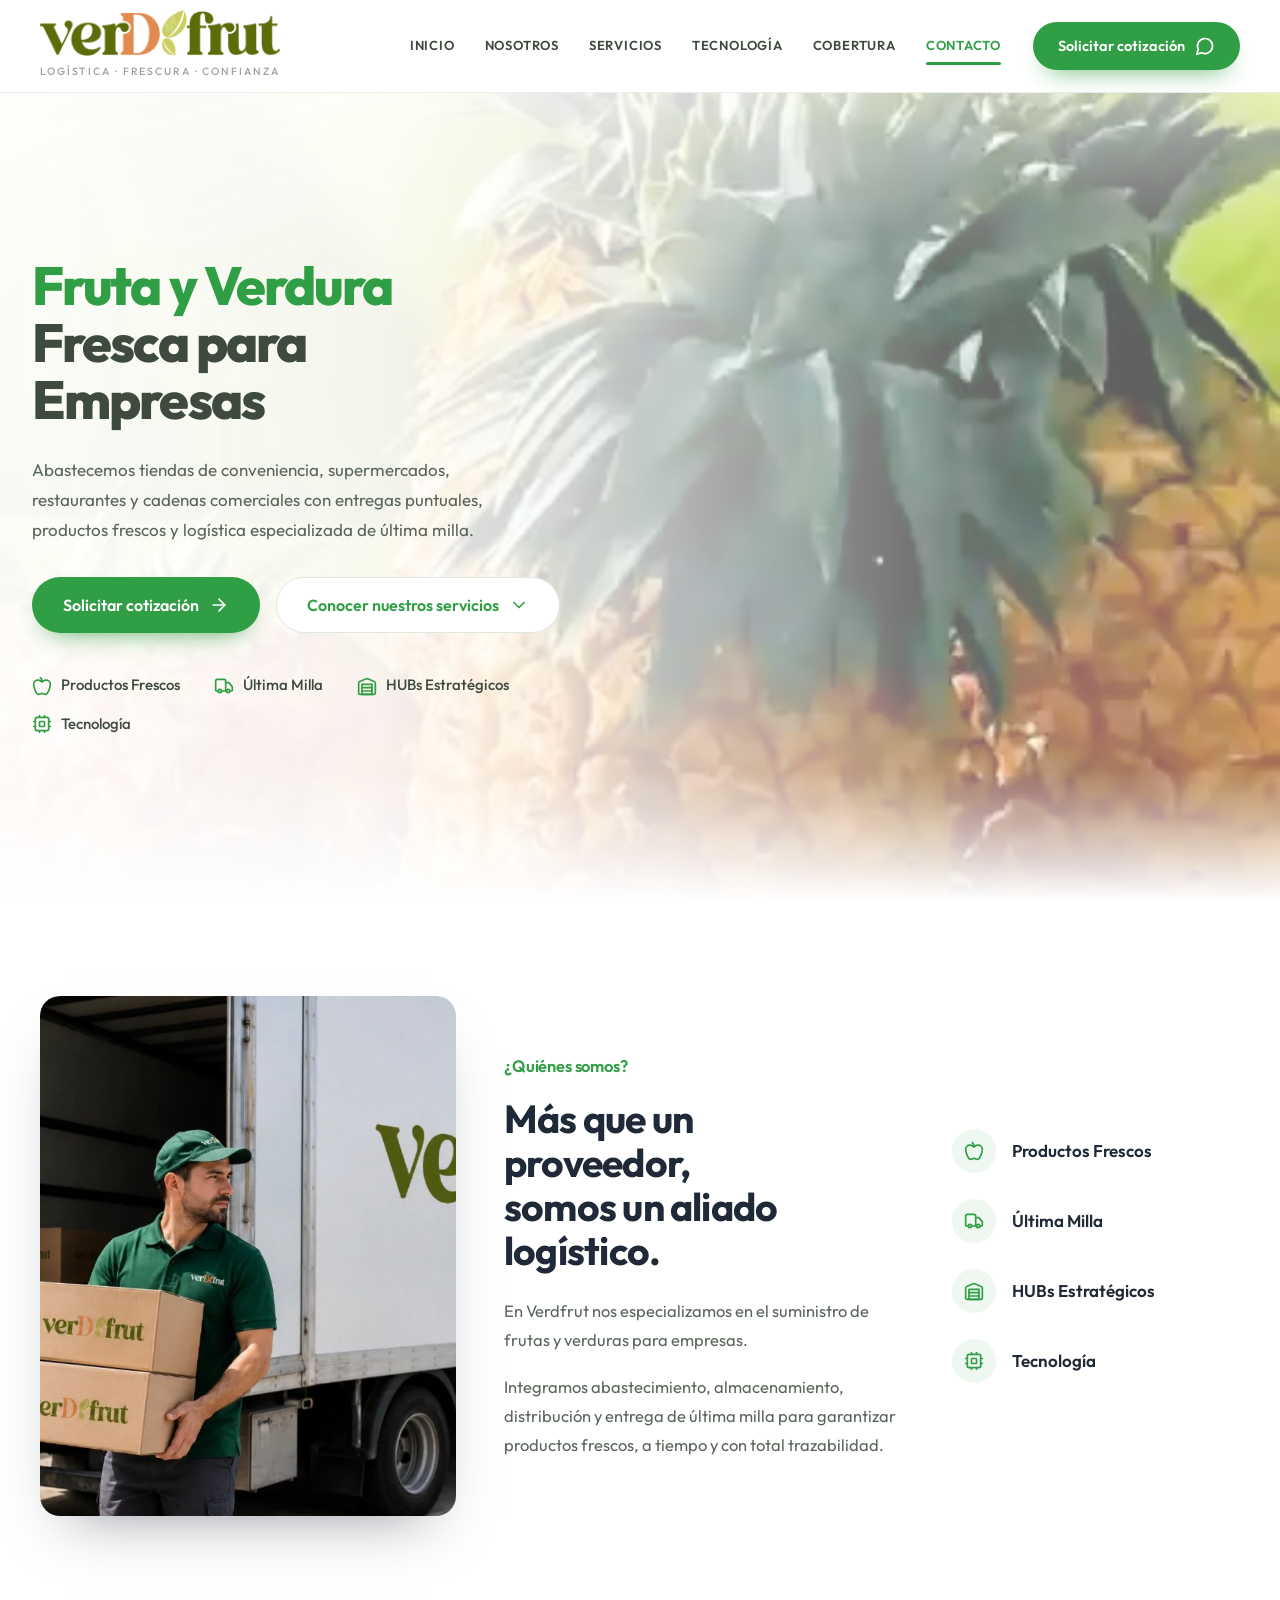
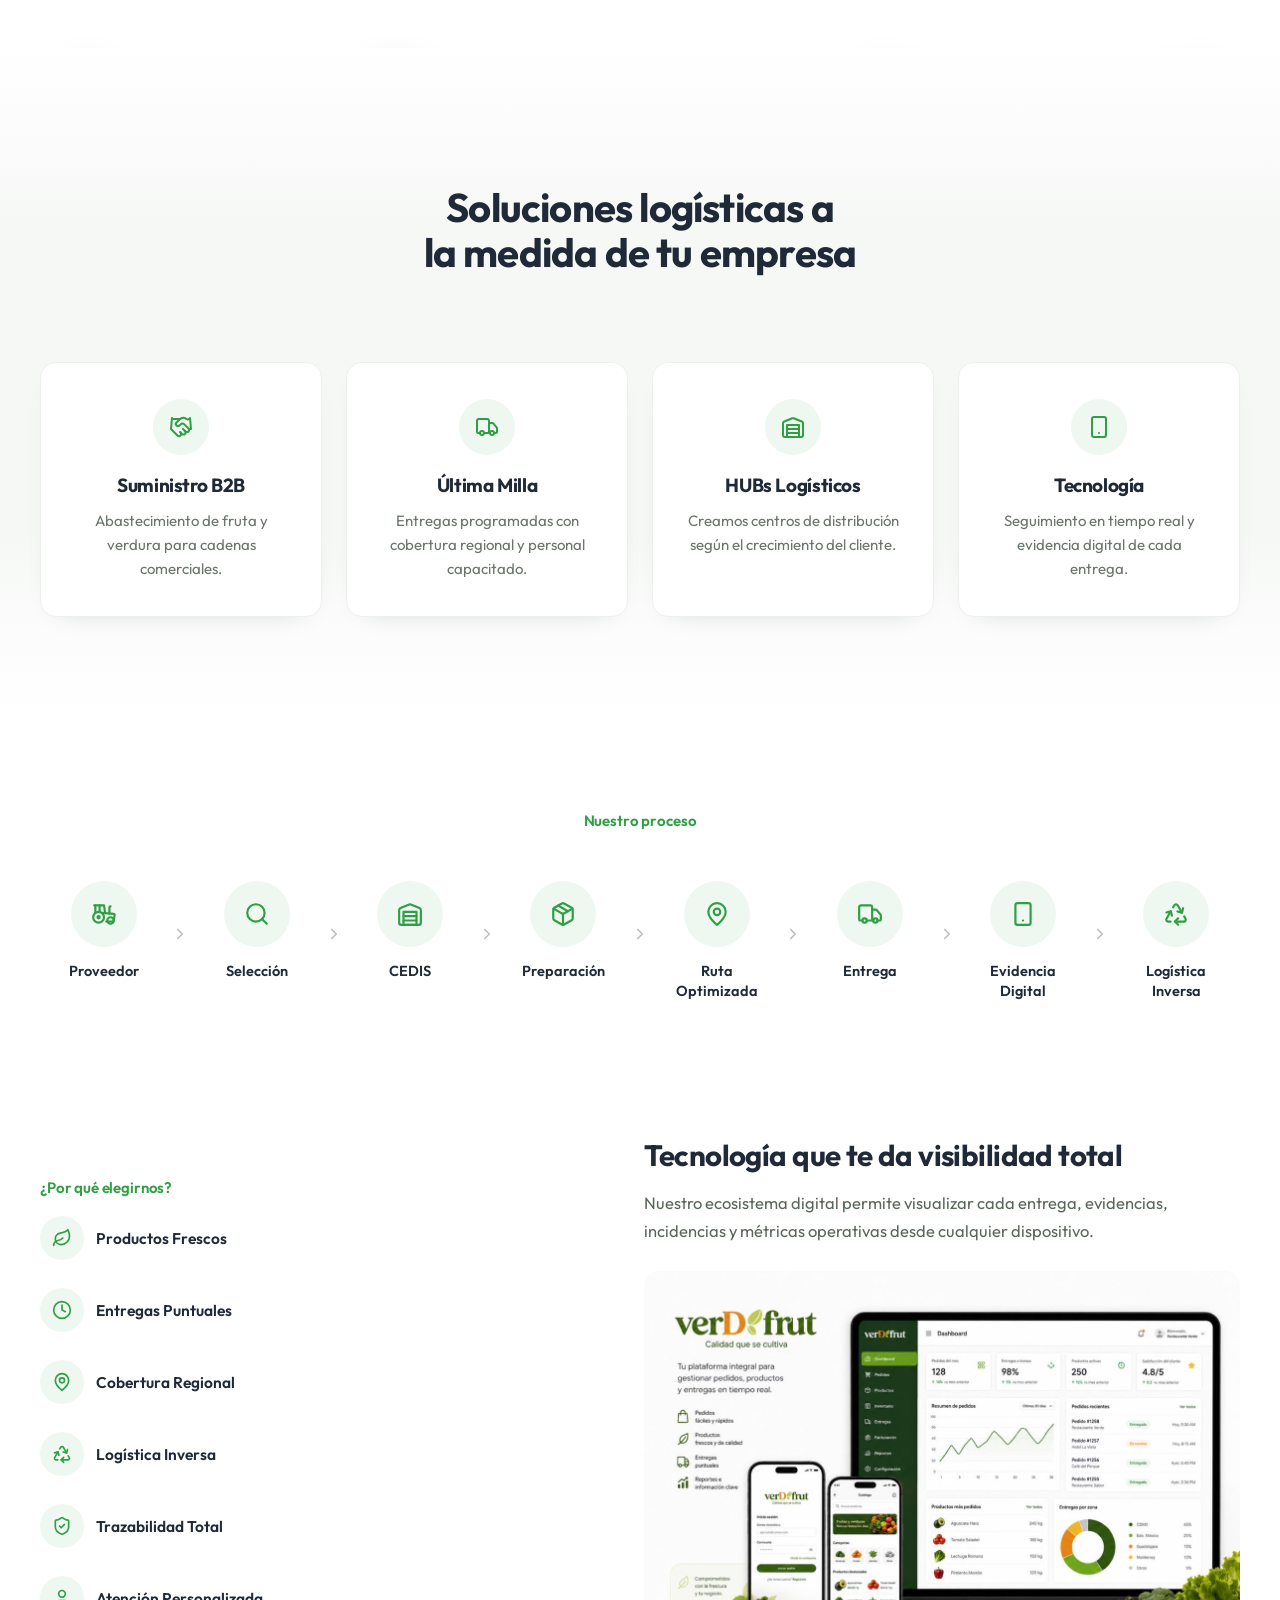
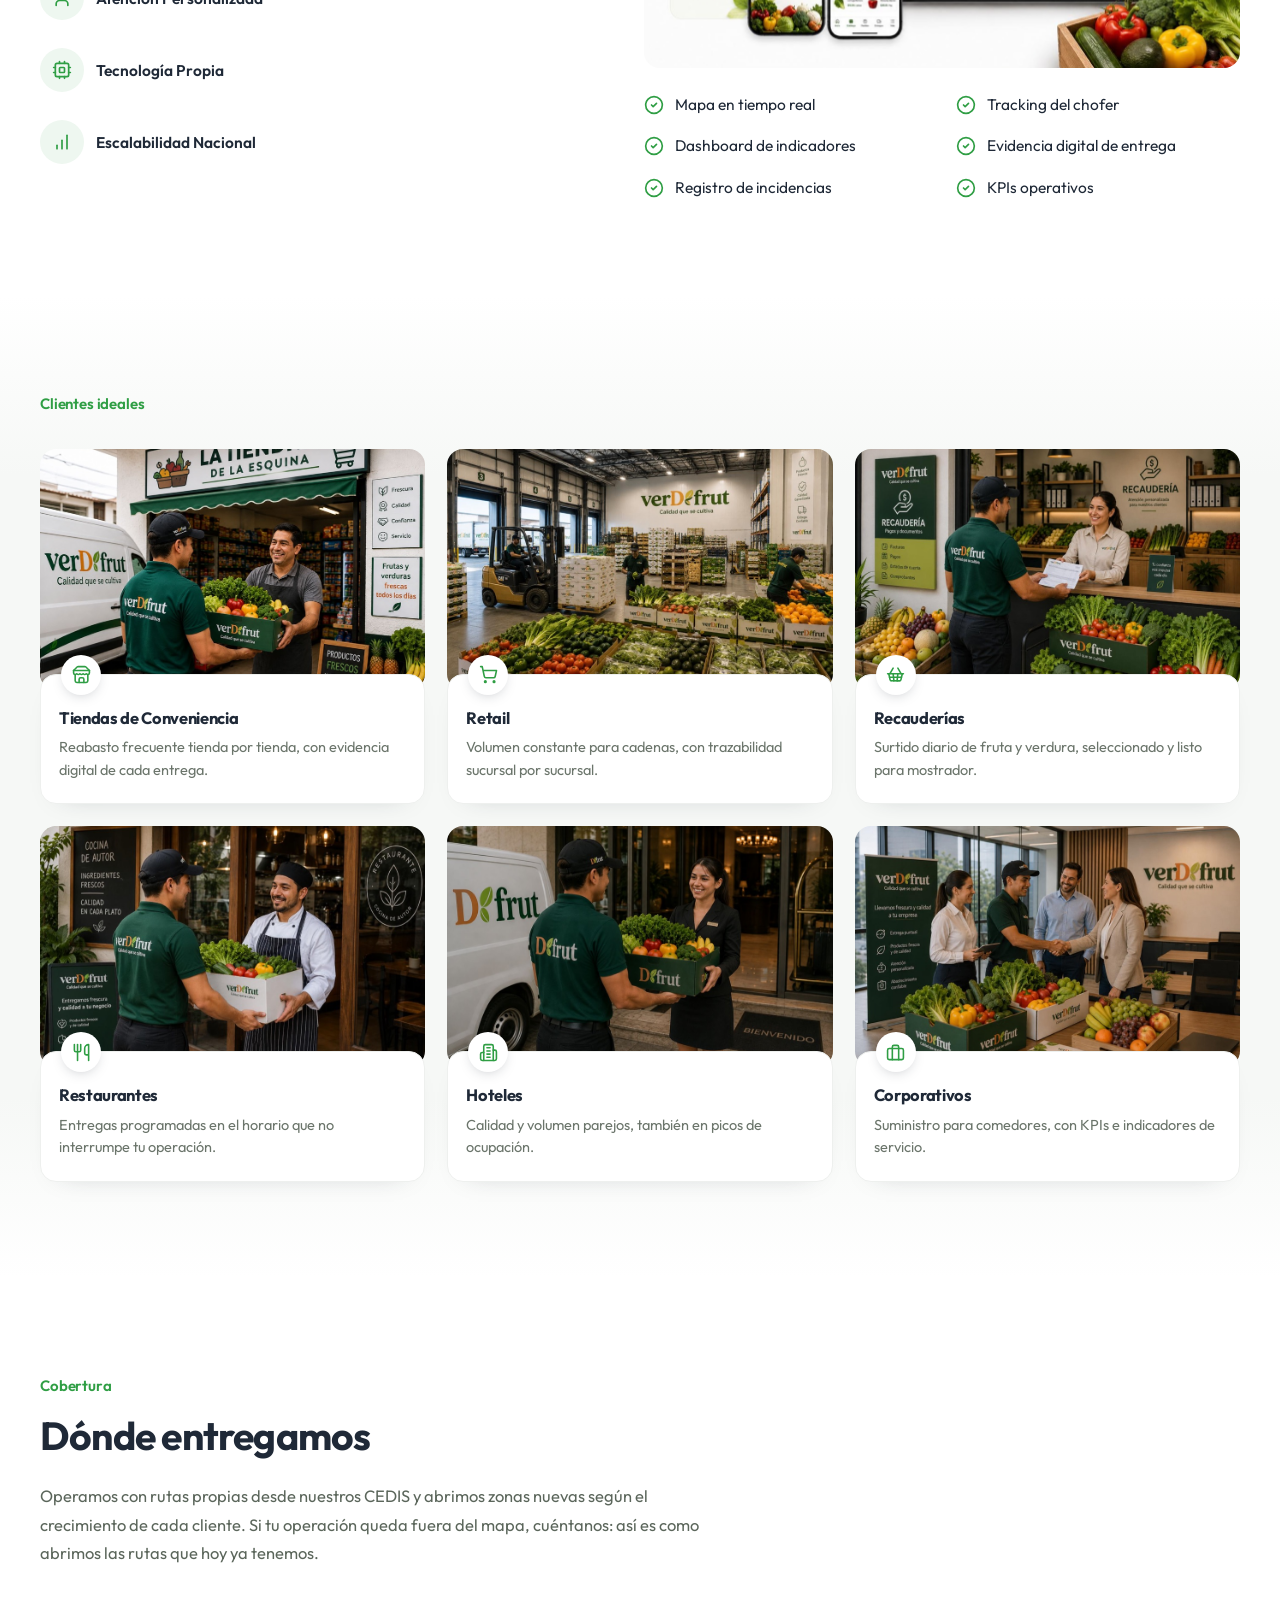
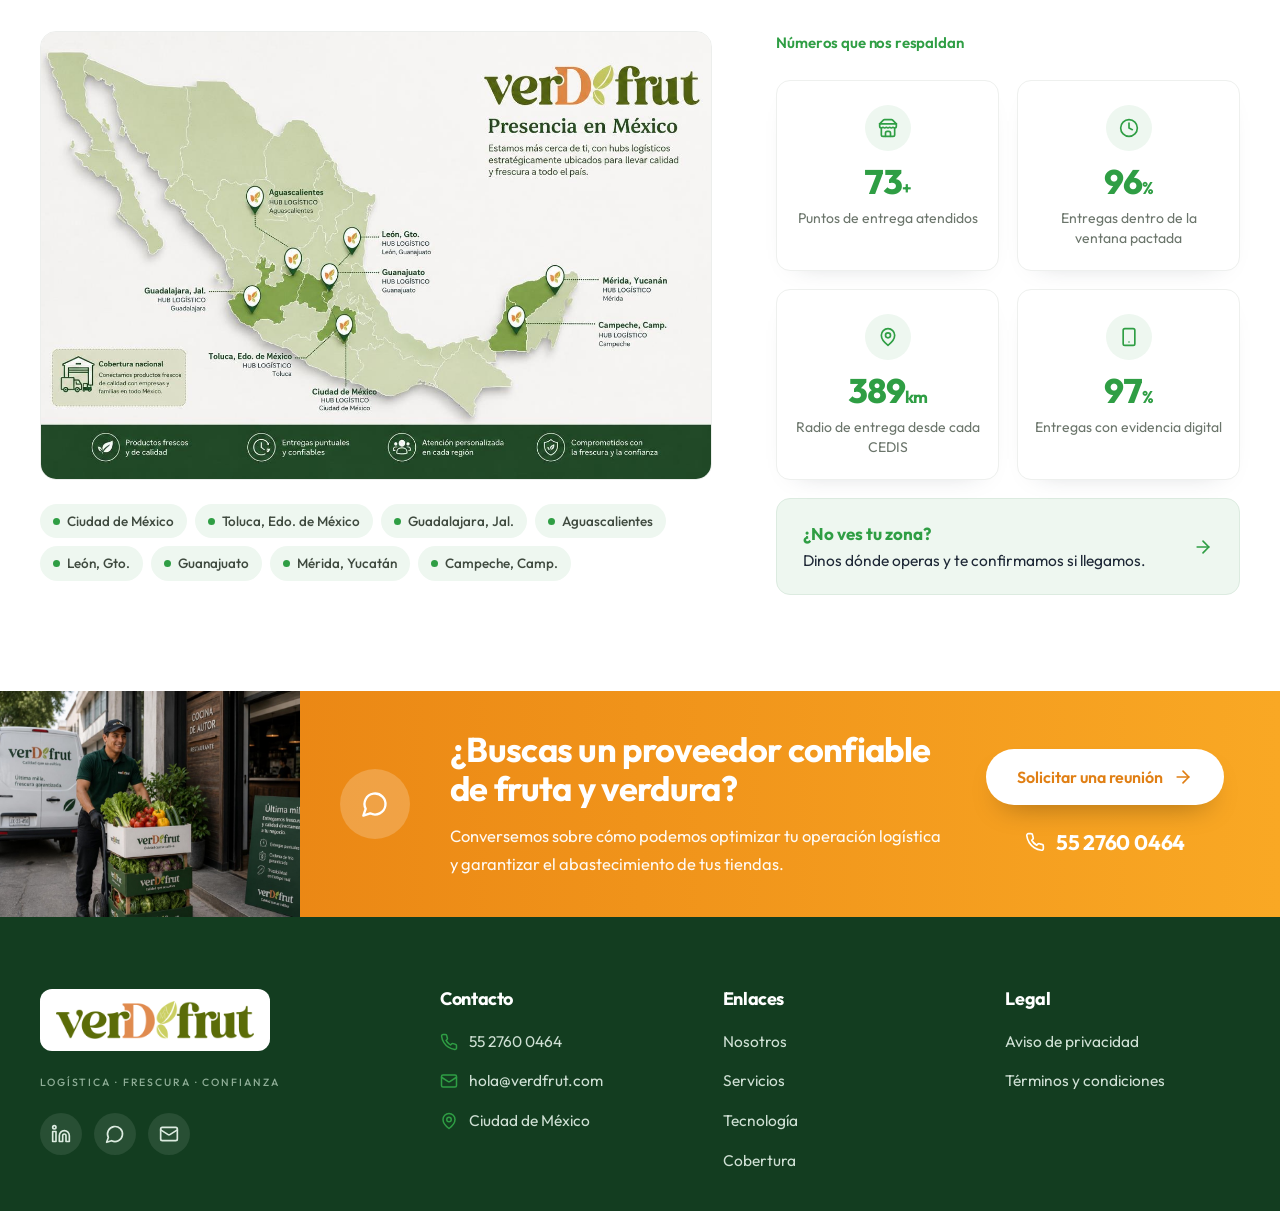
==== commit ca5d126c: "Logo: versión con iniciales Sustituye el logotipo por LOGO_verDfrut_INICIALES (2228x428, con el mono" ====
--- a/index.html
+++ b/index.html
@@ -60,7 +60,7 @@
 
     <a class="brand" href="#top" aria-label="VERDFRUT — inicio">
       <img class="brand-mark" src="assets/logo-verdfrut.png" alt=""
-           width="736" height="238">
+           width="1000" height="192">
       <span class="brand-tagline">Logística · Frescura · Confianza</span>
     </a>
 
@@ -440,7 +440,7 @@
       <!-- Caja blanca a propósito: el logo es verde oscuro y se perdería
            contra el fondo del footer -->
       <span class="footer-mark">
-        <img src="assets/logo-verdfrut.png" alt="VERDFRUT" width="736" height="238">
+        <img src="assets/logo-verdfrut.png" alt="VERDFRUT" width="1000" height="192">
       </span>
       <p class="brand-tagline footer-tagline">Logística · Frescura · Confianza</p>
       <div class="social">
